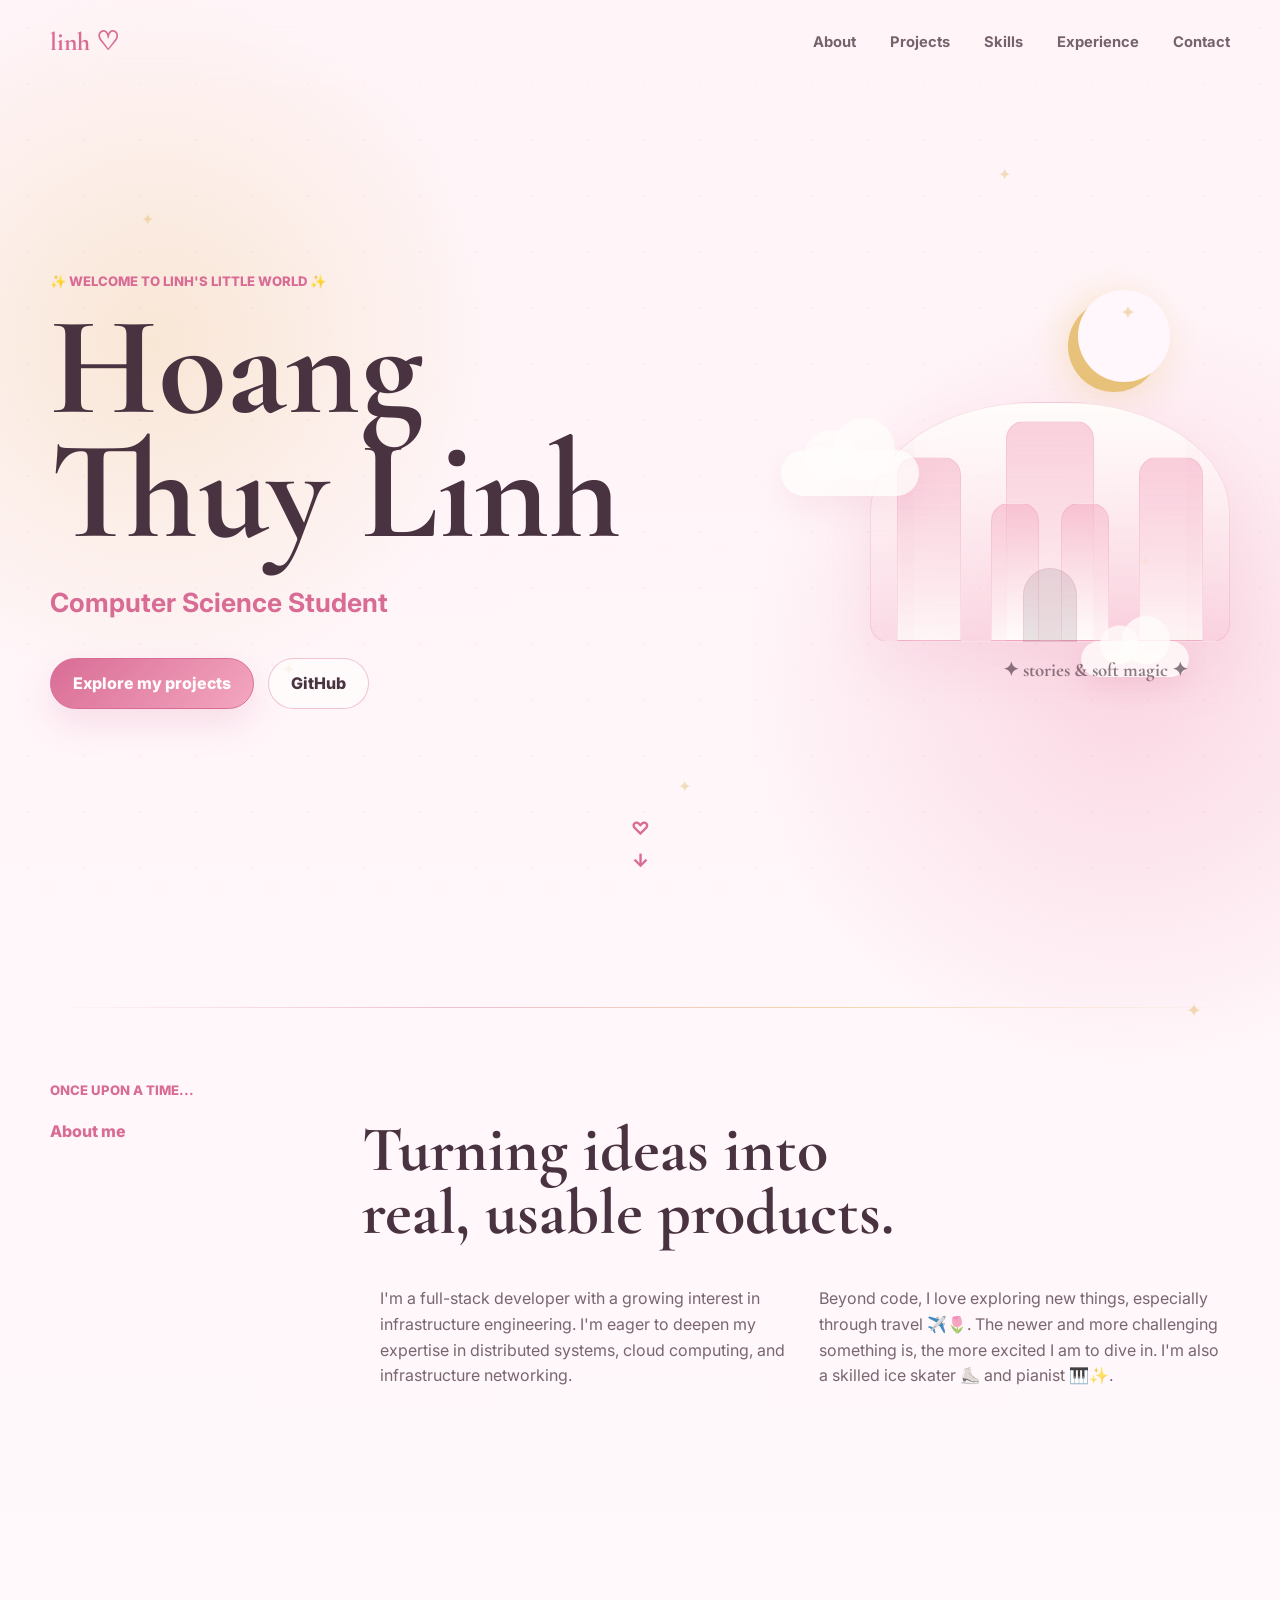
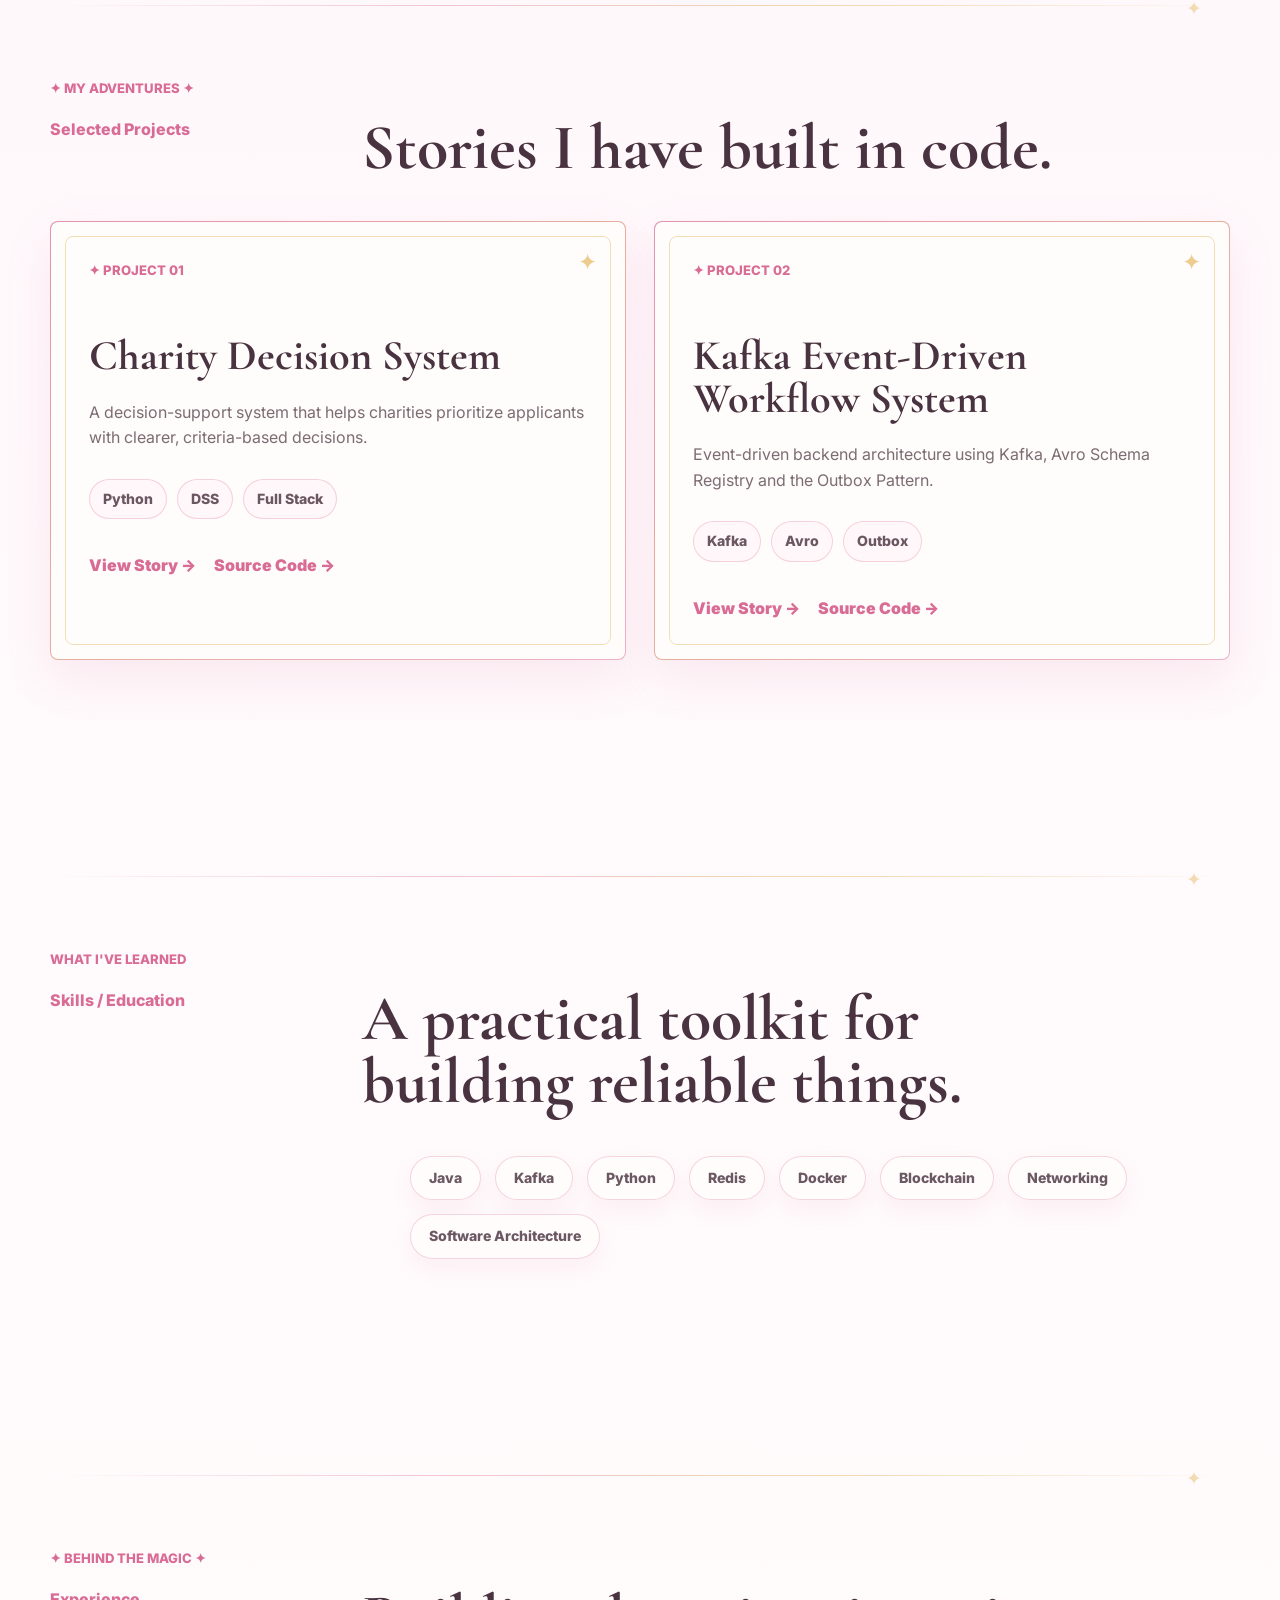
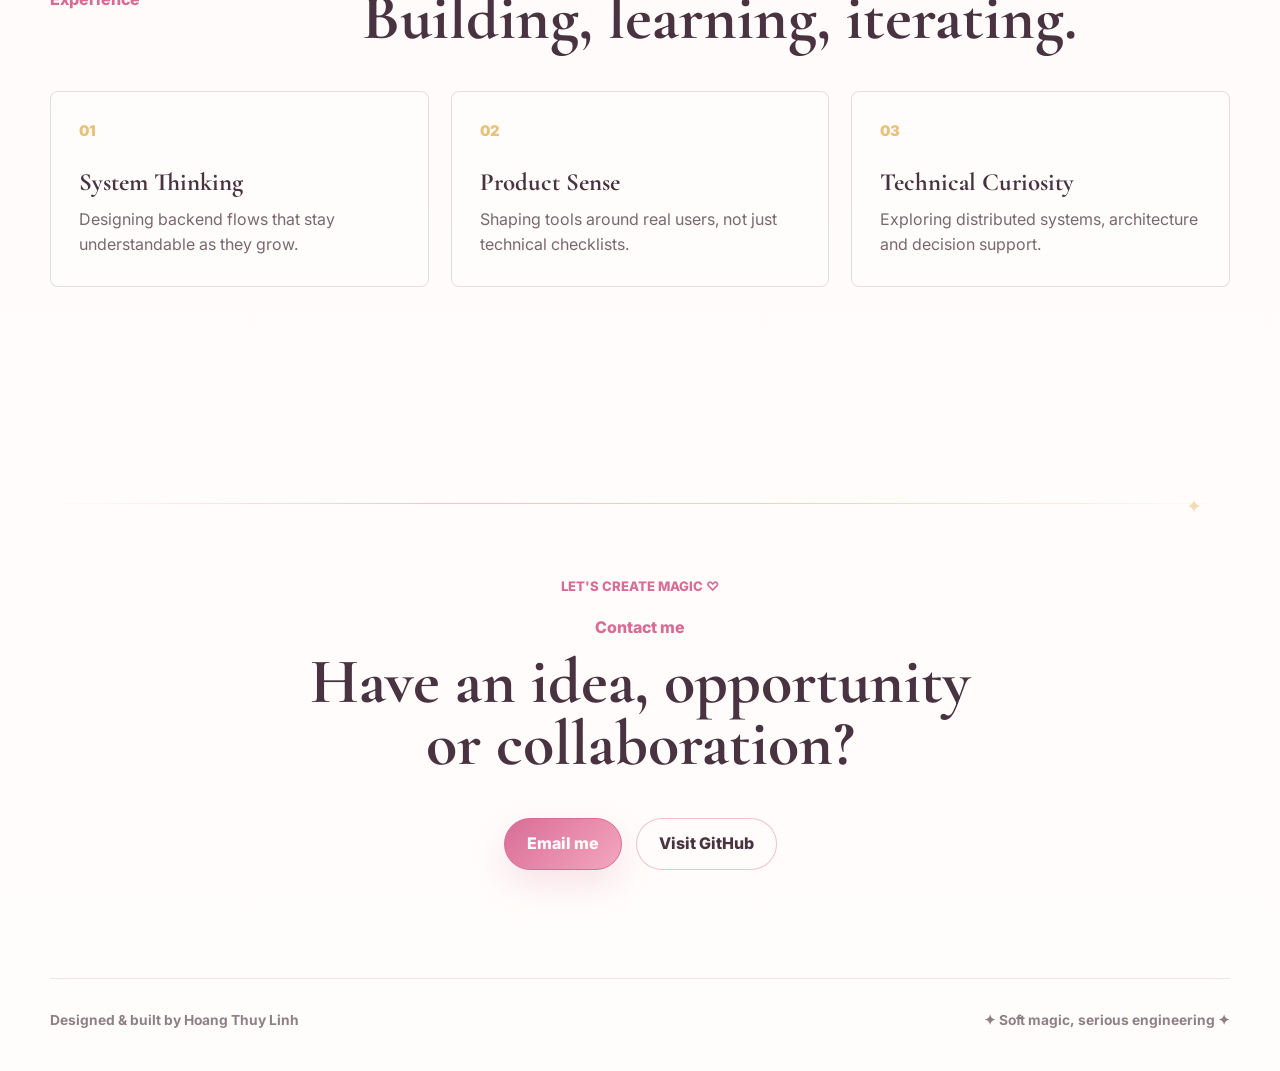
==== index.html @ 705e64ac "update about me" ====
<!DOCTYPE html>
<html lang="en">
<head>
    <meta charset="UTF-8">
    <meta name="viewport" content="width=device-width, initial-scale=1.0">
    <title>Hoang Thuy Linh | Portfolio</title>
    <link rel="preconnect" href="https://fonts.googleapis.com">
    <link rel="preconnect" href="https://fonts.gstatic.com" crossorigin>
    <link href="https://fonts.googleapis.com/css2?family=Cormorant+Garamond:wght@500;600;700&family=Inter:wght@400;500;600;700&display=swap" rel="stylesheet">
    <link rel="stylesheet" href="style.css">
</head>

<body>
    <div class="magic-dust" aria-hidden="true">
        <span></span>
        <span></span>
        <span></span>
        <span></span>
        <span></span>
    </div>

    <nav>
        <a class="logo" href="#home">linh ♡</a>

        <div class="nav-links" aria-label="Primary navigation">
            <a href="#about">About</a>
            <a href="#projects">Projects</a>
            <a href="#skills" class="optional-nav">Skills</a>
            <a href="#experience" class="optional-nav">Experience</a>
            <a href="#contact">Contact</a>
        </div>
    </nav>

    <main>
        <section id="home" class="hero reveal-section">
            <div class="hero-content">
                <p class="eyebrow">✨ Welcome to Linh's little world ✨</p>

                <h1>Hoang Thuy Linh</h1>

                <p class="role">Computer Science Student</p>

                <div class="buttons">
                    <a href="#projects" class="primary-btn">Explore my projects</a>
                    <a href="https://github.com/linhmeme123" target="_blank" rel="noreferrer" class="secondary-btn">GitHub</a>
                </div>
            </div>

            <div class="hero-visual" aria-hidden="true">
                <div class="moon"></div>
                <div class="castle">
                    <span></span>
                    <span></span>
                    <span></span>
                    <span></span>
                </div>
                <div class="cloud cloud-one"></div>
                <div class="cloud cloud-two"></div>
                <p class="floating-note">✦ stories & soft magic ✦</p>
            </div>

            <a href="#about" class="scroll-cue" aria-label="Scroll to about">
                <span>♡</span>
                <span>↓</span>
            </a>
        </section>

        <section id="about" class="chapter about-section reveal-section">
            <p class="chapter-kicker">Once Upon a Time...</p>
            <div class="section-heading">
                <p>About me</p>
                <h2>Turning ideas into real, usable products.</h2>
            </div>

            <div class="about-grid">
                <p>
                    I'm a full-stack developer with a growing interest in infrastructure
                    engineering. I'm eager to deepen my expertise in distributed systems,
                    cloud computing, and infrastructure networking.
                </p>
                <p>
                    Beyond code, I love exploring new things, especially through travel ✈️🌷.
                    The newer and more challenging something is, the more excited I am to
                    dive in. I'm also a skilled ice skater ⛸️ and pianist 🎹✨.
                </p>
            </div>
        </section>

        <section id="projects" class="chapter reveal-section">
            <p class="chapter-kicker">✦ My Adventures ✦</p>
            <div class="section-heading compact">
                <p>Selected Projects</p>
                <h2>Stories I have built in code.</h2>
            </div>

            <div class="project-grid">
                <article class="storybook-card">
                    <p class="project-number">✦ Project 01</p>
                    <h3>Charity Decision System</h3>
                    <p>
                        A decision-support system that helps charities prioritize applicants
                        with clearer, criteria-based decisions.
                    </p>
                    <div class="tags" aria-label="Technologies">
                        <span>Python</span>
                        <span>DSS</span>
                        <span>Full Stack</span>
                    </div>
                    <div class="project-links">
                        <a href="projects/charity-decision-system.html">View Story →</a>
                        <a href="#">Source Code →</a>
                    </div>
                </article>

                <article class="storybook-card">
                    <p class="project-number">✦ Project 02</p>
                    <h3>Kafka Event-Driven Workflow System</h3>
                    <p>
                        Event-driven backend architecture using Kafka, Avro Schema Registry
                        and the Outbox Pattern.
                    </p>
                    <div class="tags" aria-label="Technologies">
                        <span>Kafka</span>
                        <span>Avro</span>
                        <span>Outbox</span>
                    </div>
                    <div class="project-links">
                        <a href="projects/kafka-workflow-system.html">View Story →</a>
                        <a href="https://github.com/linhmeme123" target="_blank" rel="noreferrer">Source Code →</a>
                    </div>
                </article>
            </div>
        </section>

        <section id="skills" class="chapter skills-section reveal-section">
            <p class="chapter-kicker">What I've Learned</p>
            <div class="section-heading compact">
                <p>Skills / Education</p>
                <h2>A practical toolkit for building reliable things.</h2>
            </div>

            <div class="skill-cloud" aria-label="Skills">
                <span>Java</span>
                <span>Kafka</span>
                <span>Python</span>
                <span>Redis</span>
                <span>Docker</span>
                <span>Blockchain</span>
                <span>Networking</span>
                <span>Software Architecture</span>
            </div>
        </section>

        <section id="experience" class="chapter experience-section reveal-section">
            <p class="chapter-kicker">✦ Behind the Magic ✦</p>
            <div class="section-heading compact">
                <p>Experience</p>
                <h2>Building, learning, iterating.</h2>
            </div>

            <div class="timeline">
                <div>
                    <p>01</p>
                    <h3>System Thinking</h3>
                    <span>Designing backend flows that stay understandable as they grow.</span>
                </div>
                <div>
                    <p>02</p>
                    <h3>Product Sense</h3>
                    <span>Shaping tools around real users, not just technical checklists.</span>
                </div>
                <div>
                    <p>03</p>
                    <h3>Technical Curiosity</h3>
                    <span>Exploring distributed systems, architecture and decision support.</span>
                </div>
            </div>
        </section>

        <section id="contact" class="chapter contact-section reveal-section">
            <p class="chapter-kicker">Let's Create Magic ♡</p>
            <div class="section-heading compact">
                <p>Contact me</p>
                <h2>Have an idea, opportunity or collaboration?</h2>
            </div>

            <div class="contact-actions">
                <a href="mailto:your-email@example.com" class="primary-btn">Email me</a>
                <a href="https://github.com/linhmeme123" target="_blank" rel="noreferrer" class="secondary-btn">Visit GitHub</a>
            </div>
        </section>
    </main>

    <footer>
        <p>Designed & built by Hoang Thuy Linh</p>
        <p>✦ Soft magic, serious engineering ✦</p>
    </footer>

    <script src="script.js"></script>
</body>
</html>
---- style.css ----
:root {
    --pink-bg: #FFF4F8;
    --pink-main: #F4A7C0;
    --pink-deep: #D96C95;
    --cream: #FFFDFB;
    --ink: #4A3340;
    --champagne: #E8C27A;
    --rose-shadow: rgba(217, 108, 149, 0.18);
    --soft-border: rgba(74, 51, 64, 0.15);
}

* {
    box-sizing: border-box;
    margin: 0;
    padding: 0;
}

html {
    scroll-behavior: smooth;
}

body {
    min-height: 100vh;
    font-family: "Inter", Arial, Helvetica, sans-serif;
    background:
        radial-gradient(circle at 12% 8%, rgba(232, 194, 122, 0.28), transparent 22rem),
        radial-gradient(circle at 88% 16%, rgba(244, 167, 192, 0.38), transparent 24rem),
        linear-gradient(180deg, var(--pink-bg) 0%, #fff9fc 46%, var(--cream) 100%);
    color: var(--ink);
    cursor: default;
    line-height: 1.6;
    overflow-x: hidden;
}

body::before {
    content: "";
    position: fixed;
    inset: 0;
    z-index: -2;
    pointer-events: none;
    background-image:
        radial-gradient(circle, rgba(217, 108, 149, 0.26) 0 1px, transparent 1.5px),
        radial-gradient(circle, rgba(232, 194, 122, 0.34) 0 1px, transparent 1.6px);
    background-position: 0 0, 1.25rem 1.25rem;
    background-size: 3.5rem 3.5rem;
    opacity: 0.28;
}

a {
    color: inherit;
    text-decoration: none;
}

nav {
    position: sticky;
    top: 0;
    z-index: 20;
    display: flex;
    align-items: center;
    justify-content: space-between;
    width: min(1180px, calc(100% - 40px));
    margin: 0 auto;
    padding: 22px 0;
    backdrop-filter: blur(18px);
}

.logo {
    font-family: "Cormorant Garamond", Georgia, serif;
    font-size: clamp(1.3rem, 2vw, 1.75rem);
    font-weight: 700;
    color: var(--pink-deep);
    white-space: nowrap;
}

.nav-links {
    display: flex;
    gap: clamp(16px, 3vw, 34px);
    align-items: center;
    color: rgba(74, 51, 64, 0.76);
    font-size: 0.92rem;
    font-weight: 700;
}

.nav-links a {
    position: relative;
    padding: 8px 0;
}

.nav-links a::after {
    content: "";
    position: absolute;
    left: 0;
    right: 0;
    bottom: 2px;
    height: 2px;
    background: var(--champagne);
    transform: scaleX(0);
    transform-origin: left;
    transition: transform 180ms ease;
}

.nav-links a:hover::after,
.nav-links a:focus-visible::after {
    transform: scaleX(1);
}

.magic-dust {
    position: fixed;
    inset: 0;
    z-index: -1;
    pointer-events: none;
    overflow: hidden;
}

.magic-dust span {
    position: absolute;
    width: 9px;
    height: 9px;
    color: var(--champagne);
    opacity: 0.5;
    animation: drift 8s ease-in-out infinite;
}

.magic-dust span::before {
    content: "✦";
}

.magic-dust span:nth-child(1) { left: 11%; top: 23%; animation-delay: 0s; }
.magic-dust span:nth-child(2) { left: 78%; top: 18%; animation-delay: 1.2s; }
.magic-dust span:nth-child(3) { left: 89%; top: 61%; animation-delay: 2.2s; }
.magic-dust span:nth-child(4) { left: 22%; top: 73%; animation-delay: 3.1s; }
.magic-dust span:nth-child(5) { left: 53%; top: 86%; animation-delay: 4s; }

main {
    overflow: hidden;
}

.hero {
    position: relative;
    display: grid;
    grid-template-columns: minmax(0, 1.05fr) minmax(280px, 0.7fr);
    gap: 48px;
    align-items: center;
    width: min(1180px, calc(100% - 40px));
    min-height: calc(100vh - 86px);
    margin: 0 auto;
    padding: 88px 0 92px;
}

.hero-content {
    position: relative;
    z-index: 2;
}

.eyebrow,
.chapter-kicker,
.project-number,
.detail-label {
    color: var(--pink-deep);
    font-size: 0.82rem;
    font-weight: 800;
    letter-spacing: 0;
    text-transform: uppercase;
}

.hero h1 {
    max-width: 860px;
    margin-top: 14px;
    font-family: "Cormorant Garamond", Georgia, serif;
    font-size: clamp(4.2rem, 11vw, 9.6rem);
    font-weight: 700;
    line-height: 0.88;
    letter-spacing: 0;
    color: var(--ink);
    text-wrap: balance;
}

.role {
    margin-top: 28px;
    color: var(--pink-deep);
    font-size: clamp(1.15rem, 2.1vw, 1.65rem);
    font-weight: 700;
}

.hero-copy {
    max-width: 560px;
    margin-top: 10px;
    color: rgba(74, 51, 64, 0.78);
    font-size: clamp(1.05rem, 1.6vw, 1.28rem);
}

.buttons,
.contact-actions {
    display: flex;
    flex-wrap: wrap;
    gap: 14px;
    margin-top: 34px;
}

.primary-btn,
.secondary-btn {
    display: inline-flex;
    align-items: center;
    justify-content: center;
    min-height: 48px;
    padding: 12px 22px;
    border-radius: 999px;
    font-weight: 800;
    transition: transform 180ms ease, box-shadow 180ms ease, border-color 180ms ease, background 180ms ease;
}

.primary-btn {
    border: 1px solid var(--pink-deep);
    background: linear-gradient(135deg, var(--pink-deep), var(--pink-main));
    color: var(--cream);
    box-shadow: 0 14px 34px var(--rose-shadow);
}

.secondary-btn {
    border: 1px solid rgba(217, 108, 149, 0.4);
    background: rgba(255, 253, 251, 0.72);
    color: var(--ink);
}

.primary-btn:hover,
.secondary-btn:hover {
    transform: translateY(-3px);
    box-shadow: 0 16px 30px rgba(217, 108, 149, 0.16);
}

.hero-visual {
    position: relative;
    min-height: 420px;
}

.moon {
    position: absolute;
    top: 20px;
    right: 70px;
    width: 92px;
    height: 92px;
    border-radius: 50%;
    background: var(--champagne);
    box-shadow: 0 0 40px rgba(232, 194, 122, 0.48);
}

.moon::after {
    content: "";
    position: absolute;
    top: -10px;
    right: -10px;
    width: 92px;
    height: 92px;
    border-radius: 50%;
    background: #fff7fb;
}

.castle {
    position: absolute;
    right: 0;
    bottom: 58px;
    width: min(360px, 100%);
    height: 240px;
    border: 1px solid rgba(217, 108, 149, 0.18);
    border-radius: 46% 46% 18px 18px;
    background:
        linear-gradient(180deg, rgba(255, 253, 251, 0.92), rgba(244, 167, 192, 0.24)),
        linear-gradient(90deg, transparent 8%, rgba(217, 108, 149, 0.12) 8% 12%, transparent 12% 88%, rgba(217, 108, 149, 0.12) 88% 92%, transparent 92%);
    box-shadow: 0 24px 60px rgba(217, 108, 149, 0.12);
}

.castle::before,
.castle::after,
.castle span {
    content: "";
    position: absolute;
    bottom: 0;
    border: 1px solid rgba(217, 108, 149, 0.15);
    border-radius: 18px 18px 0 0;
    background: linear-gradient(180deg, rgba(244, 167, 192, 0.5), rgba(255, 253, 251, 0.8));
}

.castle::before {
    left: 26px;
    width: 62px;
    height: 182px;
}

.castle::after {
    right: 26px;
    width: 62px;
    height: 182px;
}

.castle span:nth-child(1) {
    left: 50%;
    width: 88px;
    height: 220px;
    transform: translateX(-50%);
}

.castle span:nth-child(2) {
    left: 120px;
    width: 48px;
    height: 138px;
}

.castle span:nth-child(3) {
    right: 120px;
    width: 48px;
    height: 138px;
}

.castle span:nth-child(4) {
    left: 50%;
    bottom: -1px;
    width: 54px;
    height: 74px;
    border-radius: 28px 28px 0 0;
    background: rgba(74, 51, 64, 0.12);
    transform: translateX(-50%);
}

.cloud {
    position: absolute;
    width: 138px;
    height: 46px;
    border-radius: 999px;
    background: rgba(255, 253, 251, 0.78);
    box-shadow: 0 12px 32px rgba(217, 108, 149, 0.12);
}

.cloud::before,
.cloud::after {
    content: "";
    position: absolute;
    bottom: 16px;
    border-radius: 50%;
    background: inherit;
}

.cloud::before {
    left: 24px;
    width: 50px;
    height: 50px;
}

.cloud::after {
    right: 24px;
    width: 62px;
    height: 62px;
}

.cloud-one {
    top: 170px;
    left: 4px;
}

.cloud-two {
    right: 26px;
    bottom: 18px;
    transform: scale(0.78);
}

.floating-note {
    position: absolute;
    right: 42px;
    bottom: 15px;
    color: rgba(74, 51, 64, 0.64);
    font-family: "Cormorant Garamond", Georgia, serif;
    font-size: 1.18rem;
    font-weight: 700;
}

.scroll-cue {
    position: absolute;
    left: 50%;
    bottom: 24px;
    display: grid;
    gap: 2px;
    color: var(--pink-deep);
    font-size: 1.15rem;
    font-weight: 800;
    text-align: center;
    transform: translateX(-50%);
    animation: cue 2s ease-in-out infinite;
}

.chapter {
    position: relative;
    width: min(1180px, calc(100% - 40px));
    margin: 0 auto;
    padding: 108px 0;
}

.chapter::before {
    content: "";
    display: block;
    width: 100%;
    height: 1px;
    margin-bottom: 72px;
    background: linear-gradient(90deg, transparent, rgba(217, 108, 149, 0.38), rgba(232, 194, 122, 0.6), transparent);
}

.section-heading {
    display: grid;
    grid-template-columns: minmax(150px, 0.32fr) minmax(0, 1fr);
    gap: 34px;
    align-items: start;
    margin-top: 18px;
}

.section-heading.compact {
    margin-bottom: 42px;
}

.section-heading > p {
    color: var(--pink-deep);
    font-weight: 800;
}

.section-heading h2 {
    max-width: 820px;
    font-family: "Cormorant Garamond", Georgia, serif;
    font-size: clamp(2.35rem, 5vw, 5.2rem);
    font-weight: 700;
    line-height: 0.98;
    letter-spacing: 0;
    text-wrap: balance;
}

.about-grid {
    display: grid;
    grid-template-columns: repeat(2, minmax(0, 1fr));
    gap: 28px;
    max-width: 850px;
    margin: 42px 0 0 auto;
}

.about-grid p,
.project-detail p,
.timeline span {
    color: rgba(74, 51, 64, 0.74);
    font-size: 1rem;
}

.project-grid {
    display: grid;
    grid-template-columns: repeat(2, minmax(0, 1fr));
    gap: 28px;
}

.storybook-card {
    position: relative;
    min-height: 390px;
    padding: 38px;
    overflow: hidden;
    border: 1px solid rgba(217, 108, 149, 0.36);
    border-radius: 8px;
    background:
        linear-gradient(var(--cream), var(--cream)) padding-box,
        linear-gradient(145deg, rgba(217, 108, 149, 0.58), rgba(232, 194, 122, 0.7), rgba(244, 167, 192, 0.42)) border-box;
    box-shadow: 0 18px 48px rgba(217, 108, 149, 0.12);
    transition: transform 220ms ease, box-shadow 220ms ease, border-color 220ms ease;
}

.storybook-card::before {
    content: "";
    position: absolute;
    inset: 14px;
    border: 1px solid rgba(232, 194, 122, 0.54);
    border-radius: 8px;
    pointer-events: none;
}

.storybook-card::after {
    content: "✦";
    position: absolute;
    top: 22px;
    right: 28px;
    color: rgba(232, 194, 122, 0.84);
    font-size: 1.45rem;
}

.storybook-card:hover {
    border-color: rgba(217, 108, 149, 0.65);
    box-shadow: 0 24px 60px rgba(217, 108, 149, 0.2);
    transform: translateY(-8px);
}

.storybook-card.is-selected {
    border-color: rgba(217, 108, 149, 0.72);
    box-shadow: 0 24px 62px rgba(217, 108, 149, 0.22);
}

.storybook-card h3 {
    max-width: 420px;
    margin-top: 54px;
    font-family: "Cormorant Garamond", Georgia, serif;
    font-size: clamp(2rem, 3.3vw, 3.3rem);
    line-height: 1;
    letter-spacing: 0;
}

.storybook-card > p:not(.project-number) {
    max-width: 520px;
    margin-top: 22px;
    color: rgba(74, 51, 64, 0.72);
}

.tags {
    display: flex;
    flex-wrap: wrap;
    gap: 10px;
    margin-top: 28px;
}

.tags span,
.skill-cloud span {
    display: inline-flex;
    align-items: center;
    min-height: 36px;
    padding: 8px 13px;
    border: 1px solid rgba(217, 108, 149, 0.28);
    border-radius: 999px;
    background: rgba(255, 244, 248, 0.7);
    color: rgba(74, 51, 64, 0.82);
    font-size: 0.88rem;
    font-weight: 800;
}

.project-links {
    display: flex;
    flex-wrap: wrap;
    gap: 18px;
    margin-top: 34px;
}

.project-links a {
    color: var(--pink-deep);
    font-weight: 900;
}

.project-links a:hover {
    color: var(--ink);
}

.project-detail {
    margin-top: 34px;
    padding: 30px;
    border: 1px solid rgba(232, 194, 122, 0.55);
    border-radius: 8px;
    background: rgba(255, 253, 251, 0.62);
}

.project-detail[hidden] {
    display: none;
}

.project-detail.is-open {
    animation: detail-open 360ms ease both;
}

.story-title {
    margin-top: 16px;
    font-family: "Cormorant Garamond", Georgia, serif;
    font-size: clamp(2rem, 4vw, 3.4rem);
    line-height: 1;
    letter-spacing: 0;
}

.project-page {
    width: min(1180px, calc(100% - 40px));
    margin: 0 auto;
    padding: 76px 0 120px;
}

.project-hero {
    position: relative;
    display: grid;
    grid-template-columns: minmax(0, 0.9fr) minmax(280px, 0.55fr);
    gap: 42px;
    align-items: center;
    min-height: 520px;
}

.project-hero h1 {
    max-width: 840px;
    margin-top: 16px;
    font-family: "Cormorant Garamond", Georgia, serif;
    font-size: clamp(4rem, 8vw, 7.8rem);
    line-height: 0.9;
    letter-spacing: 0;
}

.project-hero p:not(.eyebrow) {
    max-width: 620px;
    margin-top: 24px;
    color: rgba(74, 51, 64, 0.74);
    font-size: 1.08rem;
}

.project-orb {
    position: relative;
    display: grid;
    place-items: center;
    min-height: 330px;
    border: 1px solid rgba(217, 108, 149, 0.24);
    border-radius: 8px;
    background:
        linear-gradient(145deg, rgba(255, 253, 251, 0.74), rgba(244, 167, 192, 0.18)),
        radial-gradient(circle at 78% 24%, rgba(232, 194, 122, 0.34), transparent 7rem);
    box-shadow: 0 24px 60px rgba(217, 108, 149, 0.12);
}

.project-orb span {
    font-family: "Cormorant Garamond", Georgia, serif;
    font-size: clamp(5rem, 12vw, 8rem);
    color: rgba(217, 108, 149, 0.68);
}

.story-section {
    margin-top: 34px;
}

.story-section .project-detail {
    margin-top: 0;
}

.architecture-flow {
    display: grid;
    grid-template-columns: repeat(5, minmax(0, 1fr));
    gap: 10px;
    margin-top: 18px;
}

.architecture-flow span {
    display: grid;
    place-items: center;
    min-height: 68px;
    padding: 12px;
    border: 1px solid rgba(217, 108, 149, 0.28);
    border-radius: 8px;
    background: rgba(255, 244, 248, 0.62);
    color: rgba(74, 51, 64, 0.78);
    font-size: 0.9rem;
    font-weight: 900;
    text-align: center;
}

.story-actions {
    display: flex;
    flex-wrap: wrap;
    gap: 14px;
    margin-top: 28px;
}

.detail-grid {
    display: grid;
    grid-template-columns: repeat(4, minmax(0, 1fr));
    gap: 22px;
    margin-top: 22px;
}

.detail-grid h4,
.timeline h3 {
    font-family: "Cormorant Garamond", Georgia, serif;
    font-size: 1.55rem;
    line-height: 1;
    letter-spacing: 0;
}

.skill-cloud {
    display: flex;
    flex-wrap: wrap;
    gap: 14px;
    max-width: 820px;
    margin-left: auto;
}

.skill-cloud span {
    min-height: 44px;
    padding: 10px 18px;
    background: rgba(255, 253, 251, 0.76);
    box-shadow: 0 10px 24px rgba(217, 108, 149, 0.08);
}

.timeline {
    display: grid;
    grid-template-columns: repeat(3, minmax(0, 1fr));
    gap: 22px;
}

.timeline div {
    padding: 28px;
    border: 1px solid var(--soft-border);
    border-radius: 8px;
    background: rgba(255, 253, 251, 0.66);
}

.timeline p {
    margin-bottom: 26px;
    color: var(--champagne);
    font-size: 0.92rem;
    font-weight: 900;
}

.timeline span {
    display: block;
    margin-top: 12px;
}

.contact-section {
    text-align: center;
}

.contact-section .section-heading {
    display: block;
    max-width: 760px;
    margin-inline: auto;
}

.contact-section .section-heading h2 {
    margin: 10px auto 0;
}

.contact-actions {
    justify-content: center;
}

footer {
    display: flex;
    flex-wrap: wrap;
    gap: 14px;
    justify-content: space-between;
    width: min(1180px, calc(100% - 40px));
    margin: 0 auto;
    padding: 30px 0 40px;
    border-top: 1px solid rgba(217, 108, 149, 0.18);
    color: rgba(74, 51, 64, 0.62);
    font-size: 0.86rem;
    font-weight: 700;
}

.reveal-section {
    opacity: 0;
    transform: translateY(24px);
    transition: opacity 650ms ease, transform 650ms ease;
}

.hero.reveal-section {
    opacity: 1;
    transform: none;
}

.reveal-section.is-visible {
    opacity: 1;
    transform: translateY(0);
}

.reveal-section.is-visible::after {
    content: "✦";
    position: absolute;
    top: 96px;
    right: min(3vw, 28px);
    color: var(--champagne);
    font-size: 1.2rem;
    opacity: 0;
    animation: star-pop 900ms ease 160ms forwards;
}

.hero.reveal-section.is-visible::after {
    top: 26%;
    right: 8%;
}

.cursor-spark {
    position: fixed;
    z-index: 999;
    width: 6px;
    height: 6px;
    border-radius: 999px;
    background: var(--champagne);
    pointer-events: none;
    transform: translate(-50%, -50%);
    animation: cursor-spark 620ms ease forwards;
}

@keyframes drift {
    0%, 100% {
        transform: translateY(0) rotate(0deg);
    }
    50% {
        transform: translateY(-16px) rotate(14deg);
    }
}

@keyframes cue {
    0%, 100% {
        transform: translate(-50%, 0);
    }
    50% {
        transform: translate(-50%, 8px);
    }
}

@keyframes star-pop {
    0% {
        opacity: 0;
        transform: scale(0.4) rotate(0deg);
    }
    55% {
        opacity: 1;
        transform: scale(1.15) rotate(14deg);
    }
    100% {
        opacity: 0.55;
        transform: scale(1) rotate(0deg);
    }
}

@keyframes cursor-spark {
    0% {
        opacity: 0.9;
        transform: translate(-50%, -50%) scale(1);
    }
    100% {
        opacity: 0;
        transform: translate(-50%, -110%) scale(0.2);
    }
}

@keyframes detail-open {
    0% {
        opacity: 0;
        transform: translateY(12px);
    }
    100% {
        opacity: 1;
        transform: translateY(0);
    }
}

@media (prefers-reduced-motion: reduce) {
    *,
    *::before,
    *::after {
        animation-duration: 1ms !important;
        animation-iteration-count: 1 !important;
        scroll-behavior: auto !important;
        transition-duration: 1ms !important;
    }

    .cursor-spark {
        display: none;
    }
}

@media (max-width: 900px) {
    .section-heading,
    .about-grid,
    .project-grid,
    .detail-grid,
    .project-hero,
    .timeline {
        grid-template-columns: 1fr;
    }

    .hero {
        display: block;
        min-height: auto;
        padding-top: 82px;
    }

    .hero-visual {
        position: absolute;
        inset: 16px 0 auto;
        z-index: 0;
        min-height: 320px;
        opacity: 0.42;
        pointer-events: none;
    }

    .castle {
        right: 50%;
        width: min(330px, 92vw);
        height: 210px;
        transform: translateX(50%);
    }

    .moon {
        right: calc(50% - 150px);
    }

    .cloud-one {
        left: calc(50% - 180px);
    }

    .cloud-two {
        right: calc(50% - 175px);
    }

    .floating-note {
        display: none;
    }

    .section-heading {
        gap: 14px;
    }

    .skill-cloud {
        margin-left: 0;
    }

    .project-hero {
        min-height: auto;
    }

    .project-orb {
        min-height: 230px;
    }

    .architecture-flow {
        grid-template-columns: 1fr;
    }
}

@media (max-width: 680px) {
    nav {
        align-items: flex-start;
        gap: 14px;
        width: min(100% - 28px, 1180px);
        padding: 18px 0;
    }

    .nav-links {
        flex-wrap: wrap;
        justify-content: flex-end;
        max-width: 230px;
        gap: 10px 16px;
        font-size: 0.82rem;
        text-align: right;
    }

    .optional-nav {
        display: none;
    }

    .hero,
    .chapter,
    .project-page,
    footer {
        width: min(100% - 28px, 1180px);
    }

    .hero {
        padding-bottom: 70px;
    }

    .hero h1 {
        font-size: clamp(3.5rem, 19vw, 5.4rem);
    }

    .buttons,
    .contact-actions {
        flex-direction: column;
        align-items: stretch;
    }

    .primary-btn,
    .secondary-btn {
        width: 100%;
    }

    .chapter {
        padding: 82px 0;
    }

    .chapter::before {
        margin-bottom: 52px;
    }

    .storybook-card {
        min-height: auto;
        padding: 30px 24px;
    }

    .storybook-card::before {
        inset: 10px;
    }

    .project-detail,
    .timeline div {
        padding: 24px;
    }

    .project-page {
        padding: 48px 0 84px;
    }

    .project-hero h1 {
        font-size: clamp(3.4rem, 17vw, 5rem);
    }
}
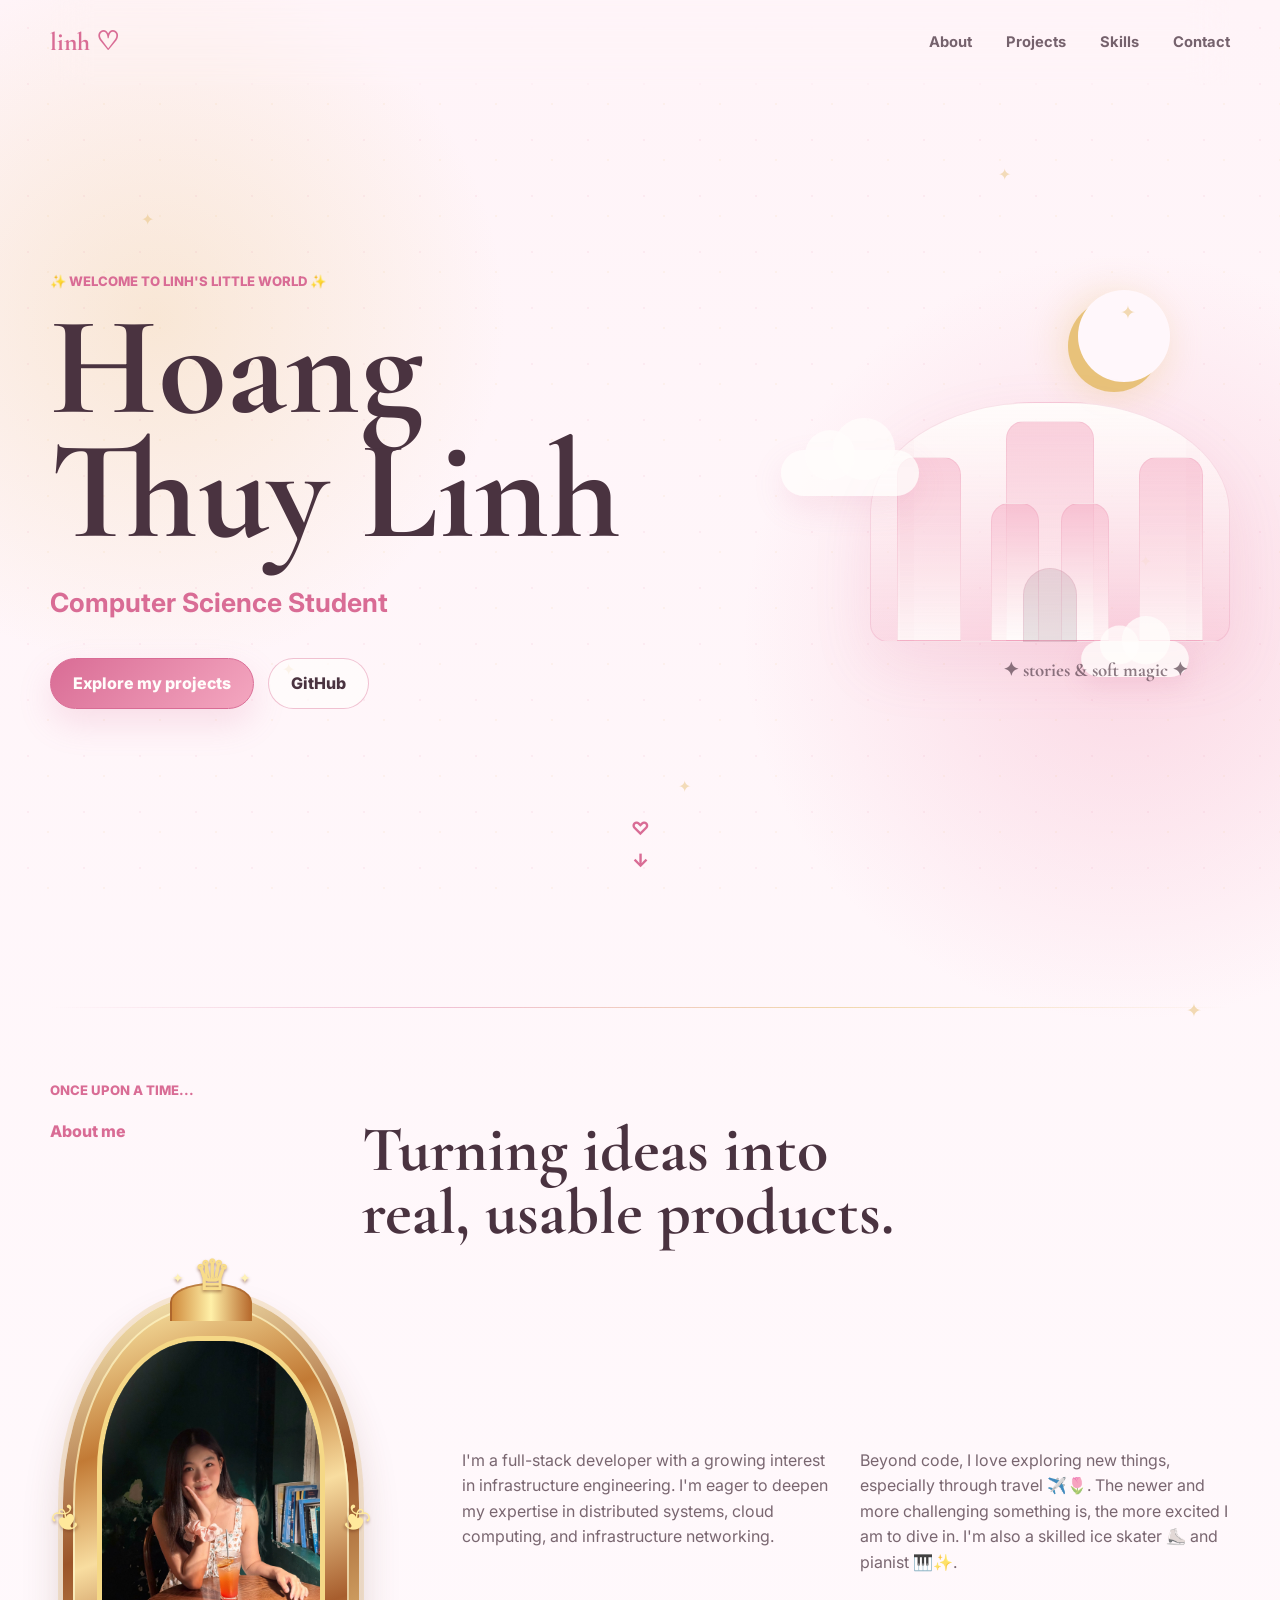
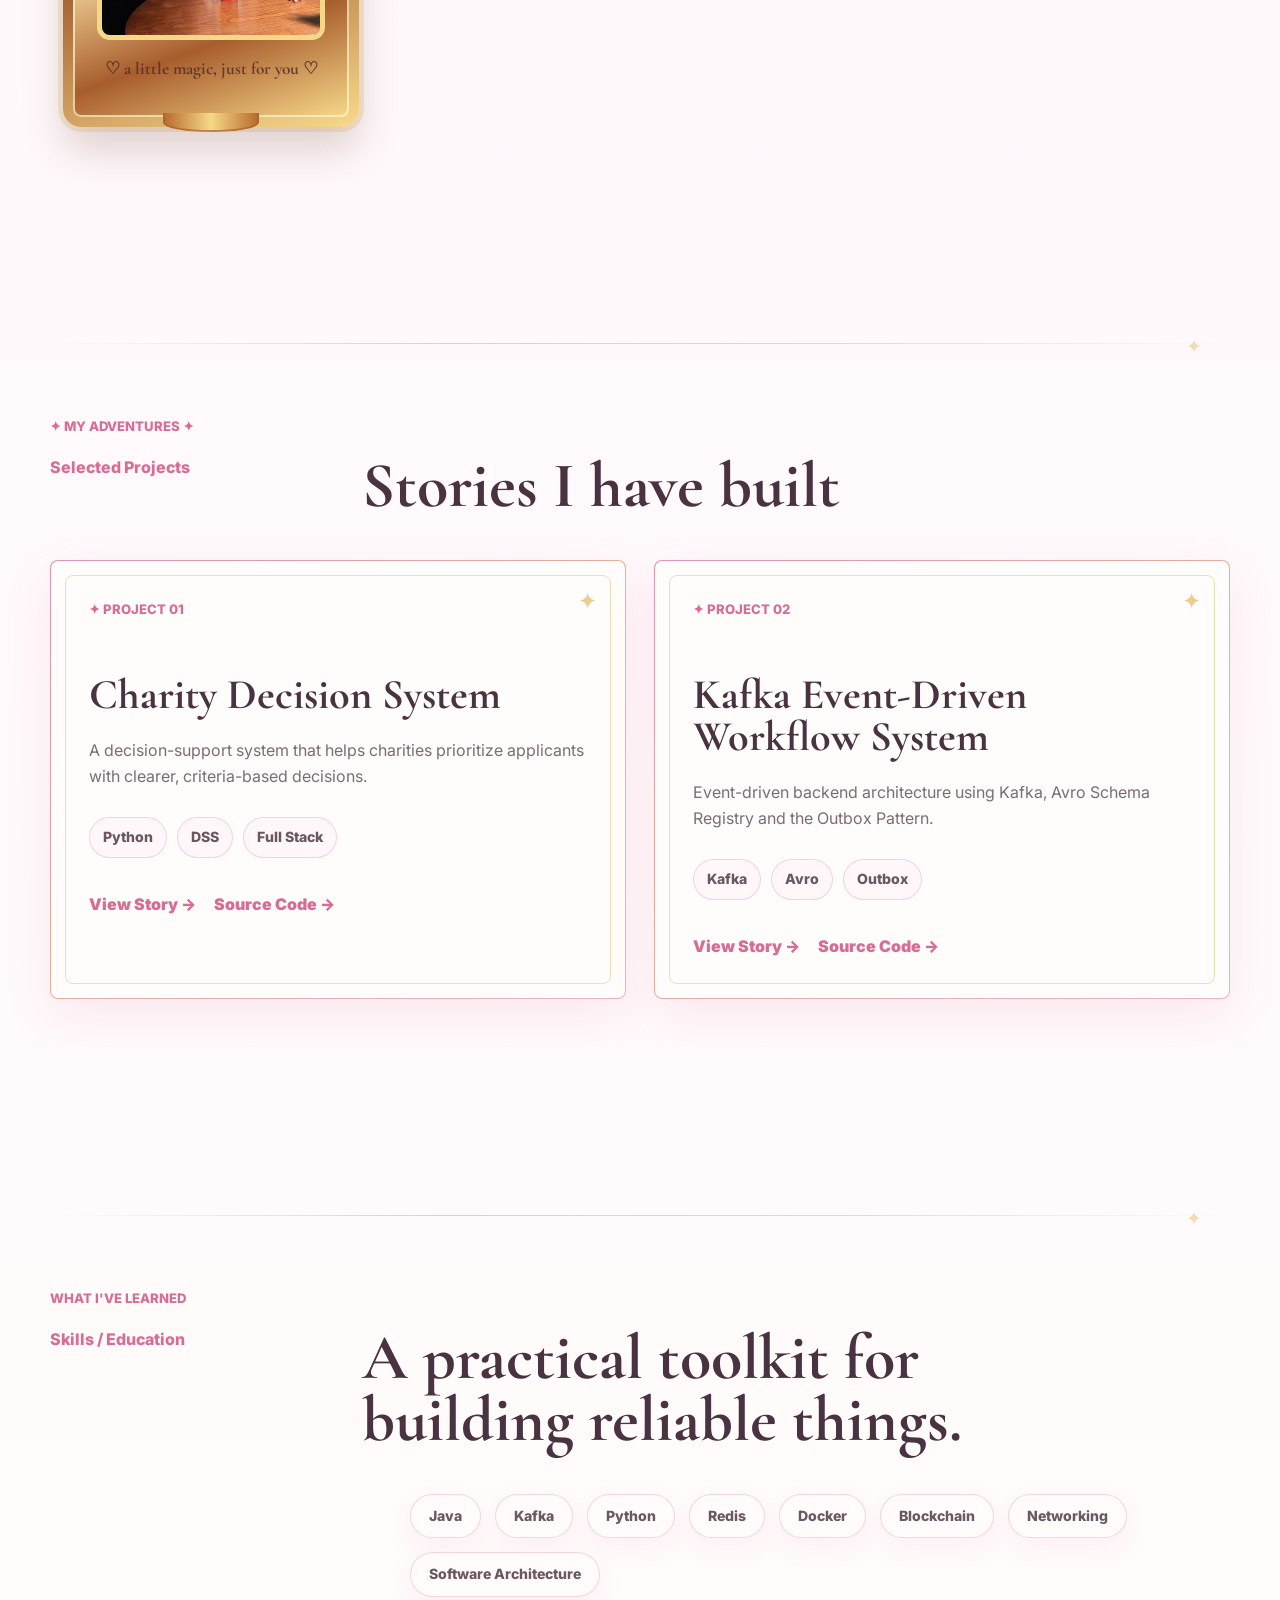
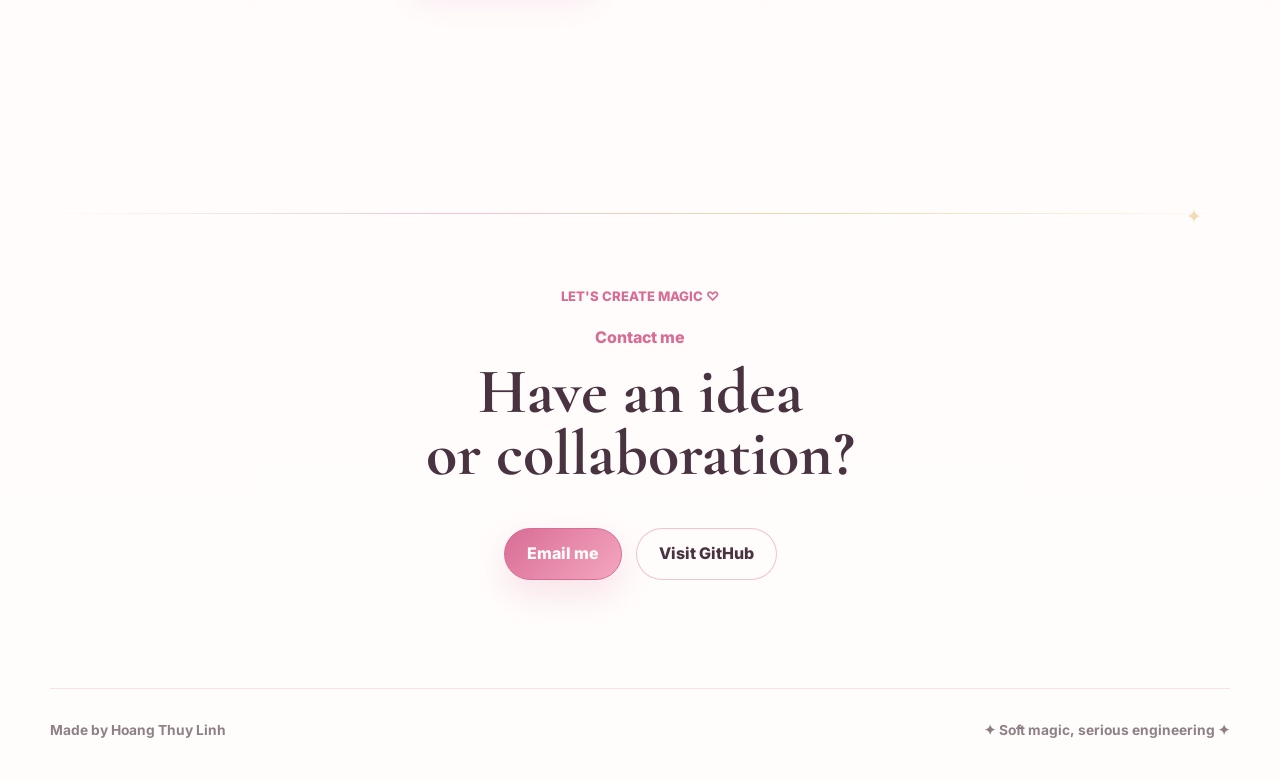
==== commit b81dc3b3: "update image" ====
--- a/index.html
+++ b/index.html
@@ -26,7 +26,6 @@
             <a href="#about">About</a>
             <a href="#projects">Projects</a>
             <a href="#skills" class="optional-nav">Skills</a>
-            <a href="#experience" class="optional-nav">Experience</a>
             <a href="#contact">Contact</a>
         </div>
     </nav>
@@ -72,17 +71,33 @@
                 <h2>Turning ideas into real, usable products.</h2>
             </div>
 
-            <div class="about-grid">
-                <p>
-                    I'm a full-stack developer with a growing interest in infrastructure
-                    engineering. I'm eager to deepen my expertise in distributed systems,
-                    cloud computing, and infrastructure networking.
-                </p>
-                <p>
-                    Beyond code, I love exploring new things, especially through travel ✈️🌷.
-                    The newer and more challenging something is, the more excited I am to
-                    dive in. I'm also a skilled ice skater ⛸️ and pianist 🎹✨.
-                </p>
+            <div class="about-body">
+                <figure class="mirror-frame">
+                    <div class="mirror-crown" aria-hidden="true">
+                        <span>✦</span>
+                        <strong>♕</strong>
+                        <span>✦</span>
+                    </div>
+                    <span class="mirror-flourish mirror-flourish-left" aria-hidden="true">❦</span>
+                    <span class="mirror-flourish mirror-flourish-right" aria-hidden="true">❦</span>
+                    <div class="mirror-glass">
+                        <img src="assets/images/profile-portrait.jpg" alt="Hoang Thuy Linh smiling at a cafe" loading="lazy">
+                    </div>
+                    <figcaption>♡ a little magic, just for you ♡</figcaption>
+                </figure>
+
+                <div class="about-grid">
+                    <p>
+                        I'm a full-stack developer with a growing interest in infrastructure
+                        engineering. I'm eager to deepen my expertise in distributed systems,
+                        cloud computing, and infrastructure networking.
+                    </p>
+                    <p>
+                        Beyond code, I love exploring new things, especially through travel ✈️🌷.
+                        The newer and more challenging something is, the more excited I am to
+                        dive in. I'm also a skilled ice skater ⛸️ and pianist 🎹✨.
+                    </p>
+                </div>
             </div>
         </section>
 
@@ -90,7 +105,7 @@
             <p class="chapter-kicker">✦ My Adventures ✦</p>
             <div class="section-heading compact">
                 <p>Selected Projects</p>
-                <h2>Stories I have built in code.</h2>
+                <h2>Stories I have built</h2>
             </div>
 
             <div class="project-grid">
@@ -151,48 +166,22 @@
             </div>
         </section>
 
-        <section id="experience" class="chapter experience-section reveal-section">
-            <p class="chapter-kicker">✦ Behind the Magic ✦</p>
-            <div class="section-heading compact">
-                <p>Experience</p>
-                <h2>Building, learning, iterating.</h2>
-            </div>
-
-            <div class="timeline">
-                <div>
-                    <p>01</p>
-                    <h3>System Thinking</h3>
-                    <span>Designing backend flows that stay understandable as they grow.</span>
-                </div>
-                <div>
-                    <p>02</p>
-                    <h3>Product Sense</h3>
-                    <span>Shaping tools around real users, not just technical checklists.</span>
-                </div>
-                <div>
-                    <p>03</p>
-                    <h3>Technical Curiosity</h3>
-                    <span>Exploring distributed systems, architecture and decision support.</span>
-                </div>
-            </div>
-        </section>
-
         <section id="contact" class="chapter contact-section reveal-section">
             <p class="chapter-kicker">Let's Create Magic ♡</p>
             <div class="section-heading compact">
                 <p>Contact me</p>
-                <h2>Have an idea, opportunity or collaboration?</h2>
+                <h2>Have an idea or collaboration?</h2>
             </div>
 
             <div class="contact-actions">
-                <a href="mailto:your-email@example.com" class="primary-btn">Email me</a>
+                <a href="linh166105thcs@gmail.com" class="primary-btn">Email me</a>
                 <a href="https://github.com/linhmeme123" target="_blank" rel="noreferrer" class="secondary-btn">Visit GitHub</a>
             </div>
         </section>
     </main>
 
     <footer>
-        <p>Designed & built by Hoang Thuy Linh</p>
+        <p>Made by Hoang Thuy Linh</p>
         <p>✦ Soft magic, serious engineering ✦</p>
     </footer>
 
--- a/style.css
+++ b/style.css
@@ -429,17 +429,151 @@
     text-wrap: balance;
 }
 
+.about-body {
+    display: grid;
+    grid-template-columns: minmax(220px, 0.42fr) minmax(0, 1fr);
+    gap: clamp(42px, 7vw, 96px);
+    align-items: center;
+    margin-top: 52px;
+}
+
+.mirror-frame {
+    position: relative;
+    width: min(296px, 100%);
+    margin: 0 auto;
+    padding: 30px 24px 34px;
+    border: 10px solid transparent;
+    border-radius: 48% 48% 18px 18px;
+    background:
+        linear-gradient(160deg, #fff1b1 0%, #c27a35 31%, #f8dda0 52%, #a75d2d 76%, #f7d889 100%) padding-box,
+        linear-gradient(160deg, #fff4bd, #9b5429, #f7d98c) border-box;
+    box-shadow:
+        0 24px 42px rgba(101, 55, 33, 0.2),
+        0 0 0 5px rgba(232, 194, 122, 0.3),
+        inset 0 0 0 2px rgba(255, 248, 202, 0.7);
+    isolation: isolate;
+}
+
+.mirror-frame::before,
+.mirror-frame::after {
+    content: "";
+    position: absolute;
+    left: 50%;
+    z-index: -1;
+    border: 2px solid rgba(170, 99, 43, 0.7);
+    transform: translateX(-50%);
+}
+
+.mirror-frame::before {
+    top: -23px;
+    width: 78px;
+    height: 36px;
+    border-bottom: 0;
+    border-radius: 50% 50% 0 0;
+    background: linear-gradient(90deg, #d08b3d, #fff0a8, #b96d30);
+}
+
+.mirror-frame::after {
+    bottom: -15px;
+    width: 92px;
+    height: 17px;
+    border-top: 0;
+    border-radius: 0 0 50% 50%;
+    background: linear-gradient(90deg, #b96d30, #f6d887, #b96d30);
+}
+
+.mirror-crown {
+    position: absolute;
+    top: -49px;
+    left: 50%;
+    display: flex;
+    align-items: center;
+    gap: 9px;
+    color: #fff0ab;
+    text-shadow: 0 2px 3px rgba(111, 56, 28, 0.5);
+    transform: translateX(-50%);
+}
+
+.mirror-crown strong {
+    color: #f8dc8a;
+    font-family: Georgia, serif;
+    font-size: 2.55rem;
+    line-height: 1;
+}
+
+.mirror-crown span {
+    color: #fff2b6;
+    font-size: 0.9rem;
+}
+
+.mirror-flourish {
+    position: absolute;
+    top: 48%;
+    z-index: 2;
+    color: #ffe99b;
+    font-family: Georgia, serif;
+    font-size: 2.15rem;
+    line-height: 1;
+    text-shadow: 0 2px 3px rgba(111, 56, 28, 0.5);
+}
+
+.mirror-flourish-left {
+    left: -21px;
+    transform: rotate(-30deg);
+}
+
+.mirror-flourish-right {
+    right: -21px;
+    transform: scaleX(-1) rotate(-30deg);
+}
+
+.mirror-glass {
+    position: relative;
+    aspect-ratio: 3 / 4;
+    overflow: hidden;
+    border: 5px solid #f5d886;
+    border-radius: 44% 44% 13px 13px;
+    background: #263f3a;
+    box-shadow:
+        inset 0 0 0 3px rgba(255, 243, 181, 0.75),
+        inset 0 0 30px rgba(75, 38, 42, 0.45);
+}
+
+.mirror-glass::after {
+    content: "";
+    position: absolute;
+    inset: 0;
+    pointer-events: none;
+    background: linear-gradient(125deg, rgba(255, 255, 255, 0.28), transparent 26%, transparent 68%, rgba(255, 239, 172, 0.1));
+}
+
+.mirror-glass img {
+    display: block;
+    width: 100%;
+    height: 100%;
+    object-fit: cover;
+    object-position: center center;
+    filter: saturate(1.04) contrast(1.02);
+}
+
+.mirror-frame figcaption {
+    margin-top: 15px;
+    color: rgba(79, 42, 37, 0.8);
+    font-family: "Cormorant Garamond", Georgia, serif;
+    font-size: 1.08rem;
+    font-weight: 700;
+    text-align: center;
+}
+
 .about-grid {
     display: grid;
     grid-template-columns: repeat(2, minmax(0, 1fr));
     gap: 28px;
-    max-width: 850px;
-    margin: 42px 0 0 auto;
+    align-self: center;
 }
 
 .about-grid p,
-.project-detail p,
-.timeline span {
+.project-detail p {
     color: rgba(74, 51, 64, 0.74);
     font-size: 1rem;
 }
@@ -662,8 +796,7 @@
     margin-top: 22px;
 }
 
-.detail-grid h4,
-.timeline h3 {
+.detail-grid h4 {
     font-family: "Cormorant Garamond", Georgia, serif;
     font-size: 1.55rem;
     line-height: 1;
@@ -683,31 +816,6 @@
     padding: 10px 18px;
     background: rgba(255, 253, 251, 0.76);
     box-shadow: 0 10px 24px rgba(217, 108, 149, 0.08);
-}
-
-.timeline {
-    display: grid;
-    grid-template-columns: repeat(3, minmax(0, 1fr));
-    gap: 22px;
-}
-
-.timeline div {
-    padding: 28px;
-    border: 1px solid var(--soft-border);
-    border-radius: 8px;
-    background: rgba(255, 253, 251, 0.66);
-}
-
-.timeline p {
-    margin-bottom: 26px;
-    color: var(--champagne);
-    font-size: 0.92rem;
-    font-weight: 900;
-}
-
-.timeline span {
-    display: block;
-    margin-top: 12px;
 }
 
 .contact-section {
@@ -858,11 +966,11 @@
 
 @media (max-width: 900px) {
     .section-heading,
+    .about-body,
     .about-grid,
     .project-grid,
     .detail-grid,
-    .project-hero,
-    .timeline {
+    .project-hero {
         grid-template-columns: 1fr;
     }
 
@@ -908,6 +1016,10 @@
         gap: 14px;
     }
 
+    .about-body {
+        gap: 52px;
+    }
+
     .skill-cloud {
         margin-left: 0;
     }
@@ -980,6 +1092,14 @@
         margin-bottom: 52px;
     }
 
+    .about-body {
+        margin-top: 44px;
+    }
+
+    .mirror-frame {
+        width: min(270px, 82vw);
+    }
+
     .storybook-card {
         min-height: auto;
         padding: 30px 24px;
@@ -989,8 +1109,7 @@
         inset: 10px;
     }
 
-    .project-detail,
-    .timeline div {
+    .project-detail {
         padding: 24px;
     }
 
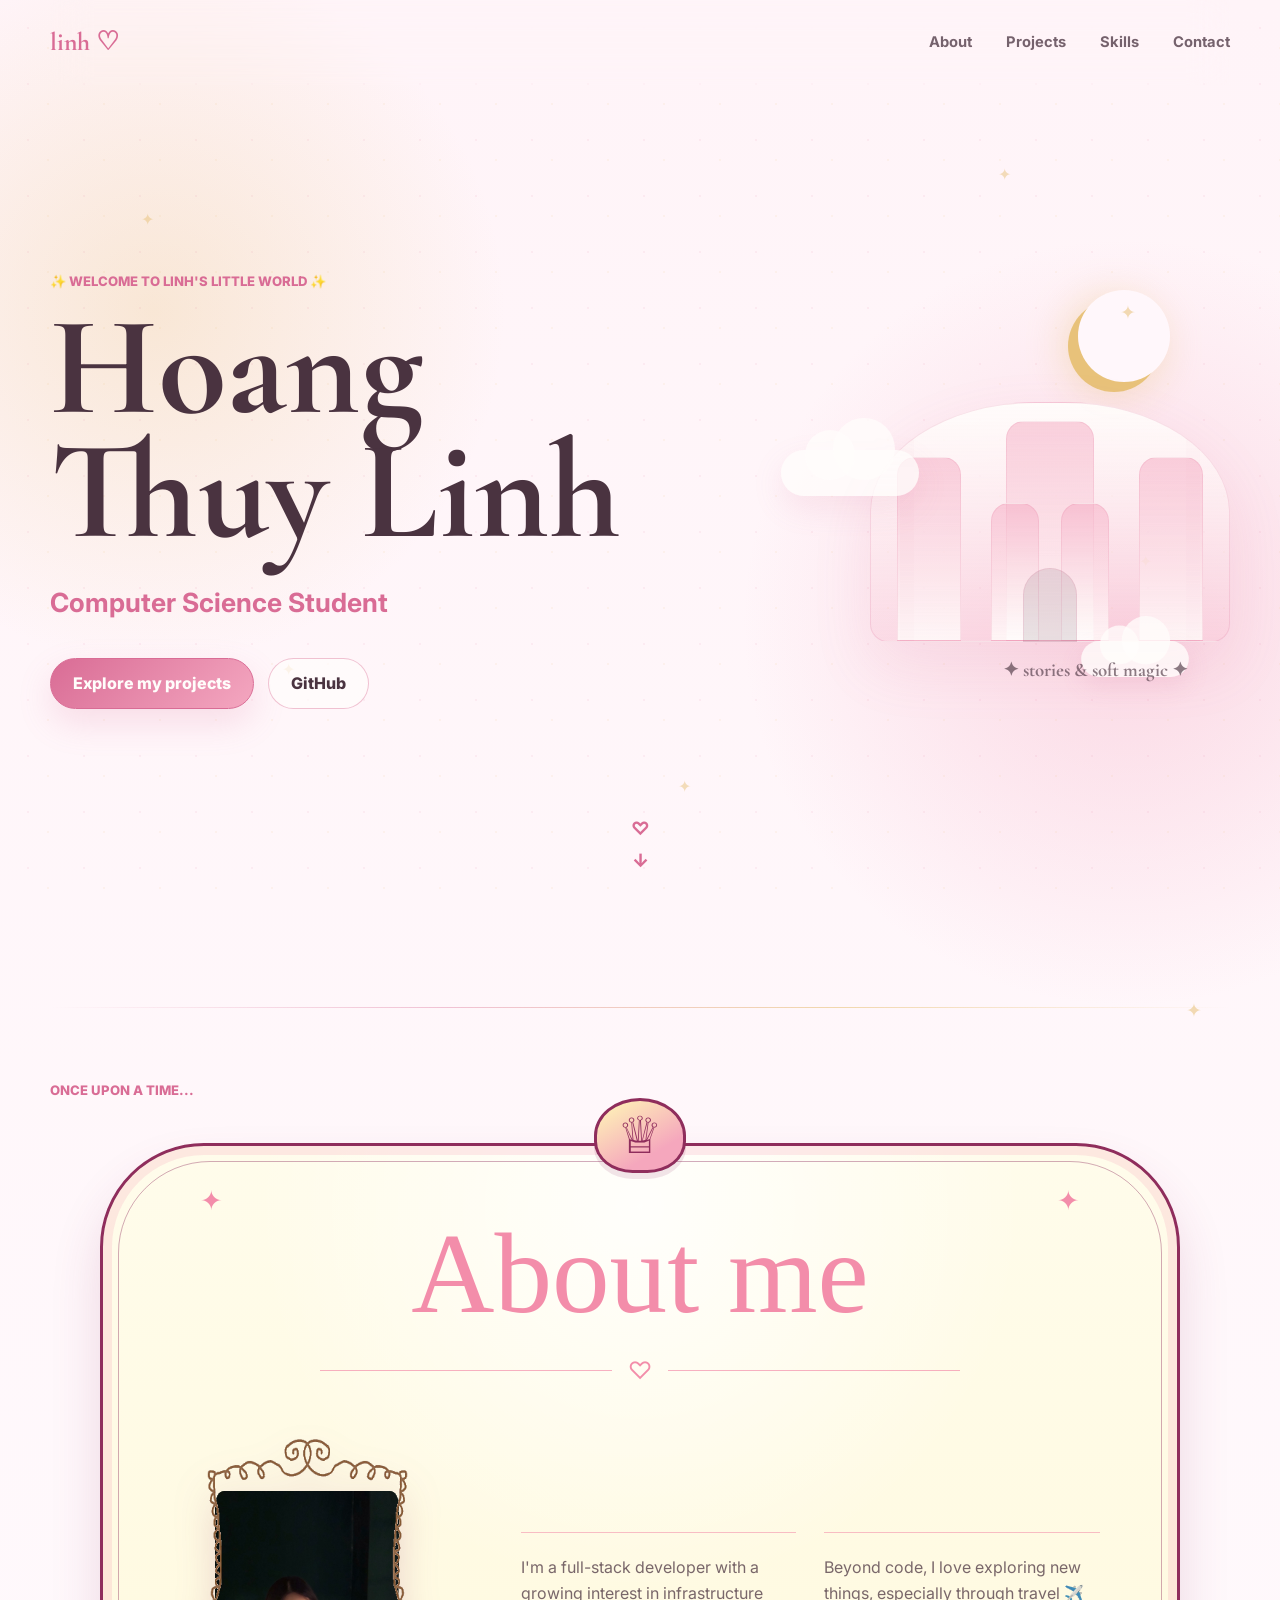
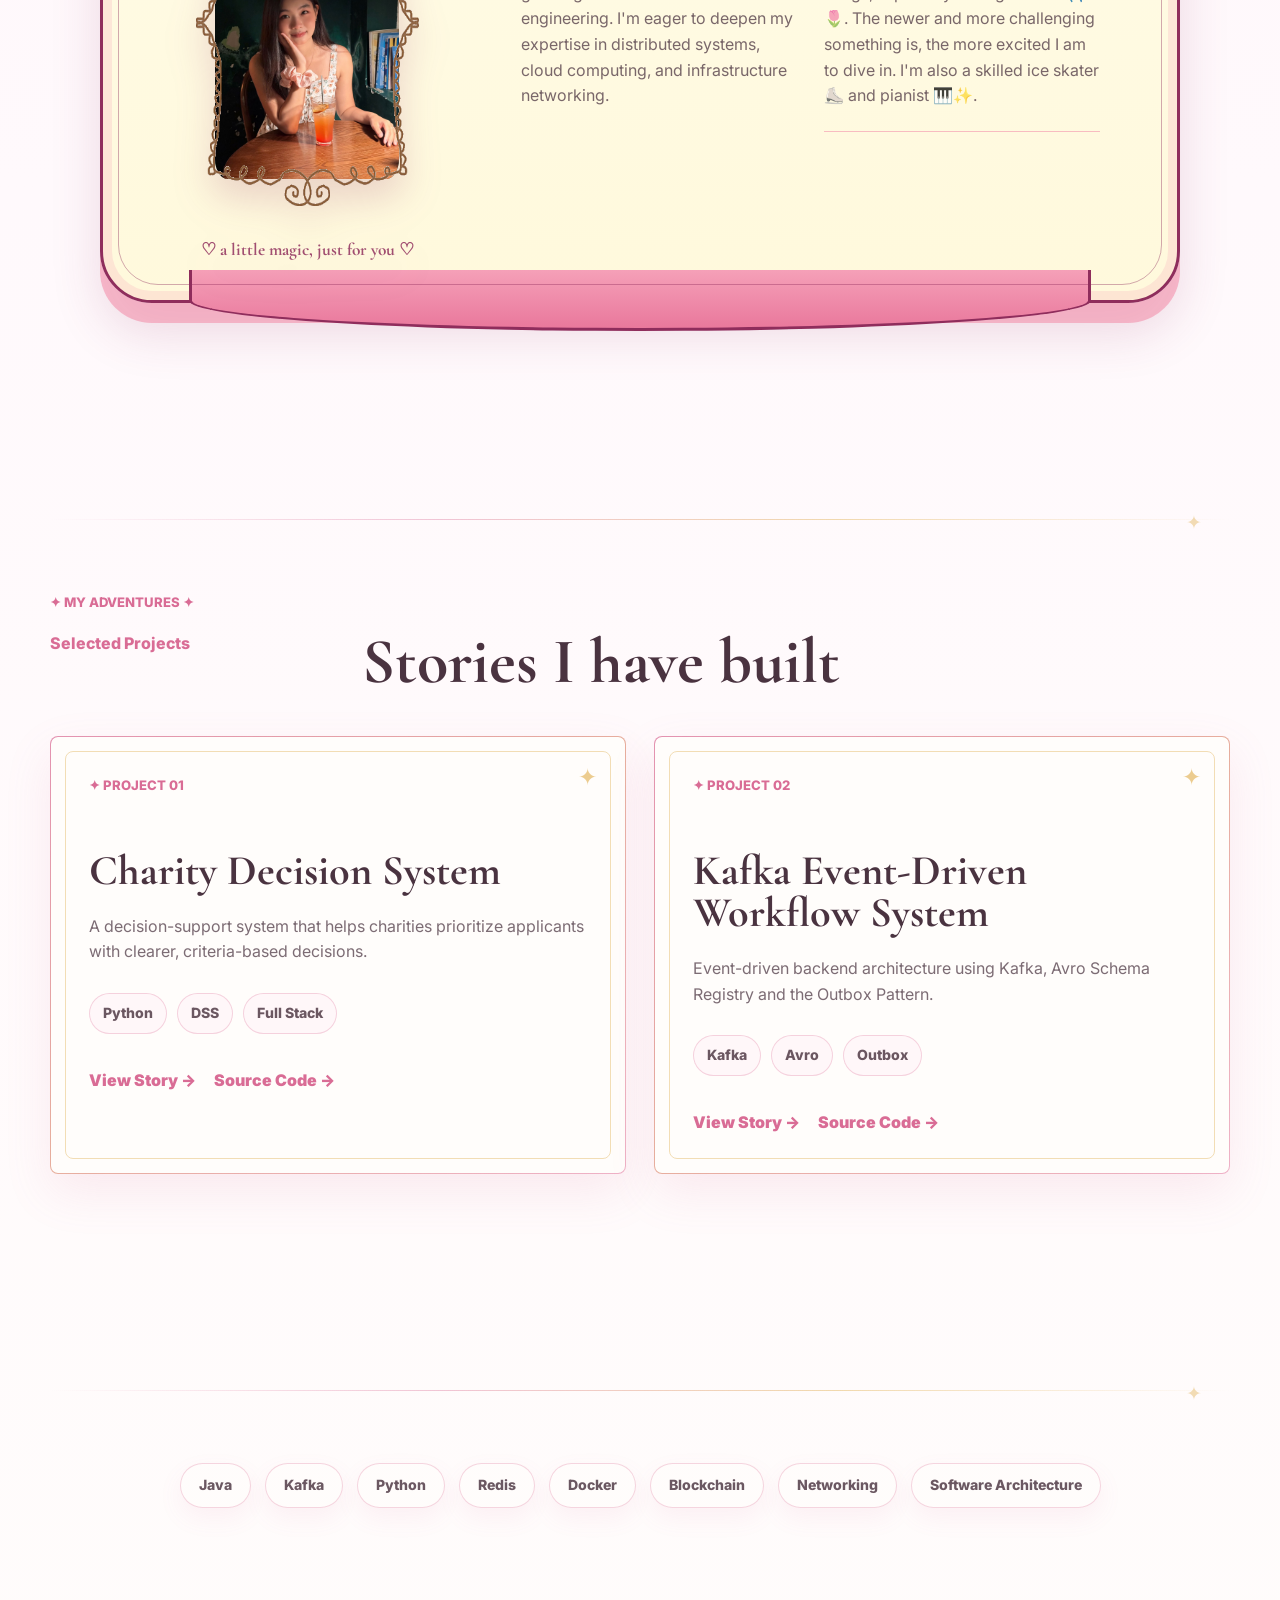
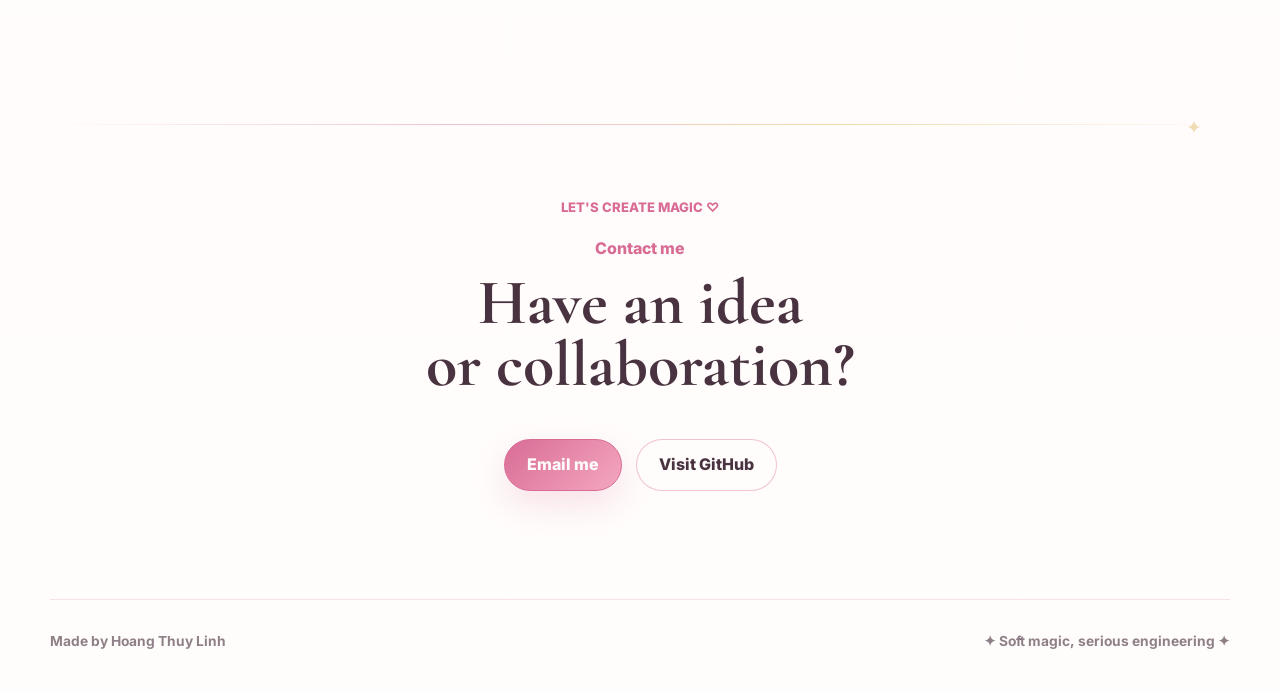
==== commit 1cf325fc: "update skills" ====
--- a/index.html
+++ b/index.html
@@ -66,37 +66,34 @@
 
         <section id="about" class="chapter about-section reveal-section">
             <p class="chapter-kicker">Once Upon a Time...</p>
-            <div class="section-heading">
-                <p>About me</p>
-                <h2>Turning ideas into real, usable products.</h2>
-            </div>
+            <div class="about-template">
+                <div class="template-crest" aria-hidden="true">♕</div>
+                <span class="template-spark template-spark-left" aria-hidden="true">✦</span>
+                <span class="template-spark template-spark-right" aria-hidden="true">✦</span>
+                <h2>About me</h2>
+                <div class="template-divider" aria-hidden="true"><span>♡</span></div>
 
-            <div class="about-body">
-                <figure class="mirror-frame">
-                    <div class="mirror-crown" aria-hidden="true">
-                        <span>✦</span>
-                        <strong>♕</strong>
-                        <span>✦</span>
+                <div class="about-body">
+                    <figure class="princess-frame">
+                        <div class="princess-photo">
+                            <img src="assets/images/profile-portrait.jpg" alt="Hoang Thuy Linh smiling at a cafe" loading="lazy">
+                        </div>
+                        <img class="princess-frame-art" src="assets/images/princess-frame.png" alt="" aria-hidden="true">
+                        <figcaption>♡ a little magic, just for you ♡</figcaption>
+                    </figure>
+
+                    <div class="about-grid">
+                        <p>
+                            I'm a full-stack developer with a growing interest in infrastructure
+                            engineering. I'm eager to deepen my expertise in distributed systems,
+                            cloud computing, and infrastructure networking.
+                        </p>
+                        <p>
+                            Beyond code, I love exploring new things, especially through travel ✈️🌷.
+                            The newer and more challenging something is, the more excited I am to
+                            dive in. I'm also a skilled ice skater ⛸️ and pianist 🎹✨.
+                        </p>
                     </div>
-                    <span class="mirror-flourish mirror-flourish-left" aria-hidden="true">❦</span>
-                    <span class="mirror-flourish mirror-flourish-right" aria-hidden="true">❦</span>
-                    <div class="mirror-glass">
-                        <img src="assets/images/profile-portrait.jpg" alt="Hoang Thuy Linh smiling at a cafe" loading="lazy">
-                    </div>
-                    <figcaption>♡ a little magic, just for you ♡</figcaption>
-                </figure>
-
-                <div class="about-grid">
-                    <p>
-                        I'm a full-stack developer with a growing interest in infrastructure
-                        engineering. I'm eager to deepen my expertise in distributed systems,
-                        cloud computing, and infrastructure networking.
-                    </p>
-                    <p>
-                        Beyond code, I love exploring new things, especially through travel ✈️🌷.
-                        The newer and more challenging something is, the more excited I am to
-                        dive in. I'm also a skilled ice skater ⛸️ and pianist 🎹✨.
-                    </p>
                 </div>
             </div>
         </section>
@@ -148,12 +145,6 @@
         </section>
 
         <section id="skills" class="chapter skills-section reveal-section">
-            <p class="chapter-kicker">What I've Learned</p>
-            <div class="section-heading compact">
-                <p>Skills / Education</p>
-                <h2>A practical toolkit for building reliable things.</h2>
-            </div>
-
             <div class="skill-cloud" aria-label="Skills">
                 <span>Java</span>
                 <span>Kafka</span>
--- a/style.css
+++ b/style.css
@@ -7,6 +7,9 @@
     --champagne: #E8C27A;
     --rose-shadow: rgba(217, 108, 149, 0.18);
     --soft-border: rgba(74, 51, 64, 0.15);
+    --princess-rose: #F38DAA;
+    --princess-ink: #8F2D5C;
+    --princess-paper: #FFF9DC;
 }
 
 * {
@@ -429,125 +432,140 @@
     text-wrap: balance;
 }
 
+.about-template {
+    position: relative;
+    max-width: 1080px;
+    margin: 42px auto 0;
+    padding: 76px clamp(28px, 6vw, 78px) 64px;
+    border: 3px solid var(--princess-ink);
+    border-radius: 104px 104px 52px 52px;
+    background:
+        radial-gradient(circle at 50% 8%, rgba(255, 255, 255, 0.84), transparent 24rem),
+        linear-gradient(180deg, #FFFCEB 0%, var(--princess-paper) 100%);
+    box-shadow:
+        0 20px 0 rgba(243, 141, 170, 0.58),
+        0 30px 50px rgba(143, 45, 92, 0.16),
+        inset 0 0 0 9px rgba(243, 141, 170, 0.18);
+    isolation: isolate;
+}
+
+.about-template::before {
+    content: "";
+    position: absolute;
+    inset: 15px;
+    border: 1px solid rgba(143, 45, 92, 0.4);
+    border-radius: 92px 92px 40px 40px;
+    pointer-events: none;
+}
+
+.about-template::after {
+    content: "";
+    position: absolute;
+    right: 8%;
+    bottom: -31px;
+    left: 8%;
+    z-index: -1;
+    height: 58px;
+    border: 3px solid var(--princess-ink);
+    border-top: 0;
+    border-radius: 0 0 50% 50%;
+    background: linear-gradient(180deg, #F5A0B8 0%, #E9789C 100%);
+}
+
+.template-crest {
+    position: absolute;
+    top: -48px;
+    left: 50%;
+    display: grid;
+    width: 92px;
+    height: 75px;
+    place-items: center;
+    border: 3px solid var(--princess-ink);
+    border-radius: 50% 50% 42% 42%;
+    background: linear-gradient(150deg, #FFF9B6, #F5A7BD 72%);
+    color: var(--princess-ink);
+    font-family: Georgia, serif;
+    font-size: 3.2rem;
+    line-height: 1;
+    transform: translateX(-50%);
+    box-shadow: 0 6px 0 rgba(143, 45, 92, 0.12);
+}
+
+.template-spark {
+    position: absolute;
+    top: 33px;
+    color: var(--princess-rose);
+    font-size: 1.7rem;
+}
+
+.template-spark-left {
+    left: 9%;
+}
+
+.template-spark-right {
+    right: 9%;
+}
+
+.about-template > h2 {
+    position: relative;
+    color: var(--princess-rose);
+    font-family: "Snell Roundhand", "Brush Script MT", "Segoe Script", cursive;
+    font-size: clamp(3.5rem, 9vw, 7.5rem);
+    font-weight: 400;
+    line-height: 0.9;
+    text-align: center;
+}
+
+.template-divider {
+    display: flex;
+    align-items: center;
+    gap: 16px;
+    max-width: 640px;
+    margin: 26px auto 0;
+    color: var(--princess-rose);
+}
+
+.template-divider::before,
+.template-divider::after {
+    content: "";
+    flex: 1;
+    height: 1px;
+    background: rgba(243, 141, 170, 0.68);
+}
+
+.template-divider span {
+    font-size: 1.5rem;
+}
+
 .about-body {
     display: grid;
-    grid-template-columns: minmax(220px, 0.42fr) minmax(0, 1fr);
-    gap: clamp(42px, 7vw, 96px);
+    grid-template-columns: minmax(220px, 0.44fr) minmax(0, 1fr);
+    gap: clamp(42px, 7vw, 86px);
     align-items: center;
-    margin-top: 52px;
-}
-
-.mirror-frame {
+    margin-top: 38px;
+}
+
+.princess-frame {
     position: relative;
-    width: min(296px, 100%);
+    width: min(300px, 100%);
+    aspect-ratio: 5 / 8;
     margin: 0 auto;
-    padding: 30px 24px 34px;
-    border: 10px solid transparent;
-    border-radius: 48% 48% 18px 18px;
-    background:
-        linear-gradient(160deg, #fff1b1 0%, #c27a35 31%, #f8dda0 52%, #a75d2d 76%, #f7d889 100%) padding-box,
-        linear-gradient(160deg, #fff4bd, #9b5429, #f7d98c) border-box;
-    box-shadow:
-        0 24px 42px rgba(101, 55, 33, 0.2),
-        0 0 0 5px rgba(232, 194, 122, 0.3),
-        inset 0 0 0 2px rgba(255, 248, 202, 0.7);
-    isolation: isolate;
-}
-
-.mirror-frame::before,
-.mirror-frame::after {
-    content: "";
-    position: absolute;
-    left: 50%;
-    z-index: -1;
-    border: 2px solid rgba(170, 99, 43, 0.7);
-    transform: translateX(-50%);
-}
-
-.mirror-frame::before {
-    top: -23px;
-    width: 78px;
-    height: 36px;
-    border-bottom: 0;
-    border-radius: 50% 50% 0 0;
-    background: linear-gradient(90deg, #d08b3d, #fff0a8, #b96d30);
-}
-
-.mirror-frame::after {
-    bottom: -15px;
-    width: 92px;
-    height: 17px;
-    border-top: 0;
-    border-radius: 0 0 50% 50%;
-    background: linear-gradient(90deg, #b96d30, #f6d887, #b96d30);
-}
-
-.mirror-crown {
-    position: absolute;
-    top: -49px;
-    left: 50%;
-    display: flex;
-    align-items: center;
-    gap: 9px;
-    color: #fff0ab;
-    text-shadow: 0 2px 3px rgba(111, 56, 28, 0.5);
-    transform: translateX(-50%);
-}
-
-.mirror-crown strong {
-    color: #f8dc8a;
-    font-family: Georgia, serif;
-    font-size: 2.55rem;
-    line-height: 1;
-}
-
-.mirror-crown span {
-    color: #fff2b6;
-    font-size: 0.9rem;
-}
-
-.mirror-flourish {
-    position: absolute;
-    top: 48%;
-    z-index: 2;
-    color: #ffe99b;
-    font-family: Georgia, serif;
-    font-size: 2.15rem;
-    line-height: 1;
-    text-shadow: 0 2px 3px rgba(111, 56, 28, 0.5);
-}
-
-.mirror-flourish-left {
-    left: -21px;
-    transform: rotate(-30deg);
-}
-
-.mirror-flourish-right {
-    right: -21px;
-    transform: scaleX(-1) rotate(-30deg);
-}
-
-.mirror-glass {
-    position: relative;
-    aspect-ratio: 3 / 4;
+    filter: drop-shadow(0 18px 18px rgba(143, 45, 92, 0.18));
+}
+
+.princess-photo {
+    position: absolute;
+    top: 15.5%;
+    left: 14%;
+    width: 72%;
+    height: 70.5%;
     overflow: hidden;
-    border: 5px solid #f5d886;
-    border-radius: 44% 44% 13px 13px;
+    border-radius: 5% 5% 7% 7%;
     background: #263f3a;
-    box-shadow:
-        inset 0 0 0 3px rgba(255, 243, 181, 0.75),
-        inset 0 0 30px rgba(75, 38, 42, 0.45);
-}
-
-.mirror-glass::after {
-    content: "";
-    position: absolute;
-    inset: 0;
-    pointer-events: none;
-    background: linear-gradient(125deg, rgba(255, 255, 255, 0.28), transparent 26%, transparent 68%, rgba(255, 239, 172, 0.1));
-}
-
-.mirror-glass img {
+    box-shadow: inset 0 0 0 3px rgba(255, 247, 208, 0.48);
+}
+
+.princess-photo img {
     display: block;
     width: 100%;
     height: 100%;
@@ -556,9 +574,22 @@
     filter: saturate(1.04) contrast(1.02);
 }
 
-.mirror-frame figcaption {
-    margin-top: 15px;
-    color: rgba(79, 42, 37, 0.8);
+.princess-frame-art {
+    position: absolute;
+    inset: 0;
+    z-index: 1;
+    display: block;
+    width: 100%;
+    height: 100%;
+    pointer-events: none;
+}
+
+.princess-frame figcaption {
+    position: absolute;
+    right: 0;
+    bottom: -28px;
+    left: 0;
+    color: rgba(143, 45, 92, 0.84);
     font-family: "Cormorant Garamond", Georgia, serif;
     font-size: 1.08rem;
     font-weight: 700;
@@ -576,6 +607,15 @@
 .project-detail p {
     color: rgba(74, 51, 64, 0.74);
     font-size: 1rem;
+}
+
+.about-grid p {
+    padding: 22px 0;
+    border-top: 1px solid rgba(243, 141, 170, 0.56);
+}
+
+.about-grid p:last-child {
+    border-bottom: 1px solid rgba(243, 141, 170, 0.56);
 }
 
 .project-grid {
@@ -806,9 +846,10 @@
 .skill-cloud {
     display: flex;
     flex-wrap: wrap;
+    justify-content: center;
     gap: 14px;
-    max-width: 820px;
-    margin-left: auto;
+    max-width: none;
+    margin: 0;
 }
 
 .skill-cloud span {
@@ -1021,7 +1062,7 @@
     }
 
     .skill-cloud {
-        margin-left: 0;
+        justify-content: center;
     }
 
     .project-hero {
@@ -1092,11 +1133,29 @@
         margin-bottom: 52px;
     }
 
+    .about-template {
+        margin-top: 32px;
+        padding: 62px 18px 52px;
+        border-radius: 64px 64px 34px 34px;
+    }
+
+    .about-template::before {
+        inset: 10px;
+        border-radius: 54px 54px 25px 25px;
+    }
+
+    .template-crest {
+        top: -39px;
+        width: 74px;
+        height: 62px;
+        font-size: 2.55rem;
+    }
+
     .about-body {
-        margin-top: 44px;
-    }
-
-    .mirror-frame {
+        margin-top: 34px;
+    }
+
+    .princess-frame {
         width: min(270px, 82vw);
     }
 
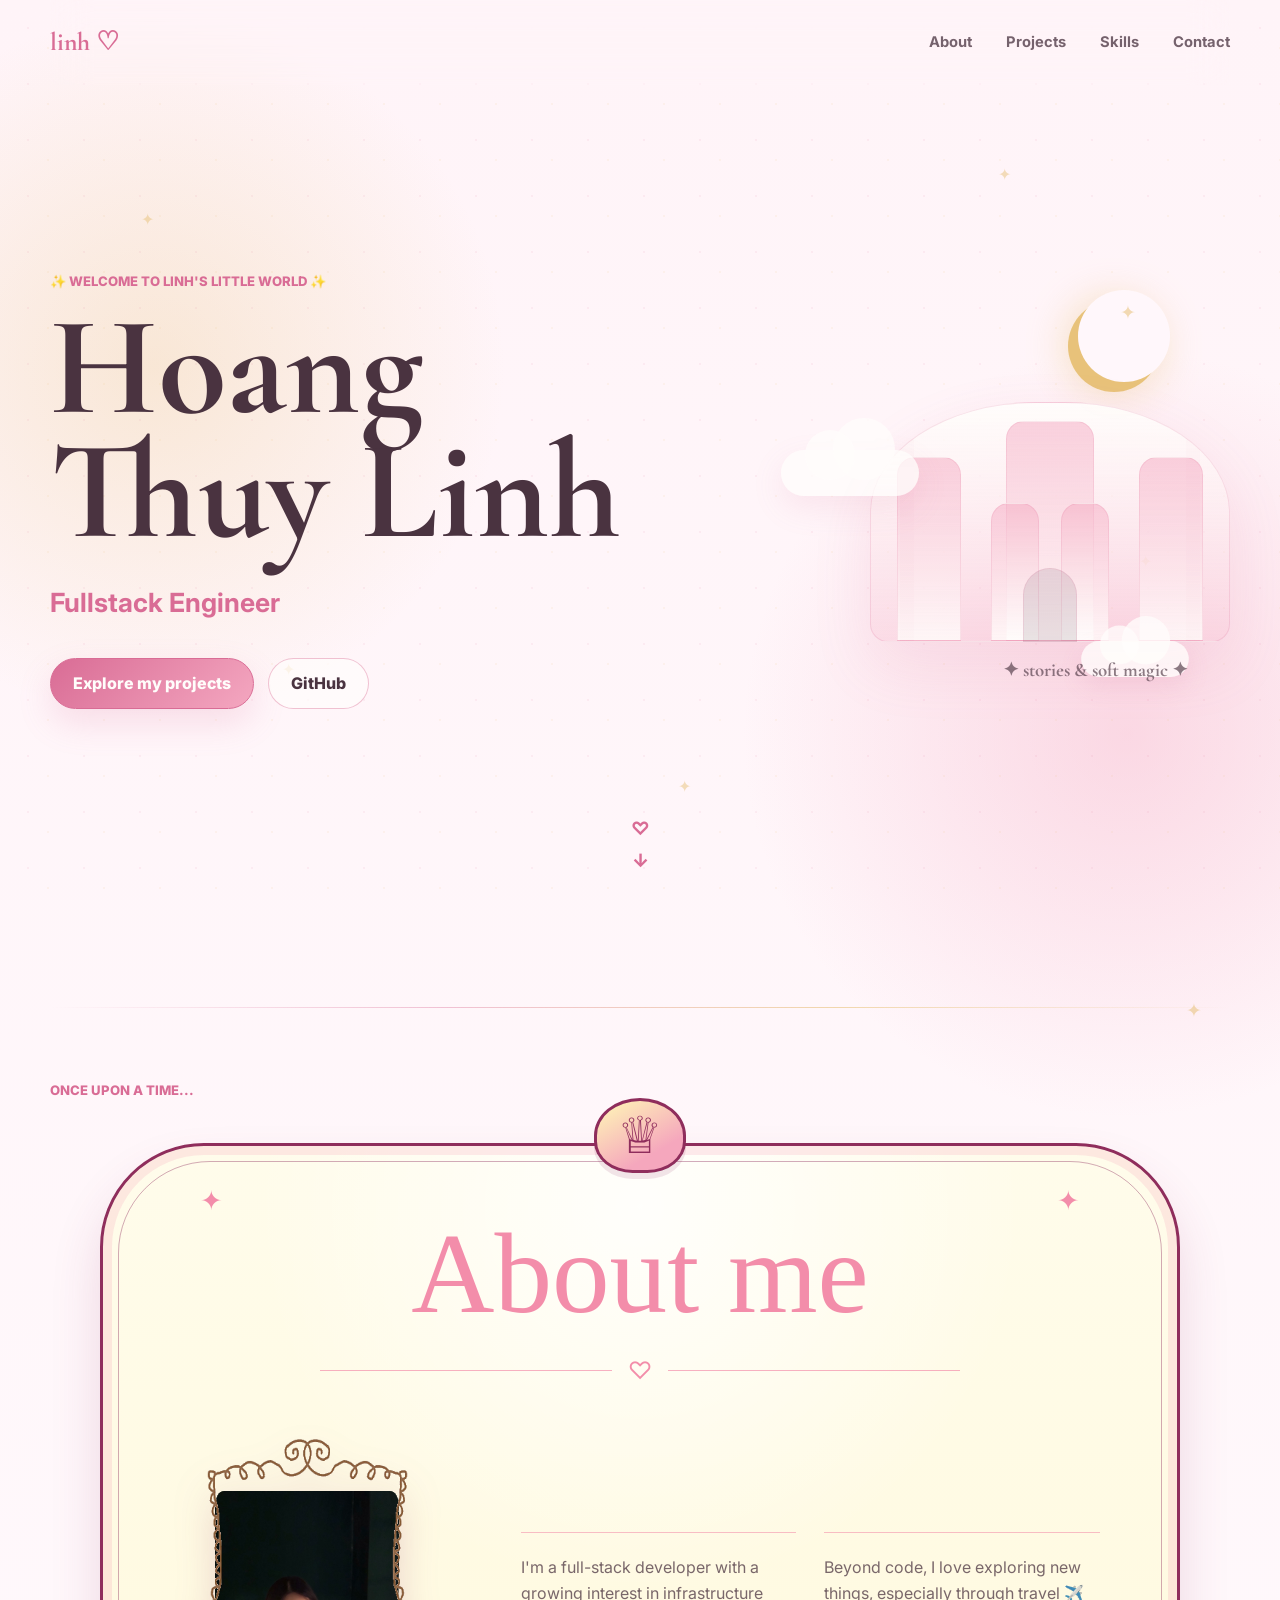
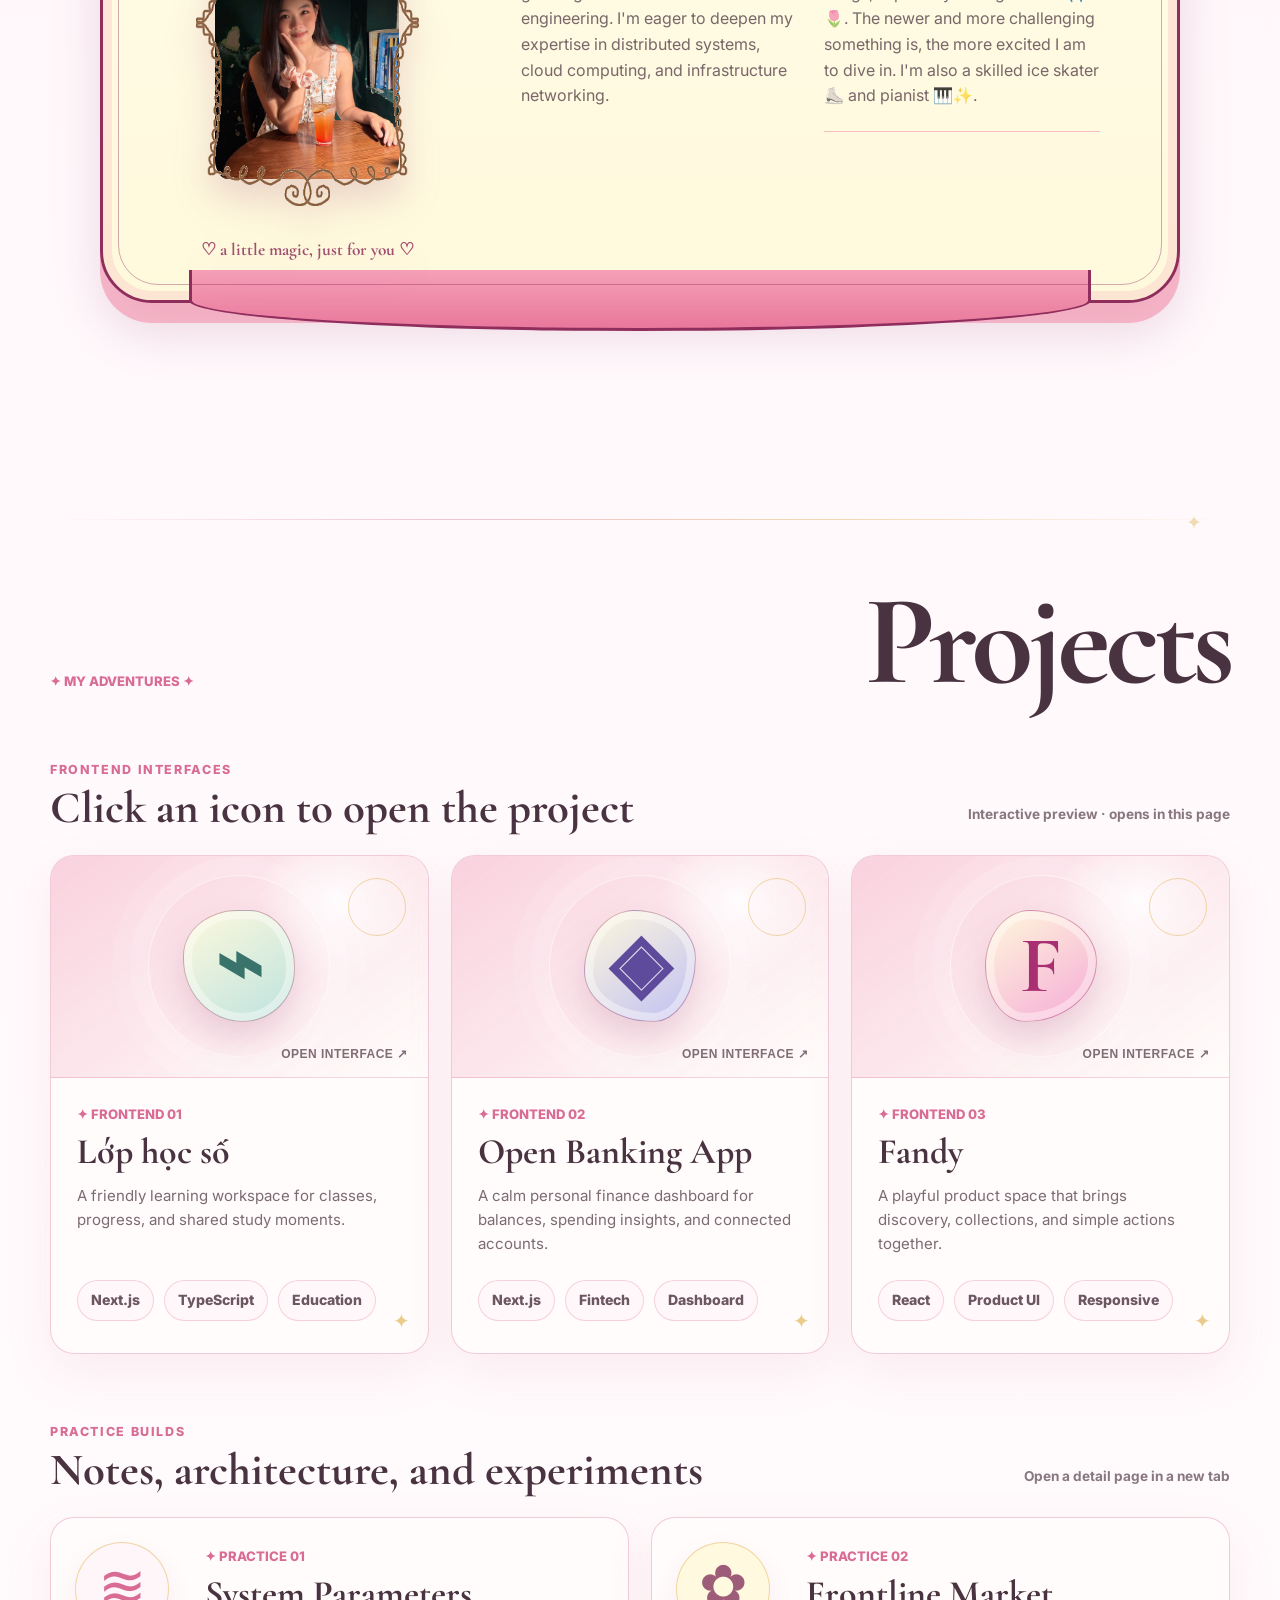
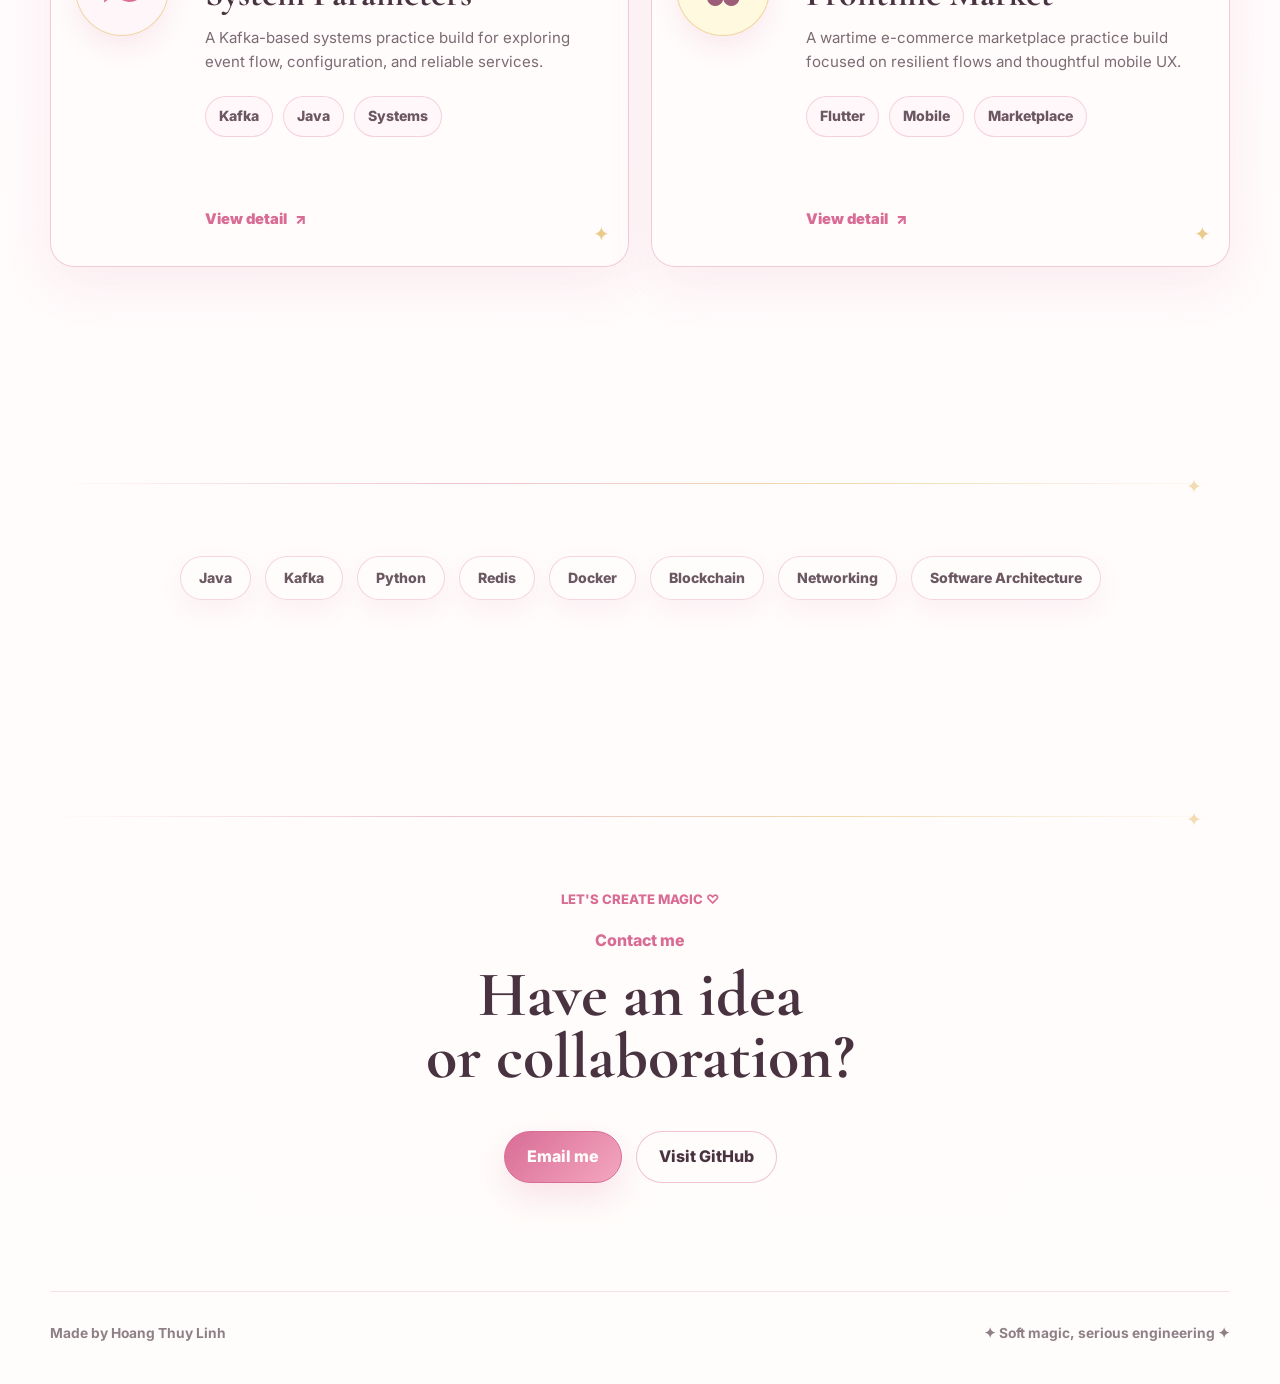
==== commit a28b3943: "update projects" ====
--- a/index.html
+++ b/index.html
@@ -37,7 +37,7 @@
 
                 <h1>Hoang Thuy Linh</h1>
 
-                <p class="role">Computer Science Student</p>
+                <p class="role">Fullstack Engineer</p>
 
                 <div class="buttons">
                     <a href="#projects" class="primary-btn">Explore my projects</a>
@@ -98,49 +98,119 @@
             </div>
         </section>
 
-        <section id="projects" class="chapter reveal-section">
-            <p class="chapter-kicker">✦ My Adventures ✦</p>
-            <div class="section-heading compact">
-                <p>Selected Projects</p>
-                <h2>Stories I have built</h2>
-            </div>
-
-            <div class="project-grid">
-                <article class="storybook-card">
-                    <p class="project-number">✦ Project 01</p>
-                    <h3>Charity Decision System</h3>
-                    <p>
-                        A decision-support system that helps charities prioritize applicants
-                        with clearer, criteria-based decisions.
-                    </p>
-                    <div class="tags" aria-label="Technologies">
-                        <span>Python</span>
-                        <span>DSS</span>
-                        <span>Full Stack</span>
+        <section id="projects" class="chapter projects-section reveal-section">
+            <div class="projects-heading">
+                <p class="chapter-kicker">✦ My Adventures ✦</p>
+                <h2>Projects</h2>
+            </div>
+
+            <div class="project-group">
+                <div class="project-group-heading">
+                    <div>
+                        <p class="project-group-kicker">Frontend interfaces</p>
+                        <h3>Click an icon to open the project</h3>
                     </div>
-                    <div class="project-links">
-                        <a href="projects/charity-decision-system.html">View Story →</a>
-                        <a href="#">Source Code →</a>
+                    <span>Interactive preview · opens in this page</span>
+                </div>
+
+                <div class="portfolio-project-grid">
+                    <article class="portfolio-project-card">
+                        <button class="project-icon-button" type="button" data-demo-id="lophocso" aria-label="Open the Lớp học số interface preview">
+                            <span class="project-icon project-icon-school" aria-hidden="true">⌁</span>
+                            <span class="project-icon-hint">Open interface <span aria-hidden="true">↗</span></span>
+                        </button>
+                        <div class="portfolio-project-copy">
+                            <p class="project-number">✦ Frontend 01</p>
+                            <h3>Lớp học số</h3>
+                            <p>A friendly learning workspace for classes, progress, and shared study moments.</p>
+                            <div class="tags" aria-label="Technologies">
+                                <span>Next.js</span>
+                                <span>TypeScript</span>
+                                <span>Education</span>
+                            </div>
+                        </div>
+                    </article>
+
+                    <article class="portfolio-project-card">
+                        <button class="project-icon-button" type="button" data-demo-id="open-banking" aria-label="Open the Open Banking App interface preview">
+                            <span class="project-icon project-icon-bank" aria-hidden="true">◈</span>
+                            <span class="project-icon-hint">Open interface <span aria-hidden="true">↗</span></span>
+                        </button>
+                        <div class="portfolio-project-copy">
+                            <p class="project-number">✦ Frontend 02</p>
+                            <h3>Open Banking App</h3>
+                            <p>A calm personal finance dashboard for balances, spending insights, and connected accounts.</p>
+                            <div class="tags" aria-label="Technologies">
+                                <span>Next.js</span>
+                                <span>Fintech</span>
+                                <span>Dashboard</span>
+                            </div>
+                        </div>
+                    </article>
+
+                    <article class="portfolio-project-card">
+                        <button class="project-icon-button" type="button" data-demo-id="fandy" aria-label="Open the Fandy interface preview">
+                            <span class="project-icon project-icon-fandy" aria-hidden="true">F</span>
+                            <span class="project-icon-hint">Open interface <span aria-hidden="true">↗</span></span>
+                        </button>
+                        <div class="portfolio-project-copy">
+                            <p class="project-number">✦ Frontend 03</p>
+                            <h3>Fandy</h3>
+                            <p>A playful product space that brings discovery, collections, and simple actions together.</p>
+                            <div class="tags" aria-label="Technologies">
+                                <span>React</span>
+                                <span>Product UI</span>
+                                <span>Responsive</span>
+                            </div>
+                        </div>
+                    </article>
+                </div>
+            </div>
+
+            <div class="project-group project-group-practice">
+                <div class="project-group-heading">
+                    <div>
+                        <p class="project-group-kicker">Practice builds</p>
+                        <h3>Notes, architecture, and experiments</h3>
                     </div>
-                </article>
-
-                <article class="storybook-card">
-                    <p class="project-number">✦ Project 02</p>
-                    <h3>Kafka Event-Driven Workflow System</h3>
-                    <p>
-                        Event-driven backend architecture using Kafka, Avro Schema Registry
-                        and the Outbox Pattern.
-                    </p>
-                    <div class="tags" aria-label="Technologies">
-                        <span>Kafka</span>
-                        <span>Avro</span>
-                        <span>Outbox</span>
-                    </div>
-                    <div class="project-links">
-                        <a href="projects/kafka-workflow-system.html">View Story →</a>
-                        <a href="https://github.com/linhmeme123" target="_blank" rel="noreferrer">Source Code →</a>
-                    </div>
-                </article>
+                    <span>Open a detail page in a new tab</span>
+                </div>
+
+                <div class="portfolio-project-grid portfolio-project-grid-practice">
+                    <article class="portfolio-project-card practice-card">
+                        <div class="practice-card-mark practice-card-mark-kafka" aria-hidden="true">≋</div>
+                        <div class="portfolio-project-copy">
+                            <p class="project-number">✦ Practice 01</p>
+                            <h3>System Parameters</h3>
+                            <p>A Kafka-based systems practice build for exploring event flow, configuration, and reliable services.</p>
+                            <div class="tags" aria-label="Technologies">
+                                <span>Kafka</span>
+                                <span>Java</span>
+                                <span>Systems</span>
+                            </div>
+                            <a class="detail-btn" href="projects/project-detail.html?project=system-parameters" target="_blank" rel="noopener noreferrer">
+                                View detail <span aria-hidden="true">↗</span>
+                            </a>
+                        </div>
+                    </article>
+
+                    <article class="portfolio-project-card practice-card">
+                        <div class="practice-card-mark practice-card-mark-market" aria-hidden="true">✿</div>
+                        <div class="portfolio-project-copy">
+                            <p class="project-number">✦ Practice 02</p>
+                            <h3>Frontline Market</h3>
+                            <p>A wartime e-commerce marketplace practice build focused on resilient flows and thoughtful mobile UX.</p>
+                            <div class="tags" aria-label="Technologies">
+                                <span>Flutter</span>
+                                <span>Mobile</span>
+                                <span>Marketplace</span>
+                            </div>
+                            <a class="detail-btn" href="projects/project-detail.html?project=frontline-market" target="_blank" rel="noopener noreferrer">
+                                View detail <span aria-hidden="true">↗</span>
+                            </a>
+                        </div>
+                    </article>
+                </div>
             </div>
         </section>
 
@@ -171,11 +241,28 @@
         </section>
     </main>
 
+    <div class="demo-modal" id="project-demo-modal" hidden>
+        <div class="demo-modal-backdrop" data-demo-close></div>
+        <section class="demo-modal-dialog" role="dialog" aria-modal="true" aria-labelledby="demo-modal-title" aria-describedby="demo-modal-description">
+            <header class="demo-modal-header">
+                <div>
+                    <p class="demo-modal-kicker">Interactive frontend preview</p>
+                    <h2 id="demo-modal-title">Project interface</h2>
+                    <p id="demo-modal-description">Explore the project interface in this preview window.</p>
+                </div>
+                <button class="demo-modal-close" type="button" data-demo-close aria-label="Close project preview">×</button>
+            </header>
+            <div class="demo-modal-frame-wrap">
+                <iframe id="project-demo-frame" title="Project interface preview" loading="eager"></iframe>
+            </div>
+        </section>
+    </div>
+
     <footer>
         <p>Made by Hoang Thuy Linh</p>
         <p>✦ Soft magic, serious engineering ✦</p>
     </footer>
 
-    <script src="script.js"></script>
+    <script src="script.js?v=projects"></script>
 </body>
 </html>
--- a/style.css
+++ b/style.css
@@ -719,6 +719,391 @@
     color: var(--ink);
 }
 
+.projects-heading {
+    display: flex;
+    align-items: end;
+    justify-content: space-between;
+    gap: 28px;
+    margin-bottom: 68px;
+}
+
+.projects-heading .chapter-kicker {
+    margin-bottom: 0;
+}
+
+.projects-heading h2 {
+    color: var(--ink);
+    font-family: "Cormorant Garamond", Georgia, serif;
+    font-size: clamp(4.4rem, 10vw, 8rem);
+    line-height: 0.78;
+    letter-spacing: -0.04em;
+}
+
+.project-group + .project-group {
+    margin-top: 68px;
+}
+
+.project-group-heading {
+    display: flex;
+    align-items: end;
+    justify-content: space-between;
+    gap: 28px;
+    margin-bottom: 24px;
+}
+
+.project-group-kicker {
+    color: var(--pink-deep);
+    font-size: 0.78rem;
+    font-weight: 800;
+    letter-spacing: 0.13em;
+    text-transform: uppercase;
+}
+
+.project-group-heading h3 {
+    margin-top: 7px;
+    color: var(--ink);
+    font-family: "Cormorant Garamond", Georgia, serif;
+    font-size: clamp(2rem, 3.5vw, 3.3rem);
+    line-height: 0.98;
+}
+
+.project-group-heading > span {
+    padding-bottom: 5px;
+    color: rgba(74, 51, 64, 0.66);
+    font-size: 0.85rem;
+    font-weight: 700;
+    text-align: right;
+}
+
+.portfolio-project-grid {
+    display: grid;
+    grid-template-columns: repeat(3, minmax(0, 1fr));
+    gap: 22px;
+}
+
+.portfolio-project-grid-practice {
+    grid-template-columns: repeat(2, minmax(0, 1fr));
+}
+
+.portfolio-project-card {
+    position: relative;
+    display: flex;
+    min-width: 0;
+    min-height: 490px;
+    flex-direction: column;
+    overflow: hidden;
+    border: 1px solid rgba(217, 108, 149, 0.34);
+    border-radius: 24px;
+    background: rgba(255, 253, 251, 0.74);
+    box-shadow: 0 18px 48px rgba(217, 108, 149, 0.1);
+    transition: transform 220ms ease, box-shadow 220ms ease, border-color 220ms ease;
+}
+
+.portfolio-project-card::after {
+    position: absolute;
+    right: 18px;
+    bottom: 16px;
+    color: rgba(232, 194, 122, 0.86);
+    content: "✦";
+    font-size: 1.25rem;
+    pointer-events: none;
+}
+
+.portfolio-project-card:hover,
+.portfolio-project-card:focus-within {
+    border-color: rgba(217, 108, 149, 0.68);
+    box-shadow: 0 26px 58px rgba(217, 108, 149, 0.18);
+    transform: translateY(-7px);
+}
+
+.project-icon-button {
+    position: relative;
+    display: grid;
+    min-height: 222px;
+    place-items: center;
+    overflow: hidden;
+    border: 0;
+    border-bottom: 1px solid rgba(217, 108, 149, 0.18);
+    background:
+        radial-gradient(circle at 76% 20%, rgba(255, 255, 255, 0.86), transparent 5rem),
+        linear-gradient(145deg, rgba(244, 167, 192, 0.5), rgba(255, 253, 251, 0.9));
+    color: var(--princess-ink);
+    cursor: pointer;
+    isolation: isolate;
+    transition: background 220ms ease;
+}
+
+.project-icon-button::before,
+.project-icon-button::after {
+    position: absolute;
+    border: 1px solid rgba(255, 255, 255, 0.55);
+    border-radius: 50%;
+    content: "";
+    pointer-events: none;
+}
+
+.project-icon-button::before {
+    width: 180px;
+    height: 180px;
+    transform: rotate(18deg);
+    box-shadow: 0 0 0 18px rgba(255, 255, 255, 0.12), 0 0 0 36px rgba(255, 255, 255, 0.08);
+}
+
+.project-icon-button::after {
+    width: 56px;
+    height: 56px;
+    top: 22px;
+    right: 22px;
+    border-color: rgba(232, 194, 122, 0.65);
+}
+
+.project-icon-button:hover,
+.project-icon-button:focus-visible {
+    background:
+        radial-gradient(circle at 76% 20%, rgba(255, 255, 255, 0.95), transparent 5rem),
+        linear-gradient(145deg, rgba(244, 167, 192, 0.7), rgba(255, 253, 251, 0.96));
+}
+
+.project-icon-button:focus-visible,
+.detail-btn:focus-visible,
+.demo-modal-close:focus-visible {
+    outline: 3px solid rgba(143, 45, 92, 0.42);
+    outline-offset: 4px;
+}
+
+.project-icon {
+    position: relative;
+    z-index: 1;
+    display: grid;
+    width: 112px;
+    height: 112px;
+    place-items: center;
+    border: 1px solid rgba(143, 45, 92, 0.35);
+    border-radius: 34% 66% 54% 46% / 57% 40% 60% 43%;
+    background: linear-gradient(145deg, #fff8dc, #f4a7c0);
+    box-shadow: 0 16px 34px rgba(143, 45, 92, 0.18), inset 0 0 0 8px rgba(255, 253, 251, 0.42);
+    color: var(--princess-ink);
+    font-family: "Cormorant Garamond", Georgia, serif;
+    font-size: 5rem;
+    font-weight: 700;
+    line-height: 1;
+    transition: transform 220ms ease;
+}
+
+.project-icon-school {
+    border-radius: 50% 42% 48% 55% / 42% 52% 48% 58%;
+    background: linear-gradient(145deg, #fff9dc, #c4e5df 88%);
+    color: #39736c;
+}
+
+.project-icon-bank {
+    border-radius: 45% 55% 38% 62% / 55% 43% 57% 45%;
+    background: linear-gradient(145deg, #fff9dc, #c7c6f0 88%);
+    color: #5e4b9c;
+}
+
+.project-icon-fandy {
+    border-radius: 40% 60% 64% 36% / 50% 46% 54% 50%;
+    background: linear-gradient(145deg, #fff9dc, #f6b3d7 88%);
+    color: #a92f73;
+}
+
+.project-icon-button:hover .project-icon,
+.project-icon-button:focus-visible .project-icon {
+    transform: rotate(-5deg) scale(1.06);
+}
+
+.project-icon-hint {
+    position: absolute;
+    right: 20px;
+    bottom: 16px;
+    z-index: 1;
+    color: rgba(74, 51, 64, 0.7);
+    font-size: 0.75rem;
+    font-weight: 800;
+    letter-spacing: 0.04em;
+    text-transform: uppercase;
+}
+
+.portfolio-project-copy {
+    display: flex;
+    flex: 1;
+    flex-direction: column;
+    padding: 26px 26px 32px;
+}
+
+.portfolio-project-copy h3 {
+    margin-top: 10px;
+    color: var(--ink);
+    font-family: "Cormorant Garamond", Georgia, serif;
+    font-size: clamp(2rem, 2.8vw, 2.8rem);
+    line-height: 0.96;
+}
+
+.portfolio-project-copy > p:not(.project-number) {
+    margin-top: 15px;
+    color: rgba(74, 51, 64, 0.72);
+    font-size: 0.94rem;
+}
+
+.portfolio-project-copy .tags {
+    margin-top: auto;
+    padding-top: 24px;
+}
+
+.practice-card {
+    display: grid;
+    grid-template-columns: 116px minmax(0, 1fr);
+    min-height: 350px;
+    gap: 4px;
+    padding: 24px 22px 24px 24px;
+}
+
+.practice-card .portfolio-project-copy {
+    padding: 4px 12px 10px 10px;
+}
+
+.practice-card-mark {
+    display: grid;
+    width: 94px;
+    height: 94px;
+    place-items: center;
+    border: 1px solid rgba(232, 194, 122, 0.66);
+    border-radius: 50%;
+    background: rgba(255, 244, 248, 0.76);
+    color: var(--pink-deep);
+    font-family: "Cormorant Garamond", Georgia, serif;
+    font-size: 3.6rem;
+    line-height: 1;
+    box-shadow: 0 12px 24px rgba(217, 108, 149, 0.12);
+}
+
+.practice-card-mark-market {
+    color: #9d5d78;
+    background: rgba(255, 249, 220, 0.86);
+}
+
+.practice-card .tags {
+    margin-top: 22px;
+    padding-top: 0;
+}
+
+.detail-btn {
+    display: inline-flex;
+    align-items: center;
+    align-self: flex-start;
+    gap: 8px;
+    margin-top: auto;
+    padding-top: 22px;
+    color: var(--pink-deep);
+    font-size: 0.92rem;
+    font-weight: 900;
+}
+
+.detail-btn:hover {
+    color: var(--ink);
+}
+
+.demo-modal {
+    position: fixed;
+    inset: 0;
+    z-index: 60;
+    display: grid;
+    place-items: center;
+    padding: 24px;
+}
+
+.demo-modal[hidden] {
+    display: none;
+}
+
+.demo-modal-backdrop {
+    position: absolute;
+    inset: 0;
+    background: rgba(74, 51, 64, 0.48);
+    backdrop-filter: blur(8px);
+}
+
+.demo-modal-dialog {
+    position: relative;
+    z-index: 1;
+    display: flex;
+    width: min(1120px, 100%);
+    max-height: min(90vh, 900px);
+    flex-direction: column;
+    overflow: hidden;
+    border: 1px solid rgba(232, 194, 122, 0.68);
+    border-radius: 28px;
+    background: var(--cream);
+    box-shadow: 0 30px 90px rgba(74, 51, 64, 0.3);
+    animation: detail-open 260ms ease both;
+}
+
+.demo-modal-header {
+    display: flex;
+    align-items: flex-start;
+    justify-content: space-between;
+    gap: 24px;
+    padding: 24px 28px 20px;
+    background: linear-gradient(135deg, rgba(244, 167, 192, 0.28), rgba(255, 253, 251, 0.7));
+}
+
+.demo-modal-kicker {
+    color: var(--pink-deep);
+    font-size: 0.76rem;
+    font-weight: 900;
+    letter-spacing: 0.12em;
+    text-transform: uppercase;
+}
+
+.demo-modal-header h2 {
+    margin-top: 4px;
+    color: var(--ink);
+    font-family: "Cormorant Garamond", Georgia, serif;
+    font-size: clamp(2.1rem, 4vw, 3.6rem);
+    line-height: 0.95;
+}
+
+.demo-modal-header p:last-child {
+    margin-top: 6px;
+    color: rgba(74, 51, 64, 0.7);
+    font-size: 0.9rem;
+}
+
+.demo-modal-close {
+    display: grid;
+    width: 42px;
+    height: 42px;
+    flex: 0 0 auto;
+    place-items: center;
+    border: 1px solid rgba(217, 108, 149, 0.35);
+    border-radius: 50%;
+    background: rgba(255, 253, 251, 0.76);
+    color: var(--ink);
+    cursor: pointer;
+    font-size: 1.65rem;
+    line-height: 1;
+}
+
+.demo-modal-frame-wrap {
+    min-height: 0;
+    padding: 0 14px 14px;
+}
+
+#project-demo-frame {
+    display: block;
+    width: 100%;
+    height: min(68vh, 690px);
+    min-height: 420px;
+    border: 1px solid rgba(217, 108, 149, 0.2);
+    border-radius: 18px;
+    background: #fff;
+}
+
+body.demo-open {
+    overflow: hidden;
+}
+
 .project-detail {
     margin-top: 34px;
     padding: 30px;
@@ -1057,6 +1442,11 @@
         gap: 14px;
     }
 
+    .portfolio-project-grid,
+    .portfolio-project-grid-practice {
+        grid-template-columns: repeat(2, minmax(0, 1fr));
+    }
+
     .about-body {
         gap: 52px;
     }
@@ -1155,6 +1545,31 @@
         margin-top: 34px;
     }
 
+    .projects-heading {
+        display: block;
+        margin-bottom: 54px;
+    }
+
+    .projects-heading h2 {
+        margin-top: 16px;
+        font-size: clamp(4rem, 18vw, 6rem);
+    }
+
+    .project-group-heading {
+        display: block;
+    }
+
+    .project-group-heading > span {
+        display: block;
+        margin-top: 10px;
+        text-align: left;
+    }
+
+    .portfolio-project-grid,
+    .portfolio-project-grid-practice {
+        grid-template-columns: 1fr;
+    }
+
     .princess-frame {
         width: min(270px, 82vw);
     }
@@ -1172,6 +1587,40 @@
         padding: 24px;
     }
 
+    .practice-card {
+        grid-template-columns: 1fr;
+        min-height: auto;
+        gap: 14px;
+    }
+
+    .practice-card-mark {
+        width: 76px;
+        height: 76px;
+        font-size: 2.8rem;
+    }
+
+    .practice-card .portfolio-project-copy {
+        padding: 0 4px 8px;
+    }
+
+    .demo-modal {
+        padding: 10px;
+    }
+
+    .demo-modal-header {
+        padding: 20px 18px 16px;
+    }
+
+    .demo-modal-frame-wrap {
+        padding: 0 8px 8px;
+    }
+
+    #project-demo-frame {
+        height: 68vh;
+        min-height: 360px;
+        border-radius: 14px;
+    }
+
     .project-page {
         padding: 48px 0 84px;
     }
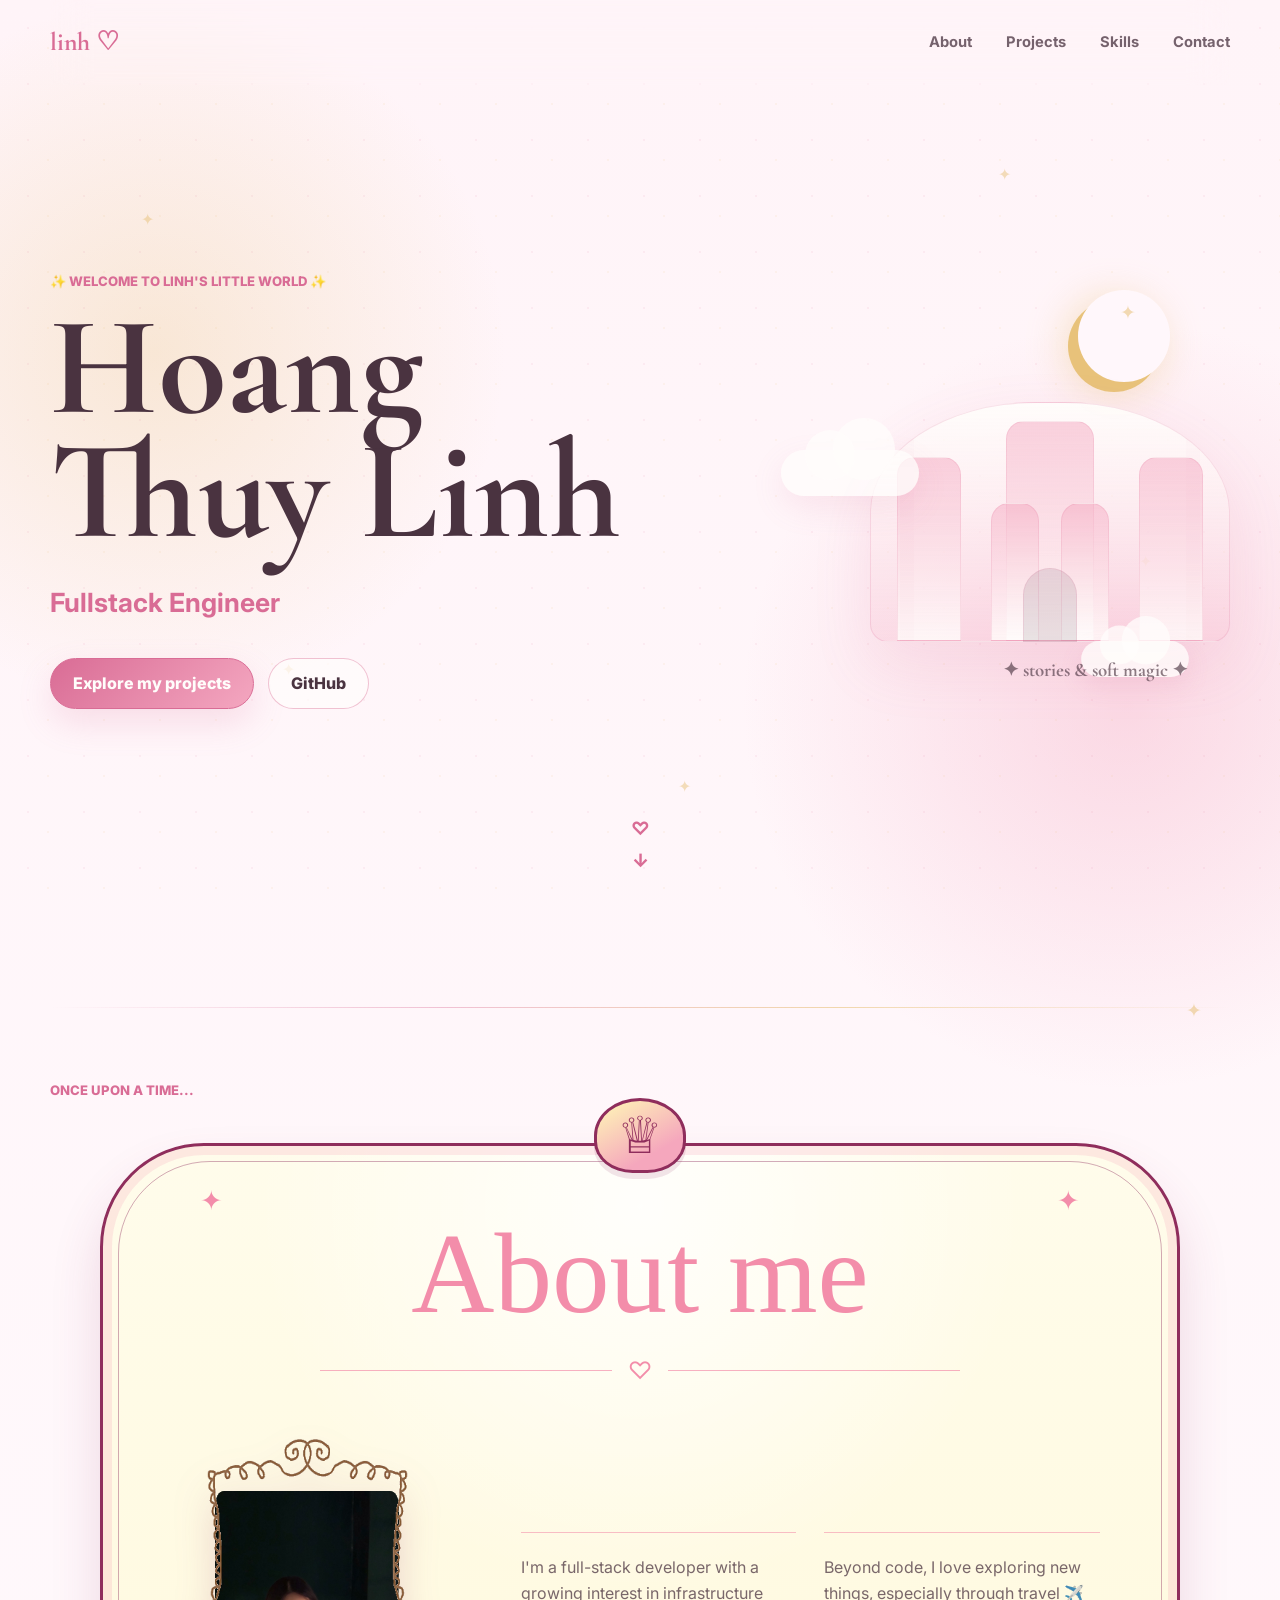
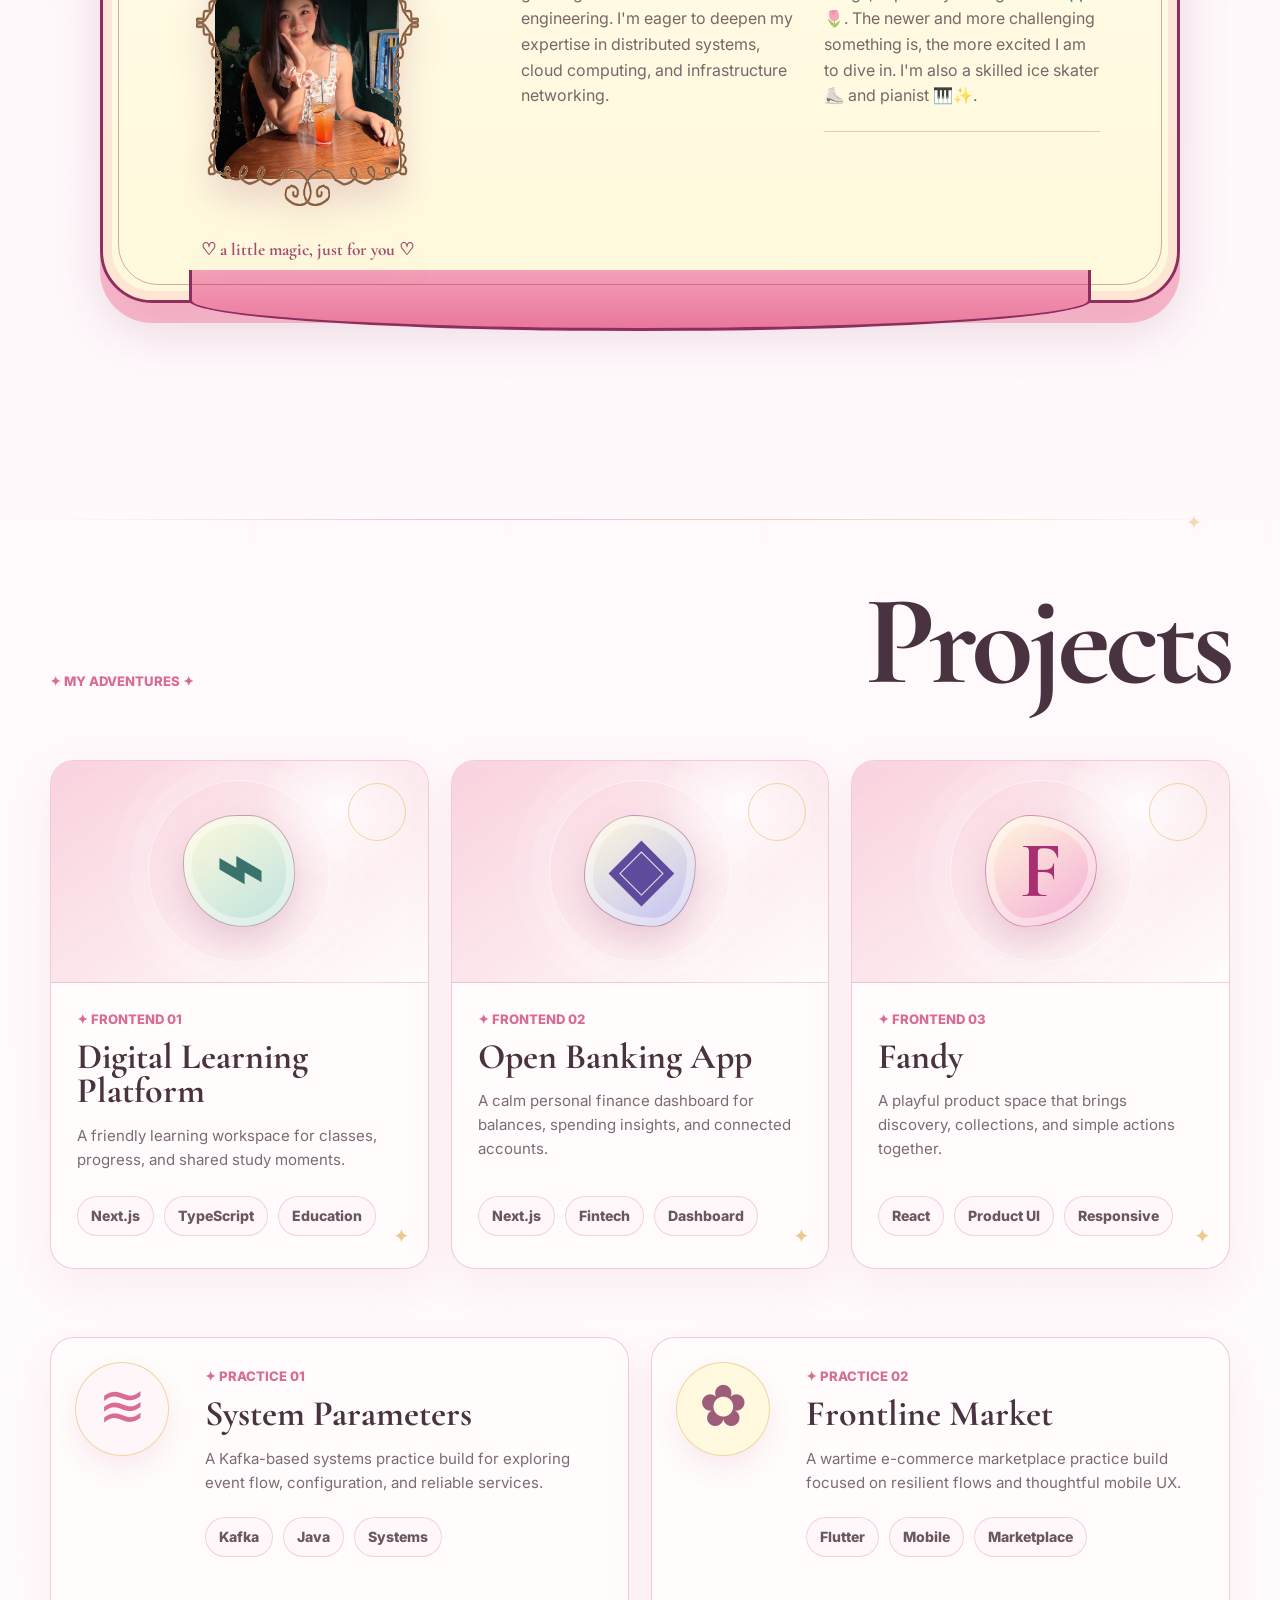
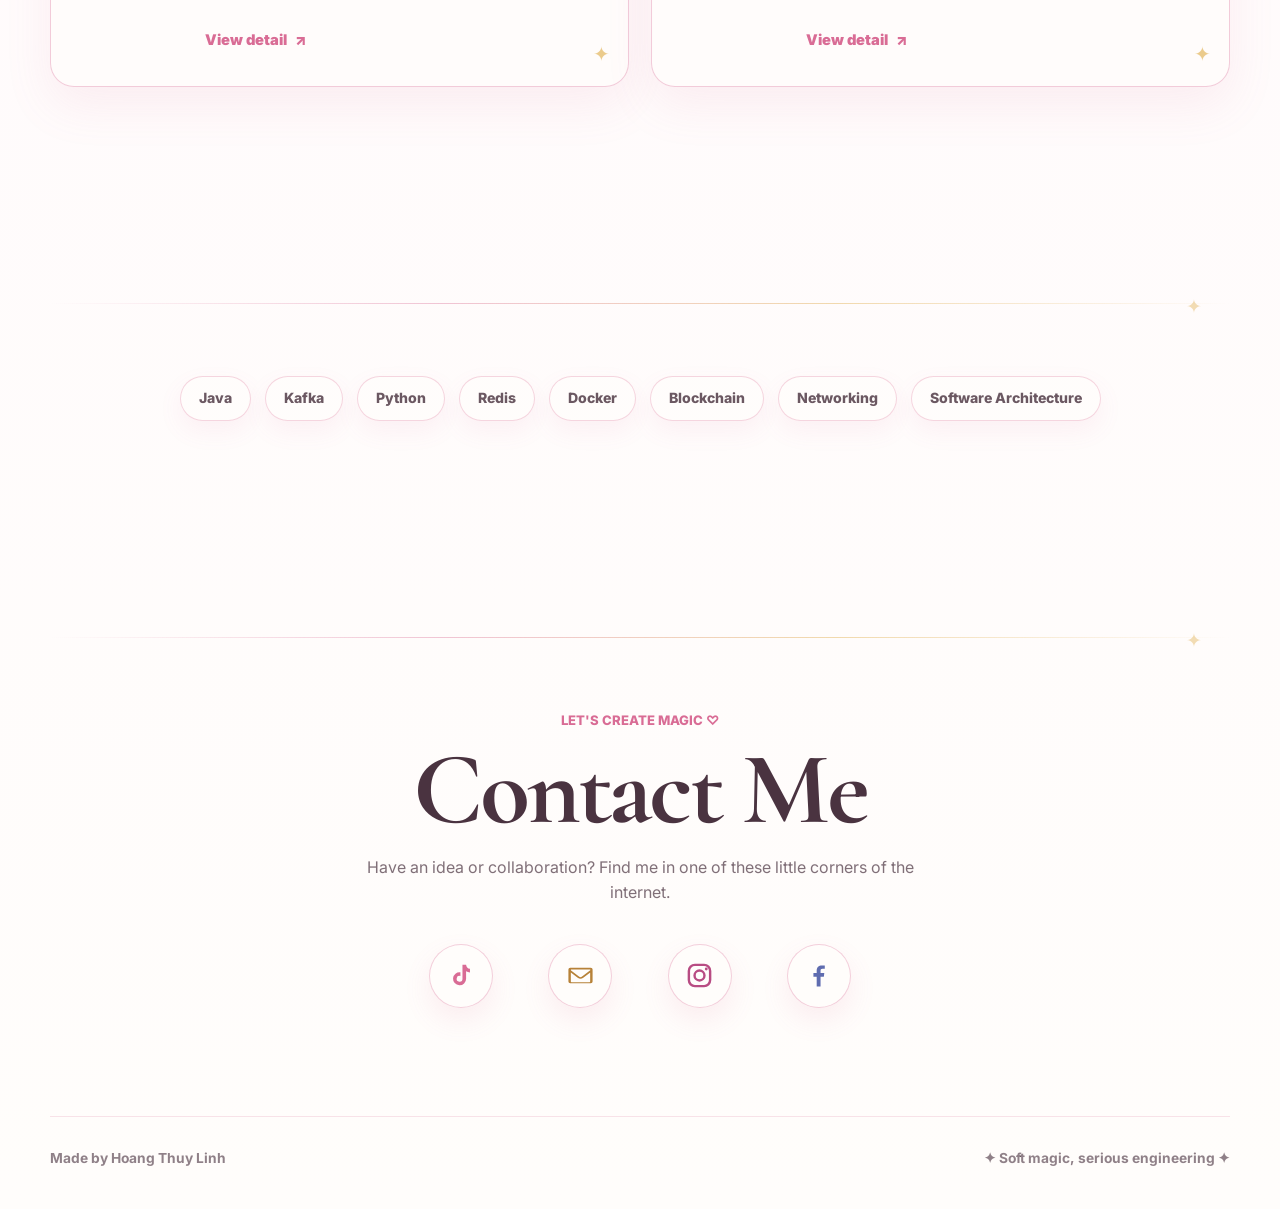
==== commit 93863ed0: "update social platform" ====
--- a/index.html
+++ b/index.html
@@ -105,23 +105,14 @@
             </div>
 
             <div class="project-group">
-                <div class="project-group-heading">
-                    <div>
-                        <p class="project-group-kicker">Frontend interfaces</p>
-                        <h3>Click an icon to open the project</h3>
-                    </div>
-                    <span>Interactive preview · opens in this page</span>
-                </div>
-
                 <div class="portfolio-project-grid">
                     <article class="portfolio-project-card">
                         <button class="project-icon-button" type="button" data-demo-id="lophocso" aria-label="Open the Lớp học số interface preview">
                             <span class="project-icon project-icon-school" aria-hidden="true">⌁</span>
-                            <span class="project-icon-hint">Open interface <span aria-hidden="true">↗</span></span>
                         </button>
                         <div class="portfolio-project-copy">
                             <p class="project-number">✦ Frontend 01</p>
-                            <h3>Lớp học số</h3>
+                            <h3>Digital Learning Platform</h3>
                             <p>A friendly learning workspace for classes, progress, and shared study moments.</p>
                             <div class="tags" aria-label="Technologies">
                                 <span>Next.js</span>
@@ -134,7 +125,6 @@
                     <article class="portfolio-project-card">
                         <button class="project-icon-button" type="button" data-demo-id="open-banking" aria-label="Open the Open Banking App interface preview">
                             <span class="project-icon project-icon-bank" aria-hidden="true">◈</span>
-                            <span class="project-icon-hint">Open interface <span aria-hidden="true">↗</span></span>
                         </button>
                         <div class="portfolio-project-copy">
                             <p class="project-number">✦ Frontend 02</p>
@@ -151,7 +141,6 @@
                     <article class="portfolio-project-card">
                         <button class="project-icon-button" type="button" data-demo-id="fandy" aria-label="Open the Fandy interface preview">
                             <span class="project-icon project-icon-fandy" aria-hidden="true">F</span>
-                            <span class="project-icon-hint">Open interface <span aria-hidden="true">↗</span></span>
                         </button>
                         <div class="portfolio-project-copy">
                             <p class="project-number">✦ Frontend 03</p>
@@ -168,14 +157,6 @@
             </div>
 
             <div class="project-group project-group-practice">
-                <div class="project-group-heading">
-                    <div>
-                        <p class="project-group-kicker">Practice builds</p>
-                        <h3>Notes, architecture, and experiments</h3>
-                    </div>
-                    <span>Open a detail page in a new tab</span>
-                </div>
-
                 <div class="portfolio-project-grid portfolio-project-grid-practice">
                     <article class="portfolio-project-card practice-card">
                         <div class="practice-card-mark practice-card-mark-kafka" aria-hidden="true">≋</div>
@@ -229,14 +210,32 @@
 
         <section id="contact" class="chapter contact-section reveal-section">
             <p class="chapter-kicker">Let's Create Magic ♡</p>
-            <div class="section-heading compact">
-                <p>Contact me</p>
-                <h2>Have an idea or collaboration?</h2>
-            </div>
-
-            <div class="contact-actions">
-                <a href="linh166105thcs@gmail.com" class="primary-btn">Email me</a>
-                <a href="https://github.com/linhmeme123" target="_blank" rel="noreferrer" class="secondary-btn">Visit GitHub</a>
+            <h2 class="contact-title">Contact Me</h2>
+            <p class="contact-copy">Have an idea or collaboration? Find me in one of these little corners of the internet.</p>
+
+            <div class="contact-social-links" aria-label="Social media and contact links">
+                <a class="contact-social-link contact-social-link-tiktok" href="" aria-label="TikTok" title="TikTok">
+                    <svg viewBox="0 0 24 24" aria-hidden="true" focusable="false">
+                        <path d="M15.8 3c.2 1.8 1.2 3.1 3.2 3.5v3a8 8 0 0 1-3.2-1v6.1a5.4 5.4 0 1 1-4.7-5.3v3.1a2.4 2.4 0 1 0 1.7 2.2V3h3Z" fill="currentColor"/>
+                    </svg>
+                </a>
+                <a class="contact-social-link contact-social-link-email" href="" aria-label="Email" title="Email">
+                    <svg viewBox="0 0 24 24" aria-hidden="true" focusable="false">
+                        <path d="M3.5 5.5h17A1.5 1.5 0 0 1 22 7v10a1.5 1.5 0 0 1-1.5 1.5h-17A1.5 1.5 0 0 1 2 17V7a1.5 1.5 0 0 1 1.5-1.5Zm.4 2.2 7.1 5.3a1.7 1.7 0 0 0 2 0l7.1-5.3V7h-16v.7Zm16.2 1.8-5.8 4.3a3.8 3.8 0 0 1-4.6 0L4 9.5V17c0 .3.2.5.5.5h15c.3 0 .5-.2.5-.5V9.5Z" fill="currentColor"/>
+                    </svg>
+                </a>
+                <a class="contact-social-link contact-social-link-instagram" href="" aria-label="Instagram" title="Instagram">
+                    <svg viewBox="0 0 24 24" aria-hidden="true" focusable="false">
+                        <rect x="3.2" y="3.2" width="17.6" height="17.6" rx="5" fill="none" stroke="currentColor" stroke-width="2"/>
+                        <circle cx="12" cy="12" r="4.1" fill="none" stroke="currentColor" stroke-width="2"/>
+                        <circle cx="17.6" cy="6.6" r="1.2" fill="currentColor"/>
+                    </svg>
+                </a>
+                <a class="contact-social-link contact-social-link-facebook" href="" aria-label="Facebook" title="Facebook">
+                    <svg viewBox="0 0 24 24" aria-hidden="true" focusable="false">
+                        <path d="M13.7 21v-8h2.7l.4-3h-3.1V8.1c0-.9.3-1.6 1.7-1.6h1.8V3.8c-.3 0-1.3-.1-2.5-.1-2.5 0-4.2 1.5-4.2 4.3V10H7.8v3h2.7v8h3.2Z" fill="currentColor"/>
+                    </svg>
+                </a>
             </div>
         </section>
     </main>
--- a/style.css
+++ b/style.css
@@ -1262,6 +1262,78 @@
     justify-content: center;
 }
 
+.contact-title {
+    margin-top: 14px;
+    color: var(--ink);
+    font-family: "Cormorant Garamond", Georgia, serif;
+    font-size: clamp(3.4rem, 8vw, 6.4rem);
+    line-height: 0.86;
+    letter-spacing: -0.03em;
+    text-align: center;
+}
+
+.contact-copy {
+    max-width: 560px;
+    margin: 22px auto 0;
+    color: rgba(74, 51, 64, 0.7);
+    font-size: 1rem;
+}
+
+.contact-social-links {
+    display: flex;
+    align-items: center;
+    justify-content: space-between;
+    width: min(100%, 430px);
+    margin: 38px auto 0;
+    padding: 0 4px;
+}
+
+.contact-social-link {
+    display: grid;
+    width: clamp(46px, 14vw, 64px);
+    height: clamp(46px, 14vw, 64px);
+    flex: 0 0 clamp(46px, 14vw, 64px);
+    place-items: center;
+    border: 1px solid rgba(217, 108, 149, 0.32);
+    border-radius: 50%;
+    background: rgba(255, 253, 251, 0.78);
+    color: var(--pink-deep);
+    box-shadow: 0 12px 28px rgba(217, 108, 149, 0.11);
+    transition: transform 180ms ease, border-color 180ms ease, background 180ms ease, color 180ms ease, box-shadow 180ms ease;
+}
+
+.contact-social-link svg {
+    display: block;
+    width: clamp(22px, 6vw, 29px);
+    height: clamp(22px, 6vw, 29px);
+}
+
+.contact-social-link:hover,
+.contact-social-link:focus-visible {
+    border-color: currentColor;
+    background: var(--pink-deep);
+    color: var(--cream);
+    box-shadow: 0 16px 32px rgba(217, 108, 149, 0.24);
+    transform: translateY(-5px) scale(1.06);
+}
+
+.contact-social-link:focus-visible {
+    outline: 3px solid rgba(143, 45, 92, 0.35);
+    outline-offset: 4px;
+}
+
+.contact-social-link-email {
+    color: #b78238;
+}
+
+.contact-social-link-instagram {
+    color: #b84c83;
+}
+
+.contact-social-link-facebook {
+    color: #5f6caf;
+}
+
 footer {
     display: flex;
     flex-wrap: wrap;
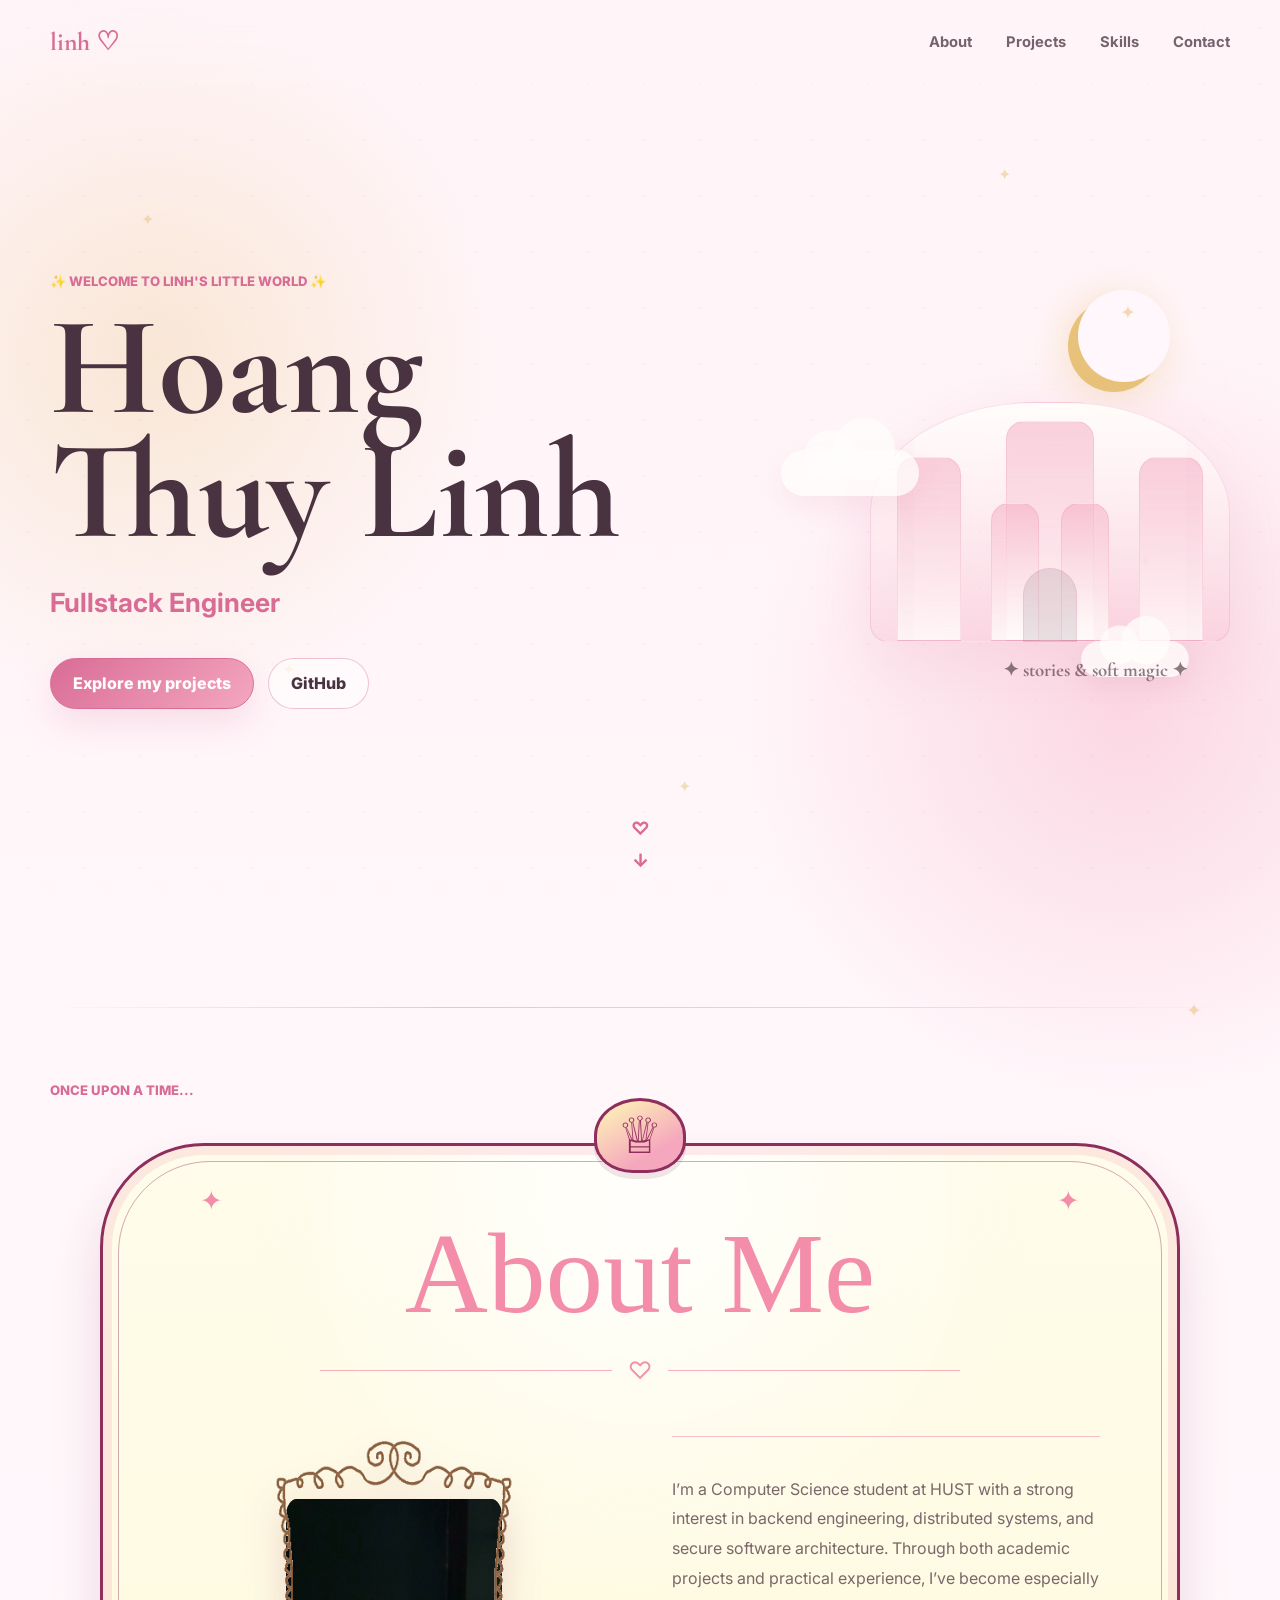
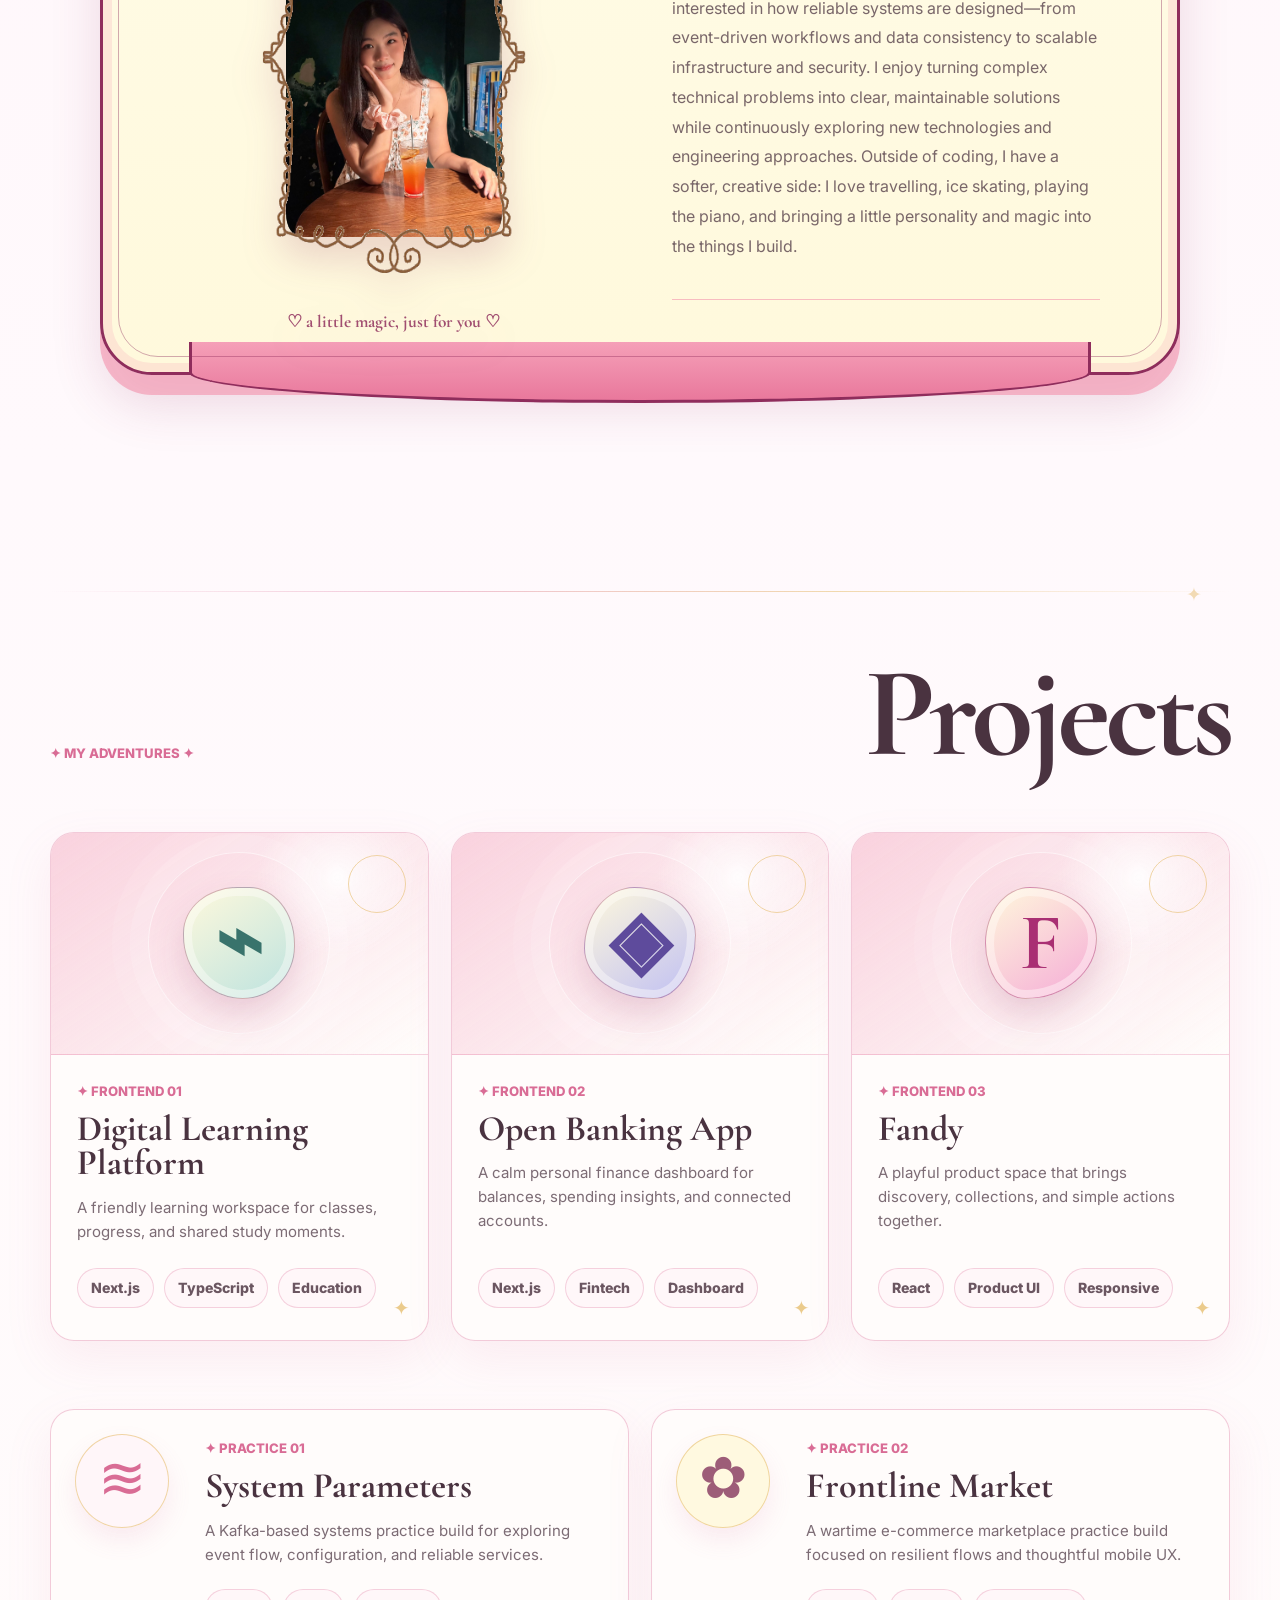
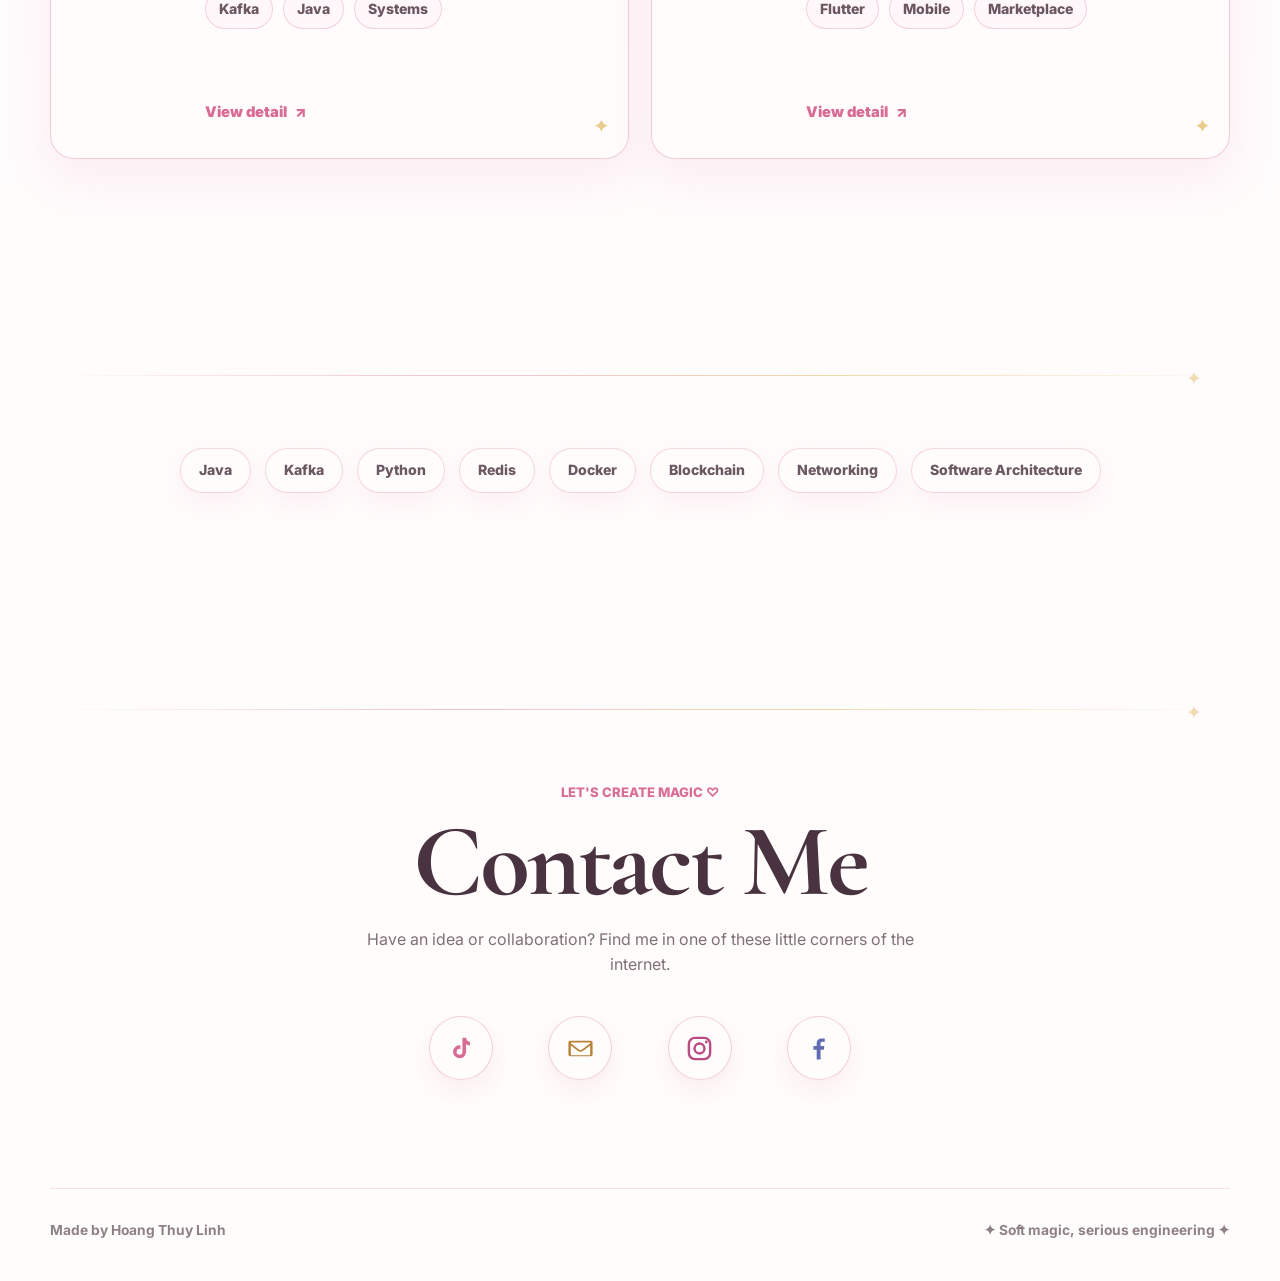
==== commit 8a82ac0f: "fix: ratio in about me" ====
--- a/index.html
+++ b/index.html
@@ -70,7 +70,7 @@
                 <div class="template-crest" aria-hidden="true">♕</div>
                 <span class="template-spark template-spark-left" aria-hidden="true">✦</span>
                 <span class="template-spark template-spark-right" aria-hidden="true">✦</span>
-                <h2>About me</h2>
+                <h2>About Me</h2>
                 <div class="template-divider" aria-hidden="true"><span>♡</span></div>
 
                 <div class="about-body">
@@ -82,16 +82,18 @@
                         <figcaption>♡ a little magic, just for you ♡</figcaption>
                     </figure>
 
-                    <div class="about-grid">
+                    <div class="about-copy">
                         <p>
-                            I'm a full-stack developer with a growing interest in infrastructure
-                            engineering. I'm eager to deepen my expertise in distributed systems,
-                            cloud computing, and infrastructure networking.
-                        </p>
-                        <p>
-                            Beyond code, I love exploring new things, especially through travel ✈️🌷.
-                            The newer and more challenging something is, the more excited I am to
-                            dive in. I'm also a skilled ice skater ⛸️ and pianist 🎹✨.
+                            I’m a Computer Science student at HUST with a strong interest in backend
+                            engineering, distributed systems, and secure software architecture.
+                            Through both academic projects and practical experience, I’ve become
+                            especially interested in how reliable systems are designed—from
+                            event-driven workflows and data consistency to scalable infrastructure
+                            and security. I enjoy turning complex technical problems into clear,
+                            maintainable solutions while continuously exploring new technologies and
+                            engineering approaches. Outside of coding, I have a softer, creative side:
+                            I love travelling, ice skating, playing the piano, and bringing a little
+                            personality and magic into the things I build.
                         </p>
                     </div>
                 </div>
--- a/style.css
+++ b/style.css
@@ -539,8 +539,8 @@
 
 .about-body {
     display: grid;
-    grid-template-columns: minmax(220px, 0.44fr) minmax(0, 1fr);
-    gap: clamp(42px, 7vw, 86px);
+    grid-template-columns: repeat(2, minmax(0, 1fr));
+    gap: clamp(32px, 5vw, 72px);
     align-items: center;
     margin-top: 38px;
 }
@@ -553,12 +553,19 @@
     filter: drop-shadow(0 18px 18px rgba(143, 45, 92, 0.18));
 }
 
+.about-body > .princess-frame {
+    justify-self: center;
+    align-self: center;
+}
+
 .princess-photo {
     position: absolute;
-    top: 15.5%;
+    display: grid;
+    top: 14.75%;
     left: 14%;
     width: 72%;
     height: 70.5%;
+    place-items: center;
     overflow: hidden;
     border-radius: 5% 5% 7% 7%;
     background: #263f3a;
@@ -596,26 +603,18 @@
     text-align: center;
 }
 
-.about-grid {
-    display: grid;
-    grid-template-columns: repeat(2, minmax(0, 1fr));
-    gap: 28px;
+.about-copy {
     align-self: center;
-}
-
-.about-grid p,
+    padding: clamp(24px, 3vw, 38px) 0;
+    border-top: 1px solid rgba(243, 141, 170, 0.56);
+    border-bottom: 1px solid rgba(243, 141, 170, 0.56);
+}
+
+.about-copy p,
 .project-detail p {
     color: rgba(74, 51, 64, 0.74);
-    font-size: 1rem;
-}
-
-.about-grid p {
-    padding: 22px 0;
-    border-top: 1px solid rgba(243, 141, 170, 0.56);
-}
-
-.about-grid p:last-child {
-    border-bottom: 1px solid rgba(243, 141, 170, 0.56);
+    font-size: clamp(1rem, 1.25vw, 1.16rem);
+    line-height: 1.86;
 }
 
 .project-grid {
@@ -1465,7 +1464,6 @@
 @media (max-width: 900px) {
     .section-heading,
     .about-body,
-    .about-grid,
     .project-grid,
     .detail-grid,
     .project-hero {
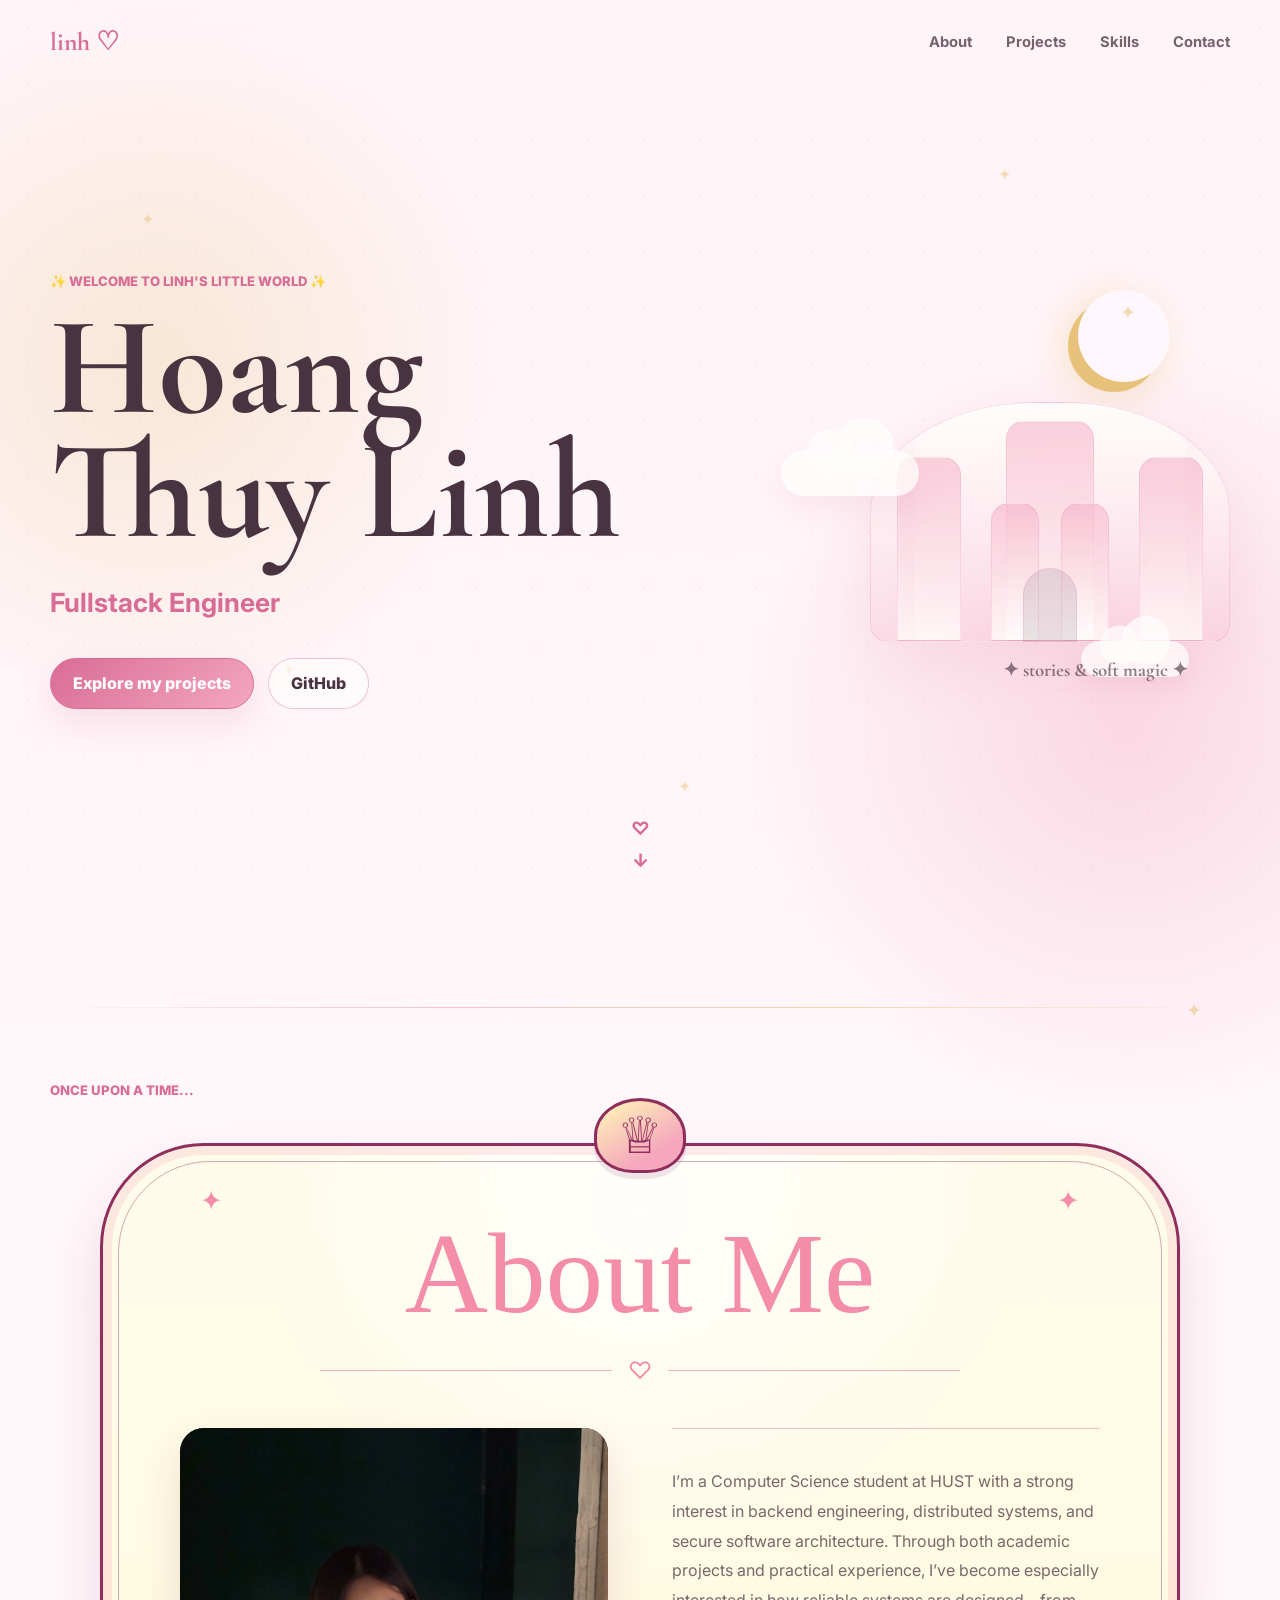
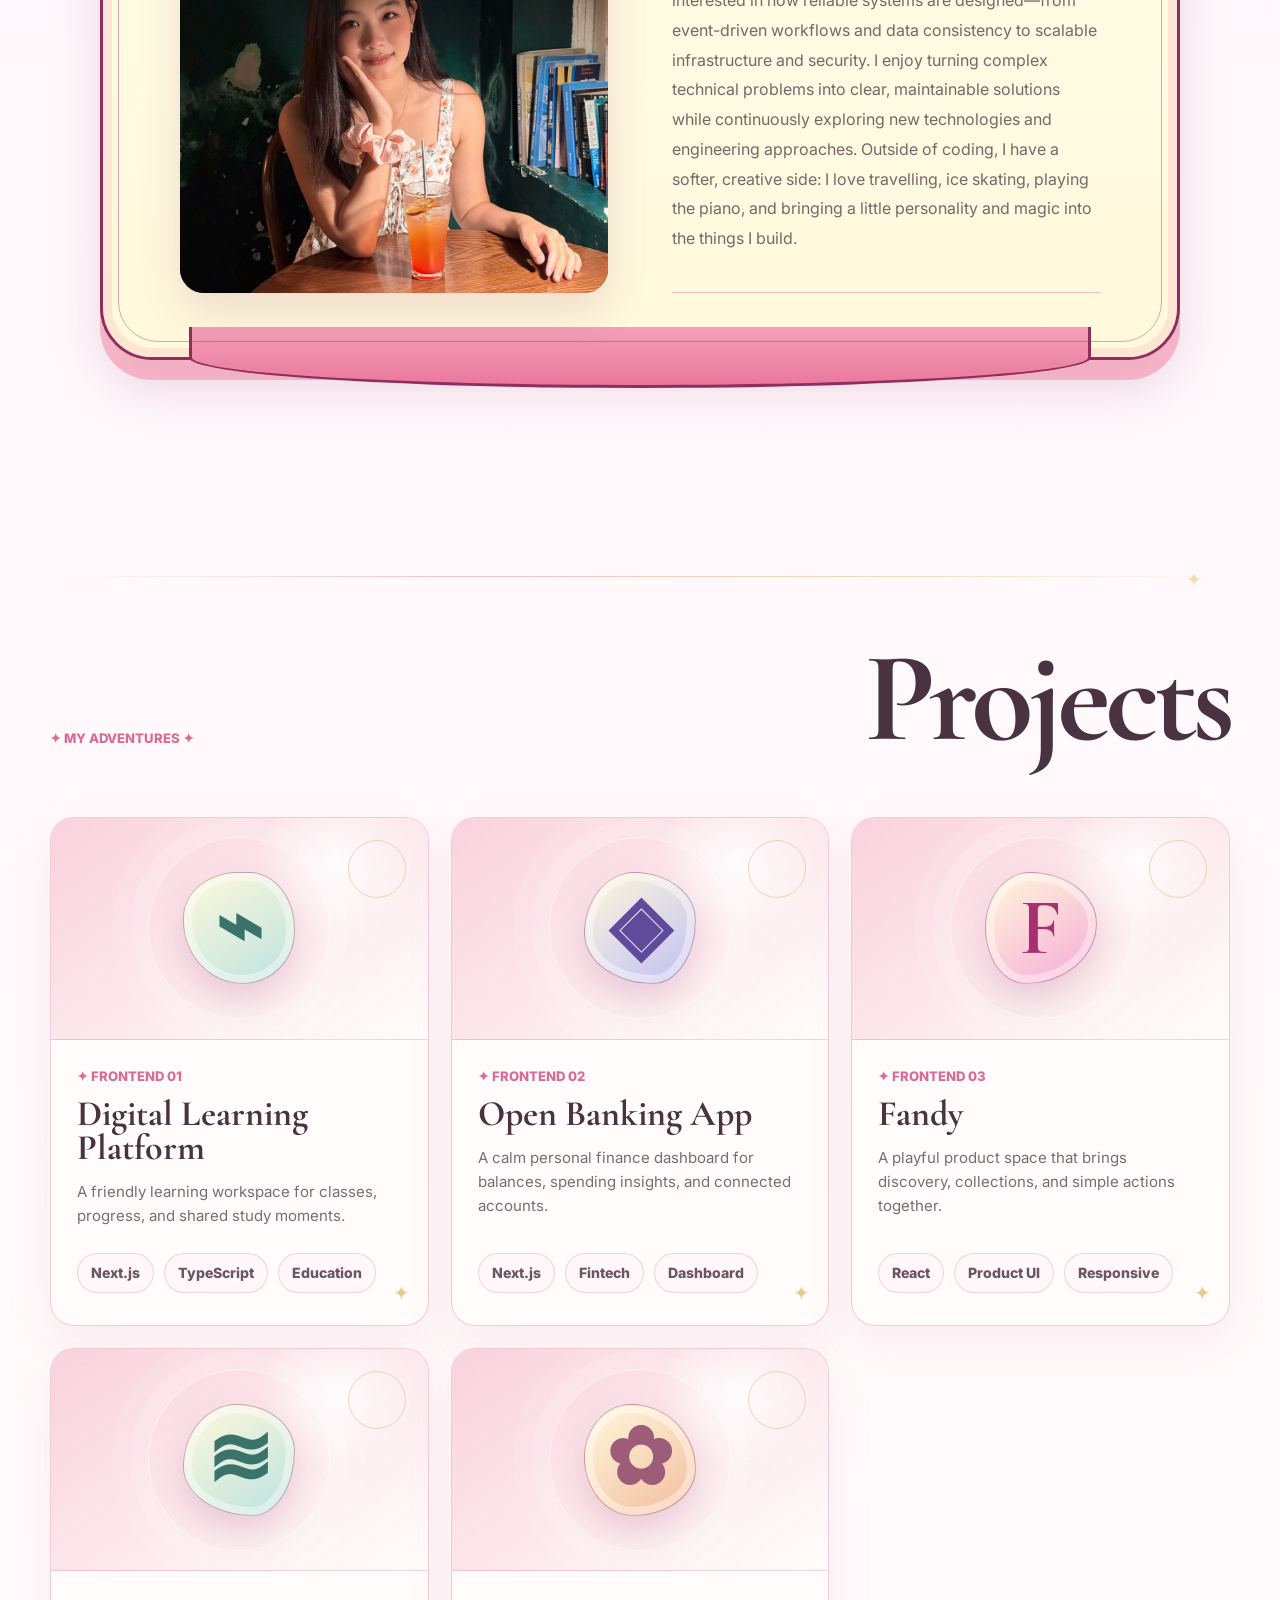
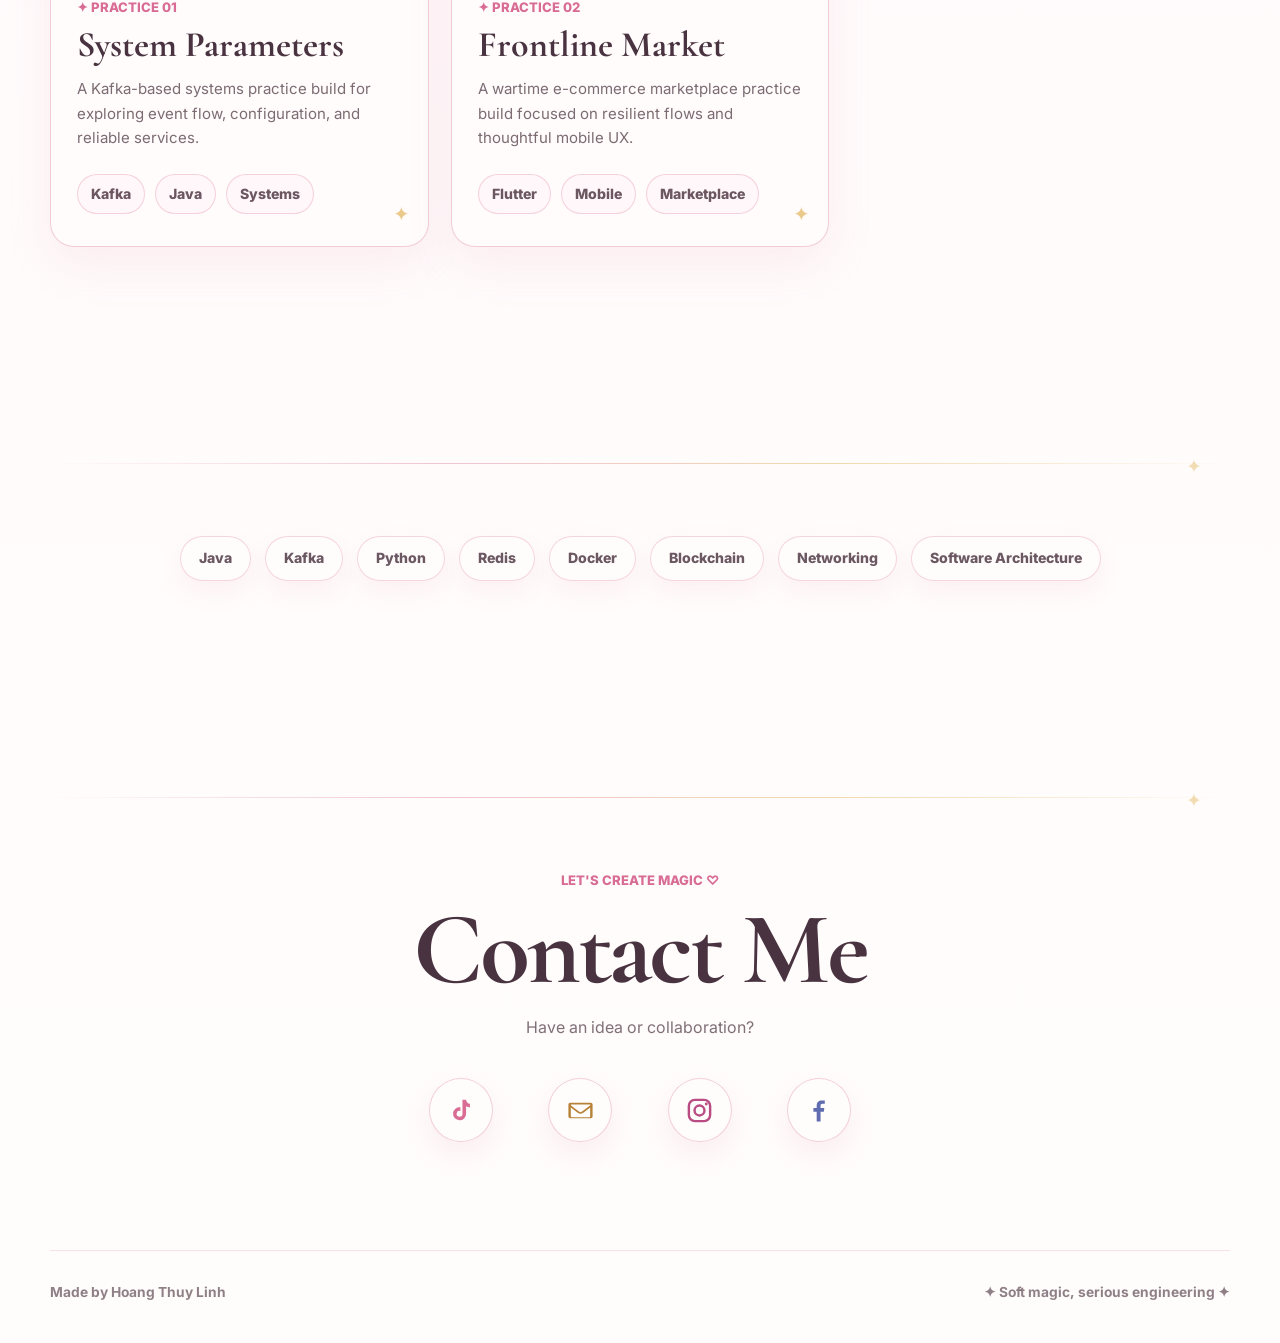
==== commit 5a6d6904: "fix: abt me and link social" ====
--- a/index.html
+++ b/index.html
@@ -74,13 +74,9 @@
                 <div class="template-divider" aria-hidden="true"><span>♡</span></div>
 
                 <div class="about-body">
-                    <figure class="princess-frame">
-                        <div class="princess-photo">
-                            <img src="assets/images/profile-portrait.jpg" alt="Hoang Thuy Linh smiling at a cafe" loading="lazy">
-                        </div>
-                        <img class="princess-frame-art" src="assets/images/princess-frame.png" alt="" aria-hidden="true">
-                        <figcaption>♡ a little magic, just for you ♡</figcaption>
-                    </figure>
+                    <div class="about-media">
+                        <img src="assets/images/profile-portrait.jpg" alt="Hoang Thuy Linh smiling at a cafe" loading="lazy">
+                    </div>
 
                     <div class="about-copy">
                         <p>
@@ -109,9 +105,9 @@
             <div class="project-group">
                 <div class="portfolio-project-grid">
                     <article class="portfolio-project-card">
-                        <button class="project-icon-button" type="button" data-demo-id="lophocso" aria-label="Open the Lớp học số interface preview">
+                        <a class="project-icon-button project-icon-link" href="" target="_blank" rel="noopener noreferrer" aria-label="Open the Lớp học số project">
                             <span class="project-icon project-icon-school" aria-hidden="true">⌁</span>
-                        </button>
+                        </a>
                         <div class="portfolio-project-copy">
                             <p class="project-number">✦ Frontend 01</p>
                             <h3>Digital Learning Platform</h3>
@@ -125,9 +121,9 @@
                     </article>
 
                     <article class="portfolio-project-card">
-                        <button class="project-icon-button" type="button" data-demo-id="open-banking" aria-label="Open the Open Banking App interface preview">
+                        <a class="project-icon-button project-icon-link" href="" target="_blank" rel="noopener noreferrer" aria-label="Open the Open Banking App project">
                             <span class="project-icon project-icon-bank" aria-hidden="true">◈</span>
-                        </button>
+                        </a>
                         <div class="portfolio-project-copy">
                             <p class="project-number">✦ Frontend 02</p>
                             <h3>Open Banking App</h3>
@@ -141,7 +137,7 @@
                     </article>
 
                     <article class="portfolio-project-card">
-                        <button class="project-icon-button" type="button" data-demo-id="fandy" aria-label="Open the Fandy interface preview">
+                        <button class="project-icon-button" type="button" data-project-bubble="fandy" aria-haspopup="dialog" aria-label="Open the Fandy project notes">
                             <span class="project-icon project-icon-fandy" aria-hidden="true">F</span>
                         </button>
                         <div class="portfolio-project-copy">
@@ -155,13 +151,11 @@
                             </div>
                         </div>
                     </article>
-                </div>
-            </div>
-
-            <div class="project-group project-group-practice">
-                <div class="portfolio-project-grid portfolio-project-grid-practice">
-                    <article class="portfolio-project-card practice-card">
-                        <div class="practice-card-mark practice-card-mark-kafka" aria-hidden="true">≋</div>
+
+                    <article class="portfolio-project-card">
+                        <button class="project-icon-button" type="button" data-project-bubble="system-parameters" aria-haspopup="dialog" aria-label="Open the System Parameters project notes">
+                            <span class="project-icon project-icon-system" aria-hidden="true">≋</span>
+                        </button>
                         <div class="portfolio-project-copy">
                             <p class="project-number">✦ Practice 01</p>
                             <h3>System Parameters</h3>
@@ -171,14 +165,13 @@
                                 <span>Java</span>
                                 <span>Systems</span>
                             </div>
-                            <a class="detail-btn" href="projects/project-detail.html?project=system-parameters" target="_blank" rel="noopener noreferrer">
-                                View detail <span aria-hidden="true">↗</span>
-                            </a>
-                        </div>
-                    </article>
-
-                    <article class="portfolio-project-card practice-card">
-                        <div class="practice-card-mark practice-card-mark-market" aria-hidden="true">✿</div>
+                        </div>
+                    </article>
+
+                    <article class="portfolio-project-card">
+                        <button class="project-icon-button" type="button" data-project-bubble="frontline-market" aria-haspopup="dialog" aria-label="Open the Frontline Market project notes">
+                            <span class="project-icon project-icon-market" aria-hidden="true">✿</span>
+                        </button>
                         <div class="portfolio-project-copy">
                             <p class="project-number">✦ Practice 02</p>
                             <h3>Frontline Market</h3>
@@ -188,9 +181,6 @@
                                 <span>Mobile</span>
                                 <span>Marketplace</span>
                             </div>
-                            <a class="detail-btn" href="projects/project-detail.html?project=frontline-market" target="_blank" rel="noopener noreferrer">
-                                View detail <span aria-hidden="true">↗</span>
-                            </a>
                         </div>
                     </article>
                 </div>
@@ -213,27 +203,27 @@
         <section id="contact" class="chapter contact-section reveal-section">
             <p class="chapter-kicker">Let's Create Magic ♡</p>
             <h2 class="contact-title">Contact Me</h2>
-            <p class="contact-copy">Have an idea or collaboration? Find me in one of these little corners of the internet.</p>
+            <p class="contact-copy">Have an idea or collaboration?</p>
 
             <div class="contact-social-links" aria-label="Social media and contact links">
-                <a class="contact-social-link contact-social-link-tiktok" href="" aria-label="TikTok" title="TikTok">
+                <a class="contact-social-link contact-social-link-tiktok" href="https://www.tiktok.com/@linhmeme166" aria-label="TikTok" title="TikTok">
                     <svg viewBox="0 0 24 24" aria-hidden="true" focusable="false">
                         <path d="M15.8 3c.2 1.8 1.2 3.1 3.2 3.5v3a8 8 0 0 1-3.2-1v6.1a5.4 5.4 0 1 1-4.7-5.3v3.1a2.4 2.4 0 1 0 1.7 2.2V3h3Z" fill="currentColor"/>
                     </svg>
                 </a>
-                <a class="contact-social-link contact-social-link-email" href="" aria-label="Email" title="Email">
+                <a class="contact-social-link contact-social-link-email" href="mailto:linh166105thcs@gmail.com" aria-label="Email" title="Email">
                     <svg viewBox="0 0 24 24" aria-hidden="true" focusable="false">
                         <path d="M3.5 5.5h17A1.5 1.5 0 0 1 22 7v10a1.5 1.5 0 0 1-1.5 1.5h-17A1.5 1.5 0 0 1 2 17V7a1.5 1.5 0 0 1 1.5-1.5Zm.4 2.2 7.1 5.3a1.7 1.7 0 0 0 2 0l7.1-5.3V7h-16v.7Zm16.2 1.8-5.8 4.3a3.8 3.8 0 0 1-4.6 0L4 9.5V17c0 .3.2.5.5.5h15c.3 0 .5-.2.5-.5V9.5Z" fill="currentColor"/>
                     </svg>
                 </a>
-                <a class="contact-social-link contact-social-link-instagram" href="" aria-label="Instagram" title="Instagram">
+                <a class="contact-social-link contact-social-link-instagram" href="https://www.instagram.com/_linhmeme_/" aria-label="Instagram" title="Instagram">
                     <svg viewBox="0 0 24 24" aria-hidden="true" focusable="false">
                         <rect x="3.2" y="3.2" width="17.6" height="17.6" rx="5" fill="none" stroke="currentColor" stroke-width="2"/>
                         <circle cx="12" cy="12" r="4.1" fill="none" stroke="currentColor" stroke-width="2"/>
                         <circle cx="17.6" cy="6.6" r="1.2" fill="currentColor"/>
                     </svg>
                 </a>
-                <a class="contact-social-link contact-social-link-facebook" href="" aria-label="Facebook" title="Facebook">
+                <a class="contact-social-link contact-social-link-facebook" href="https://www.facebook.com/thuy.linh.hoang.242194/" aria-label="Facebook" title="Facebook">
                     <svg viewBox="0 0 24 24" aria-hidden="true" focusable="false">
                         <path d="M13.7 21v-8h2.7l.4-3h-3.1V8.1c0-.9.3-1.6 1.7-1.6h1.8V3.8c-.3 0-1.3-.1-2.5-.1-2.5 0-4.2 1.5-4.2 4.3V10H7.8v3h2.7v8h3.2Z" fill="currentColor"/>
                     </svg>
@@ -242,19 +232,50 @@
         </section>
     </main>
 
-    <div class="demo-modal" id="project-demo-modal" hidden>
-        <div class="demo-modal-backdrop" data-demo-close></div>
-        <section class="demo-modal-dialog" role="dialog" aria-modal="true" aria-labelledby="demo-modal-title" aria-describedby="demo-modal-description">
-            <header class="demo-modal-header">
+    <div class="project-bubble" id="project-detail-bubble" hidden aria-hidden="true">
+        <div class="project-bubble-backdrop" data-project-close></div>
+        <section class="project-bubble-dialog" role="dialog" aria-modal="true" aria-labelledby="project-bubble-title" aria-describedby="project-bubble-description">
+            <header class="project-bubble-header">
                 <div>
-                    <p class="demo-modal-kicker">Interactive frontend preview</p>
-                    <h2 id="demo-modal-title">Project interface</h2>
-                    <p id="demo-modal-description">Explore the project interface in this preview window.</p>
-                </div>
-                <button class="demo-modal-close" type="button" data-demo-close aria-label="Close project preview">×</button>
+                    <p class="project-bubble-kicker">Project workspace</p>
+                    <h2 id="project-bubble-title">Project notes</h2>
+                    <p id="project-bubble-description">Add your project notes here.</p>
+                </div>
+                <button class="project-bubble-close" type="button" data-project-close aria-label="Close project notes">×</button>
             </header>
-            <div class="demo-modal-frame-wrap">
-                <iframe id="project-demo-frame" title="Project interface preview" loading="eager"></iframe>
+
+            <div class="project-bubble-layout">
+                <div class="project-bubble-tabs" role="tablist" aria-label="Project note sections">
+                    <button class="project-bubble-tab is-active" type="button" role="tab" aria-selected="true" aria-controls="project-overview-panel" id="project-overview-tab" data-project-tab="overview">
+                        Overview
+                    </button>
+                    <button class="project-bubble-tab" type="button" role="tab" aria-selected="false" aria-controls="project-detail-panel" id="project-detail-tab" data-project-tab="detail" tabindex="-1">
+                        Detail
+                    </button>
+                </div>
+
+                <div class="project-bubble-panels">
+                    <section class="project-bubble-panel is-active" id="project-overview-panel" role="tabpanel" aria-labelledby="project-overview-tab" data-project-panel="overview">
+                        <div class="project-note-block">
+                            <p class="project-note-label">Tech stack</p>
+                            <h3>Technologies & tools</h3>
+                            <p class="project-placeholder" data-project-slot="techstack">Add the technologies used in this project here.</p>
+                        </div>
+                        <div class="project-note-block">
+                            <p class="project-note-label">Outcomes</p>
+                            <h3>Achievements</h3>
+                            <p class="project-placeholder" data-project-slot="outcomes">Add the key results and achievements here.</p>
+                        </div>
+                    </section>
+
+                    <section class="project-bubble-panel" id="project-detail-panel" role="tabpanel" aria-labelledby="project-detail-tab" data-project-panel="detail" hidden>
+                        <div class="project-note-block project-note-block-detail">
+                            <p class="project-note-label">README space</p>
+                            <h3>Project detail</h3>
+                            <p class="project-placeholder" data-project-slot="detail">Add the README-style project description, architecture notes, and usage details here.</p>
+                        </div>
+                    </section>
+                </div>
             </div>
         </section>
     </div>
--- a/style.css
+++ b/style.css
@@ -541,66 +541,29 @@
     display: grid;
     grid-template-columns: repeat(2, minmax(0, 1fr));
     gap: clamp(32px, 5vw, 72px);
-    align-items: center;
+    align-items: stretch;
     margin-top: 38px;
 }
 
-.princess-frame {
+.about-media {
     position: relative;
-    width: min(300px, 100%);
-    aspect-ratio: 5 / 8;
-    margin: 0 auto;
-    filter: drop-shadow(0 18px 18px rgba(143, 45, 92, 0.18));
-}
-
-.about-body > .princess-frame {
-    justify-self: center;
-    align-self: center;
-}
-
-.princess-photo {
-    position: absolute;
-    display: grid;
-    top: 14.75%;
-    left: 14%;
-    width: 72%;
-    height: 70.5%;
-    place-items: center;
+    min-width: 0;
+    min-height: 0;
     overflow: hidden;
-    border-radius: 5% 5% 7% 7%;
+    border-radius: 24px;
     background: #263f3a;
-    box-shadow: inset 0 0 0 3px rgba(255, 247, 208, 0.48);
-}
-
-.princess-photo img {
+    box-shadow: 0 18px 42px rgba(143, 45, 92, 0.14);
+}
+
+.about-media img {
     display: block;
+    position: absolute;
+    inset: 0;
     width: 100%;
     height: 100%;
     object-fit: cover;
     object-position: center center;
     filter: saturate(1.04) contrast(1.02);
-}
-
-.princess-frame-art {
-    position: absolute;
-    inset: 0;
-    z-index: 1;
-    display: block;
-    width: 100%;
-    height: 100%;
-    pointer-events: none;
-}
-
-.princess-frame figcaption {
-    position: absolute;
-    right: 0;
-    bottom: -28px;
-    left: 0;
-    color: rgba(143, 45, 92, 0.84);
-    font-family: "Cormorant Garamond", Georgia, serif;
-    font-size: 1.08rem;
-    font-weight: 700;
-    text-align: center;
 }
 
 .about-copy {
@@ -780,10 +743,6 @@
     gap: 22px;
 }
 
-.portfolio-project-grid-practice {
-    grid-template-columns: repeat(2, minmax(0, 1fr));
-}
-
 .portfolio-project-card {
     position: relative;
     display: flex;
@@ -864,8 +823,8 @@
 }
 
 .project-icon-button:focus-visible,
-.detail-btn:focus-visible,
-.demo-modal-close:focus-visible {
+.project-bubble-close:focus-visible,
+.project-bubble-tab:focus-visible {
     outline: 3px solid rgba(143, 45, 92, 0.42);
     outline-offset: 4px;
 }
@@ -907,6 +866,18 @@
     color: #a92f73;
 }
 
+.project-icon-system {
+    border-radius: 48% 52% 38% 62% / 56% 42% 58% 44%;
+    background: linear-gradient(145deg, #fff9dc, #c4e5df 88%);
+    color: #39736c;
+}
+
+.project-icon-market {
+    border-radius: 42% 58% 56% 44% / 48% 58% 42% 52%;
+    background: linear-gradient(145deg, #fff9dc, #f4c3a5 88%);
+    color: #9d5d78;
+}
+
 .project-icon-button:hover .project-icon,
 .project-icon-button:focus-visible .project-icon {
     transform: rotate(-5deg) scale(1.06);
@@ -950,60 +921,7 @@
     padding-top: 24px;
 }
 
-.practice-card {
-    display: grid;
-    grid-template-columns: 116px minmax(0, 1fr);
-    min-height: 350px;
-    gap: 4px;
-    padding: 24px 22px 24px 24px;
-}
-
-.practice-card .portfolio-project-copy {
-    padding: 4px 12px 10px 10px;
-}
-
-.practice-card-mark {
-    display: grid;
-    width: 94px;
-    height: 94px;
-    place-items: center;
-    border: 1px solid rgba(232, 194, 122, 0.66);
-    border-radius: 50%;
-    background: rgba(255, 244, 248, 0.76);
-    color: var(--pink-deep);
-    font-family: "Cormorant Garamond", Georgia, serif;
-    font-size: 3.6rem;
-    line-height: 1;
-    box-shadow: 0 12px 24px rgba(217, 108, 149, 0.12);
-}
-
-.practice-card-mark-market {
-    color: #9d5d78;
-    background: rgba(255, 249, 220, 0.86);
-}
-
-.practice-card .tags {
-    margin-top: 22px;
-    padding-top: 0;
-}
-
-.detail-btn {
-    display: inline-flex;
-    align-items: center;
-    align-self: flex-start;
-    gap: 8px;
-    margin-top: auto;
-    padding-top: 22px;
-    color: var(--pink-deep);
-    font-size: 0.92rem;
-    font-weight: 900;
-}
-
-.detail-btn:hover {
-    color: var(--ink);
-}
-
-.demo-modal {
+.project-bubble {
     position: fixed;
     inset: 0;
     z-index: 60;
@@ -1012,23 +930,23 @@
     padding: 24px;
 }
 
-.demo-modal[hidden] {
+.project-bubble[hidden] {
     display: none;
 }
 
-.demo-modal-backdrop {
+.project-bubble-backdrop {
     position: absolute;
     inset: 0;
     background: rgba(74, 51, 64, 0.48);
     backdrop-filter: blur(8px);
 }
 
-.demo-modal-dialog {
+.project-bubble-dialog {
     position: relative;
     z-index: 1;
     display: flex;
-    width: min(1120px, 100%);
-    max-height: min(90vh, 900px);
+    width: min(980px, 100%);
+    max-height: min(86vh, 760px);
     flex-direction: column;
     overflow: hidden;
     border: 1px solid rgba(232, 194, 122, 0.68);
@@ -1038,7 +956,7 @@
     animation: detail-open 260ms ease both;
 }
 
-.demo-modal-header {
+.project-bubble-header {
     display: flex;
     align-items: flex-start;
     justify-content: space-between;
@@ -1047,7 +965,8 @@
     background: linear-gradient(135deg, rgba(244, 167, 192, 0.28), rgba(255, 253, 251, 0.7));
 }
 
-.demo-modal-kicker {
+.project-bubble-kicker,
+.project-note-label {
     color: var(--pink-deep);
     font-size: 0.76rem;
     font-weight: 900;
@@ -1055,7 +974,7 @@
     text-transform: uppercase;
 }
 
-.demo-modal-header h2 {
+.project-bubble-header h2 {
     margin-top: 4px;
     color: var(--ink);
     font-family: "Cormorant Garamond", Georgia, serif;
@@ -1063,13 +982,14 @@
     line-height: 0.95;
 }
 
-.demo-modal-header p:last-child {
-    margin-top: 6px;
+.project-bubble-header p:last-child {
+    max-width: 620px;
+    margin-top: 8px;
     color: rgba(74, 51, 64, 0.7);
-    font-size: 0.9rem;
-}
-
-.demo-modal-close {
+    font-size: 0.92rem;
+}
+
+.project-bubble-close {
     display: grid;
     width: 42px;
     height: 42px;
@@ -1084,22 +1004,83 @@
     line-height: 1;
 }
 
-.demo-modal-frame-wrap {
+.project-bubble-layout {
+    display: grid;
     min-height: 0;
-    padding: 0 14px 14px;
-}
-
-#project-demo-frame {
-    display: block;
-    width: 100%;
-    height: min(68vh, 690px);
-    min-height: 420px;
-    border: 1px solid rgba(217, 108, 149, 0.2);
-    border-radius: 18px;
-    background: #fff;
-}
-
-body.demo-open {
+    grid-template-columns: minmax(150px, 190px) minmax(0, 1fr);
+    flex: 1;
+}
+
+.project-bubble-tabs {
+    display: flex;
+    flex-direction: column;
+    gap: 10px;
+    padding: 24px 16px;
+    border-right: 1px solid rgba(217, 108, 149, 0.2);
+    background: rgba(244, 167, 192, 0.13);
+}
+
+.project-bubble-tab {
+    padding: 14px 16px;
+    border: 1px solid transparent;
+    border-radius: 14px;
+    background: transparent;
+    color: rgba(74, 51, 64, 0.64);
+    cursor: pointer;
+    font-size: 0.9rem;
+    font-weight: 800;
+    text-align: left;
+    transition: color 180ms ease, background 180ms ease, border-color 180ms ease, transform 180ms ease;
+}
+
+.project-bubble-tab:hover,
+.project-bubble-tab.is-active {
+    border-color: rgba(217, 108, 149, 0.3);
+    background: rgba(255, 253, 251, 0.84);
+    color: var(--pink-deep);
+    transform: translateX(3px);
+}
+
+.project-bubble-panels {
+    min-height: 0;
+    overflow: auto;
+    padding: 32px;
+    background: rgba(255, 253, 251, 0.7);
+}
+
+.project-bubble-panel[hidden] {
+    display: none;
+}
+
+.project-bubble-panel.is-active {
+    animation: detail-open 220ms ease both;
+}
+
+.project-note-block + .project-note-block {
+    margin-top: 28px;
+}
+
+.project-note-block h3 {
+    margin-top: 7px;
+    color: var(--ink);
+    font-family: "Cormorant Garamond", Georgia, serif;
+    font-size: clamp(1.8rem, 3vw, 2.7rem);
+    line-height: 0.98;
+}
+
+.project-placeholder {
+    min-height: 120px;
+    margin-top: 16px;
+    padding: 20px;
+    border: 1px dashed rgba(217, 108, 149, 0.45);
+    border-radius: 16px;
+    background: rgba(255, 244, 248, 0.55);
+    color: rgba(74, 51, 64, 0.6);
+    font-size: 0.96rem;
+    line-height: 1.7;
+}
+
+body.project-bubble-open {
     overflow: hidden;
 }
 
@@ -1265,7 +1246,7 @@
     margin-top: 14px;
     color: var(--ink);
     font-family: "Cormorant Garamond", Georgia, serif;
-    font-size: clamp(3.4rem, 8vw, 6.4rem);
+    font-size: clamp(1.7rem, 8vw, 6.4rem);
     line-height: 0.86;
     letter-spacing: -0.03em;
     text-align: center;
@@ -1512,13 +1493,16 @@
         gap: 14px;
     }
 
-    .portfolio-project-grid,
-    .portfolio-project-grid-practice {
+    .portfolio-project-grid {
         grid-template-columns: repeat(2, minmax(0, 1fr));
     }
 
     .about-body {
         gap: 52px;
+    }
+
+    .about-media {
+        min-height: clamp(360px, 58vw, 520px);
     }
 
     .skill-cloud {
@@ -1635,13 +1619,13 @@
         text-align: left;
     }
 
-    .portfolio-project-grid,
-    .portfolio-project-grid-practice {
+    .portfolio-project-grid {
         grid-template-columns: 1fr;
     }
 
-    .princess-frame {
-        width: min(270px, 82vw);
+    .about-media {
+        min-height: clamp(360px, 112vw, 520px);
+        border-radius: 18px;
     }
 
     .storybook-card {
@@ -1657,38 +1641,43 @@
         padding: 24px;
     }
 
-    .practice-card {
+    .project-bubble {
+        padding: 10px;
+    }
+
+    .project-bubble-dialog {
+        max-height: 90vh;
+        border-radius: 22px;
+    }
+
+    .project-bubble-header {
+        padding: 20px 18px 16px;
+    }
+
+    .project-bubble-layout {
         grid-template-columns: 1fr;
-        min-height: auto;
-        gap: 14px;
-    }
-
-    .practice-card-mark {
-        width: 76px;
-        height: 76px;
-        font-size: 2.8rem;
-    }
-
-    .practice-card .portfolio-project-copy {
-        padding: 0 4px 8px;
-    }
-
-    .demo-modal {
-        padding: 10px;
-    }
-
-    .demo-modal-header {
-        padding: 20px 18px 16px;
-    }
-
-    .demo-modal-frame-wrap {
-        padding: 0 8px 8px;
-    }
-
-    #project-demo-frame {
-        height: 68vh;
-        min-height: 360px;
-        border-radius: 14px;
+    }
+
+    .project-bubble-tabs {
+        flex-direction: row;
+        overflow-x: auto;
+        padding: 12px;
+        border-right: 0;
+        border-bottom: 1px solid rgba(217, 108, 149, 0.2);
+    }
+
+    .project-bubble-tab {
+        flex: 1 0 120px;
+        text-align: center;
+    }
+
+    .project-bubble-tab:hover,
+    .project-bubble-tab.is-active {
+        transform: translateY(-2px);
+    }
+
+    .project-bubble-panels {
+        padding: 24px 18px;
     }
 
     .project-page {
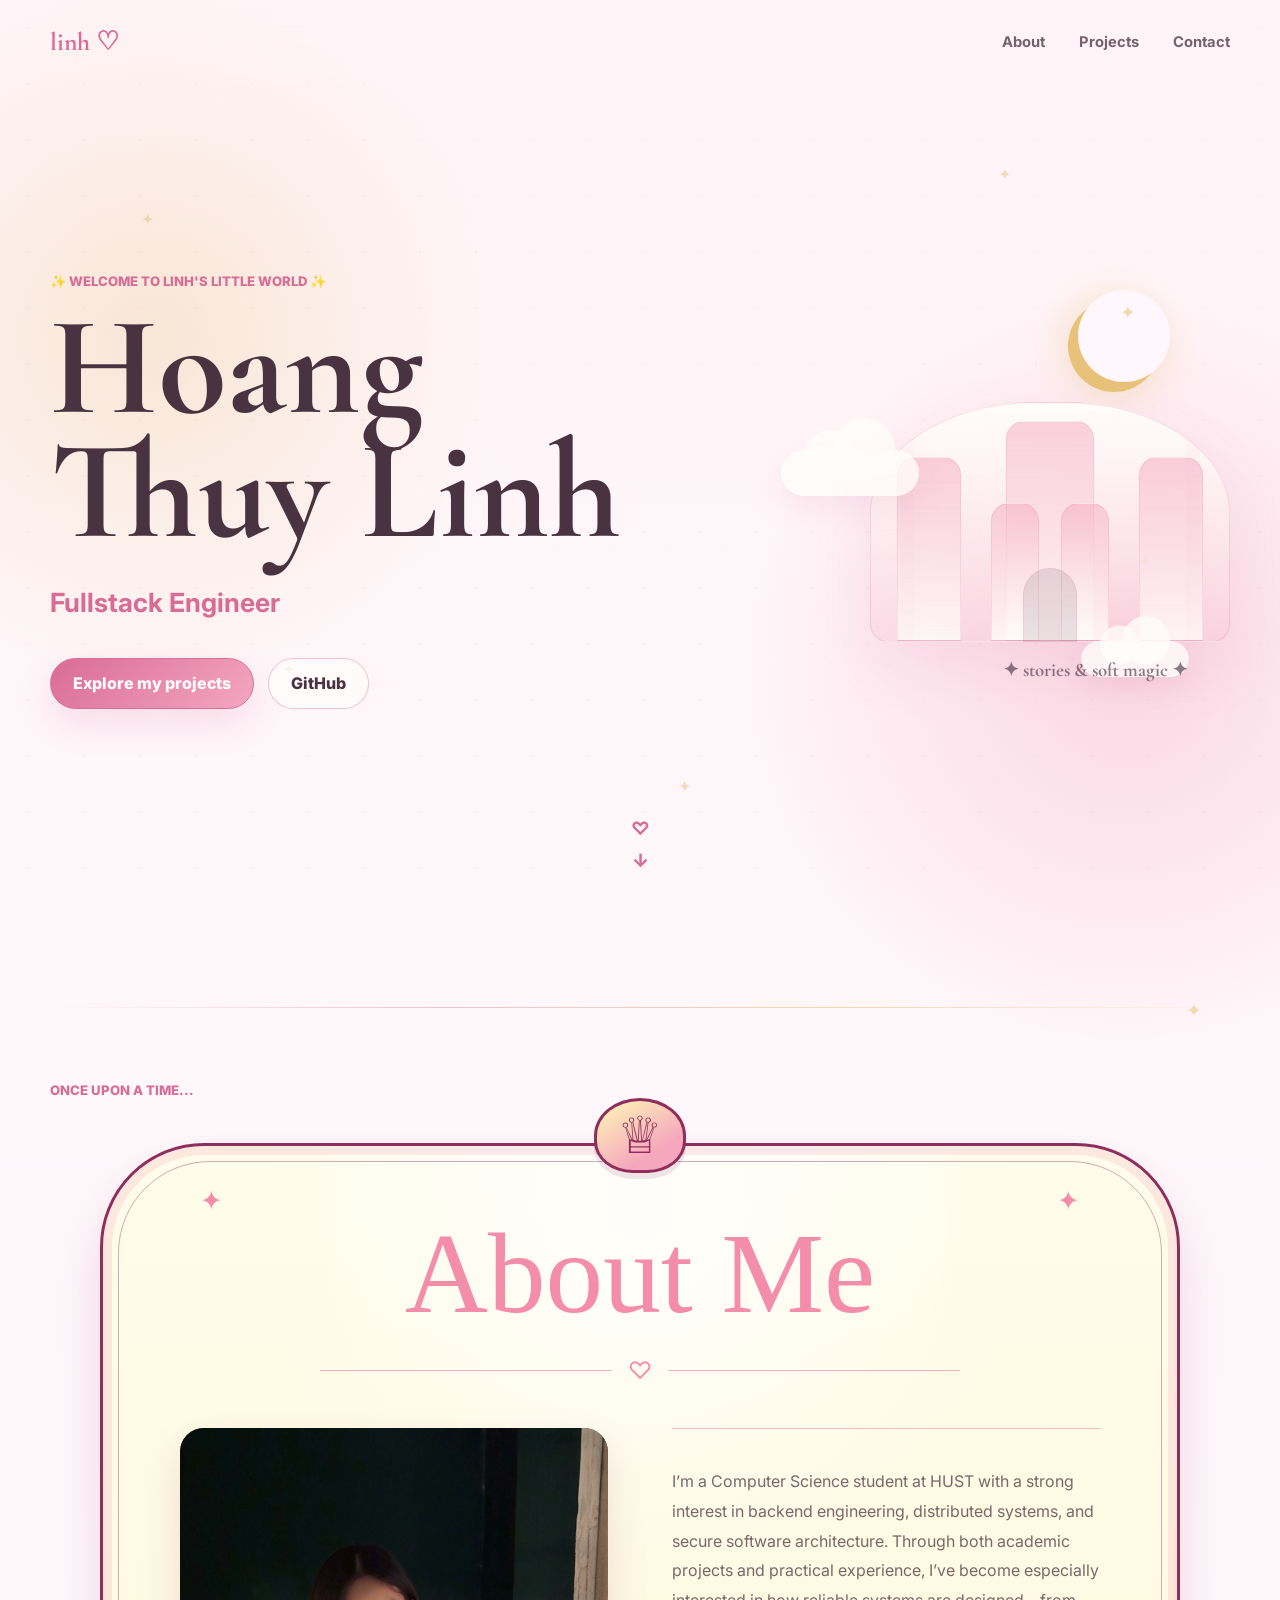
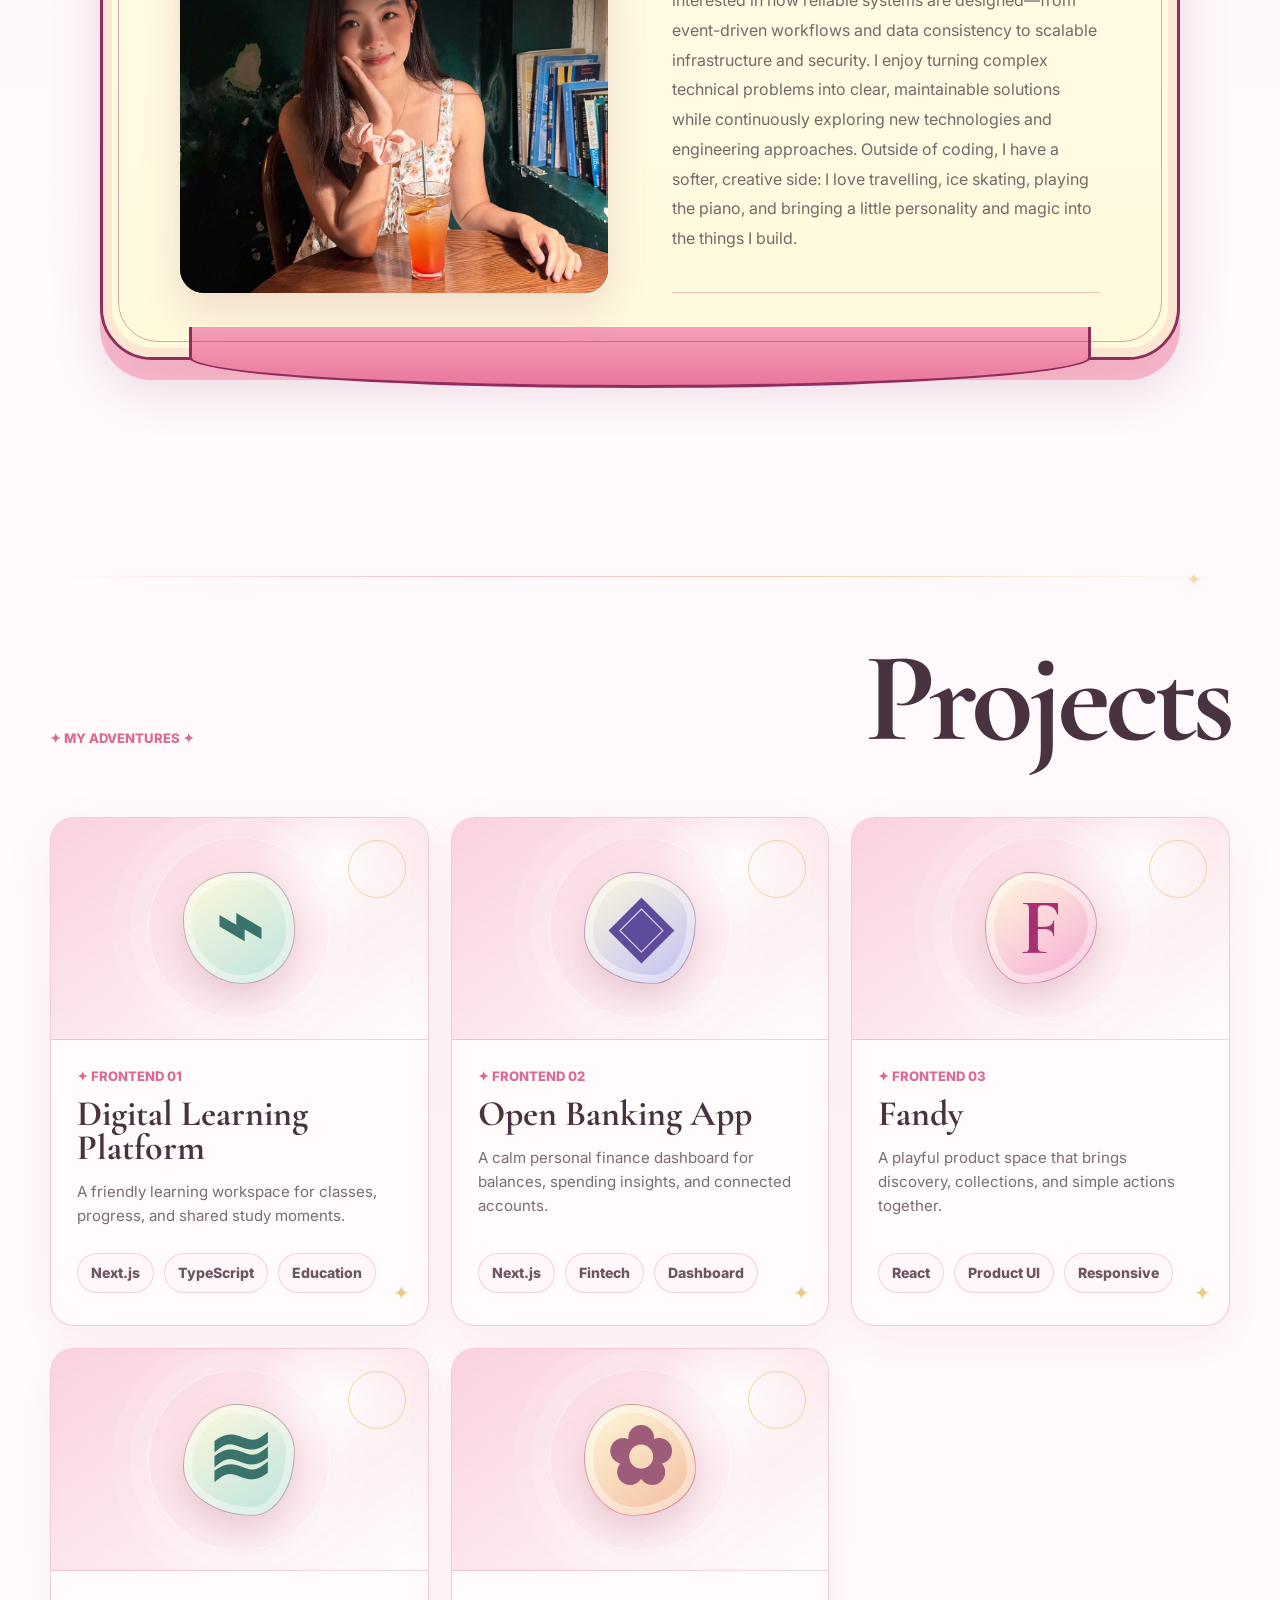
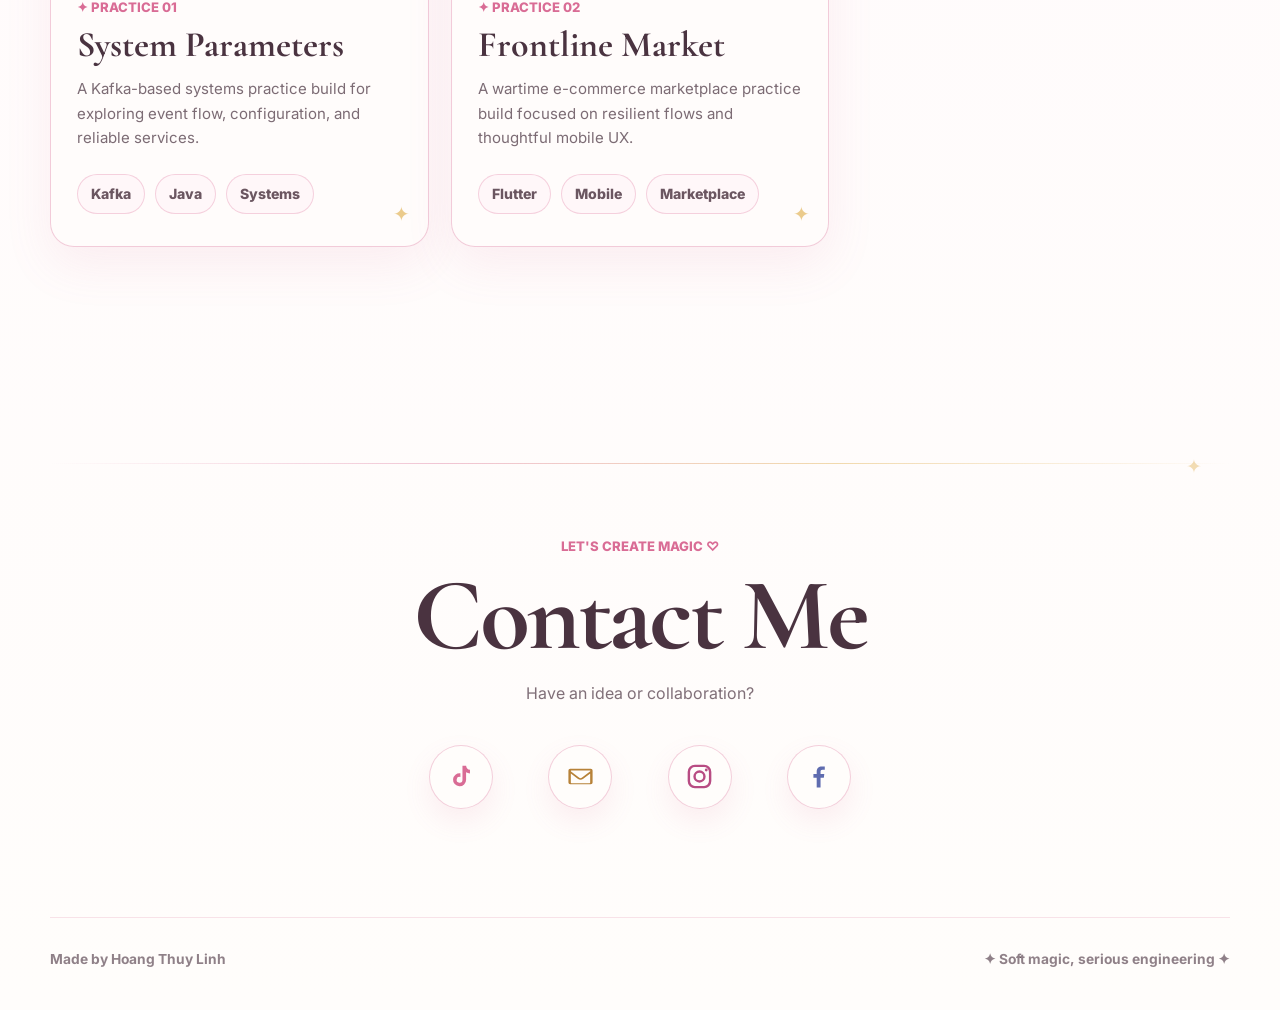
==== commit 4c03fb3f: "delete skill" ====
--- a/index.html
+++ b/index.html
@@ -25,7 +25,6 @@
         <div class="nav-links" aria-label="Primary navigation">
             <a href="#about">About</a>
             <a href="#projects">Projects</a>
-            <a href="#skills" class="optional-nav">Skills</a>
             <a href="#contact">Contact</a>
         </div>
     </nav>
@@ -187,19 +186,6 @@
             </div>
         </section>
 
-        <section id="skills" class="chapter skills-section reveal-section">
-            <div class="skill-cloud" aria-label="Skills">
-                <span>Java</span>
-                <span>Kafka</span>
-                <span>Python</span>
-                <span>Redis</span>
-                <span>Docker</span>
-                <span>Blockchain</span>
-                <span>Networking</span>
-                <span>Software Architecture</span>
-            </div>
-        </section>
-
         <section id="contact" class="chapter contact-section reveal-section">
             <p class="chapter-kicker">Let's Create Magic ♡</p>
             <h2 class="contact-title">Contact Me</h2>
